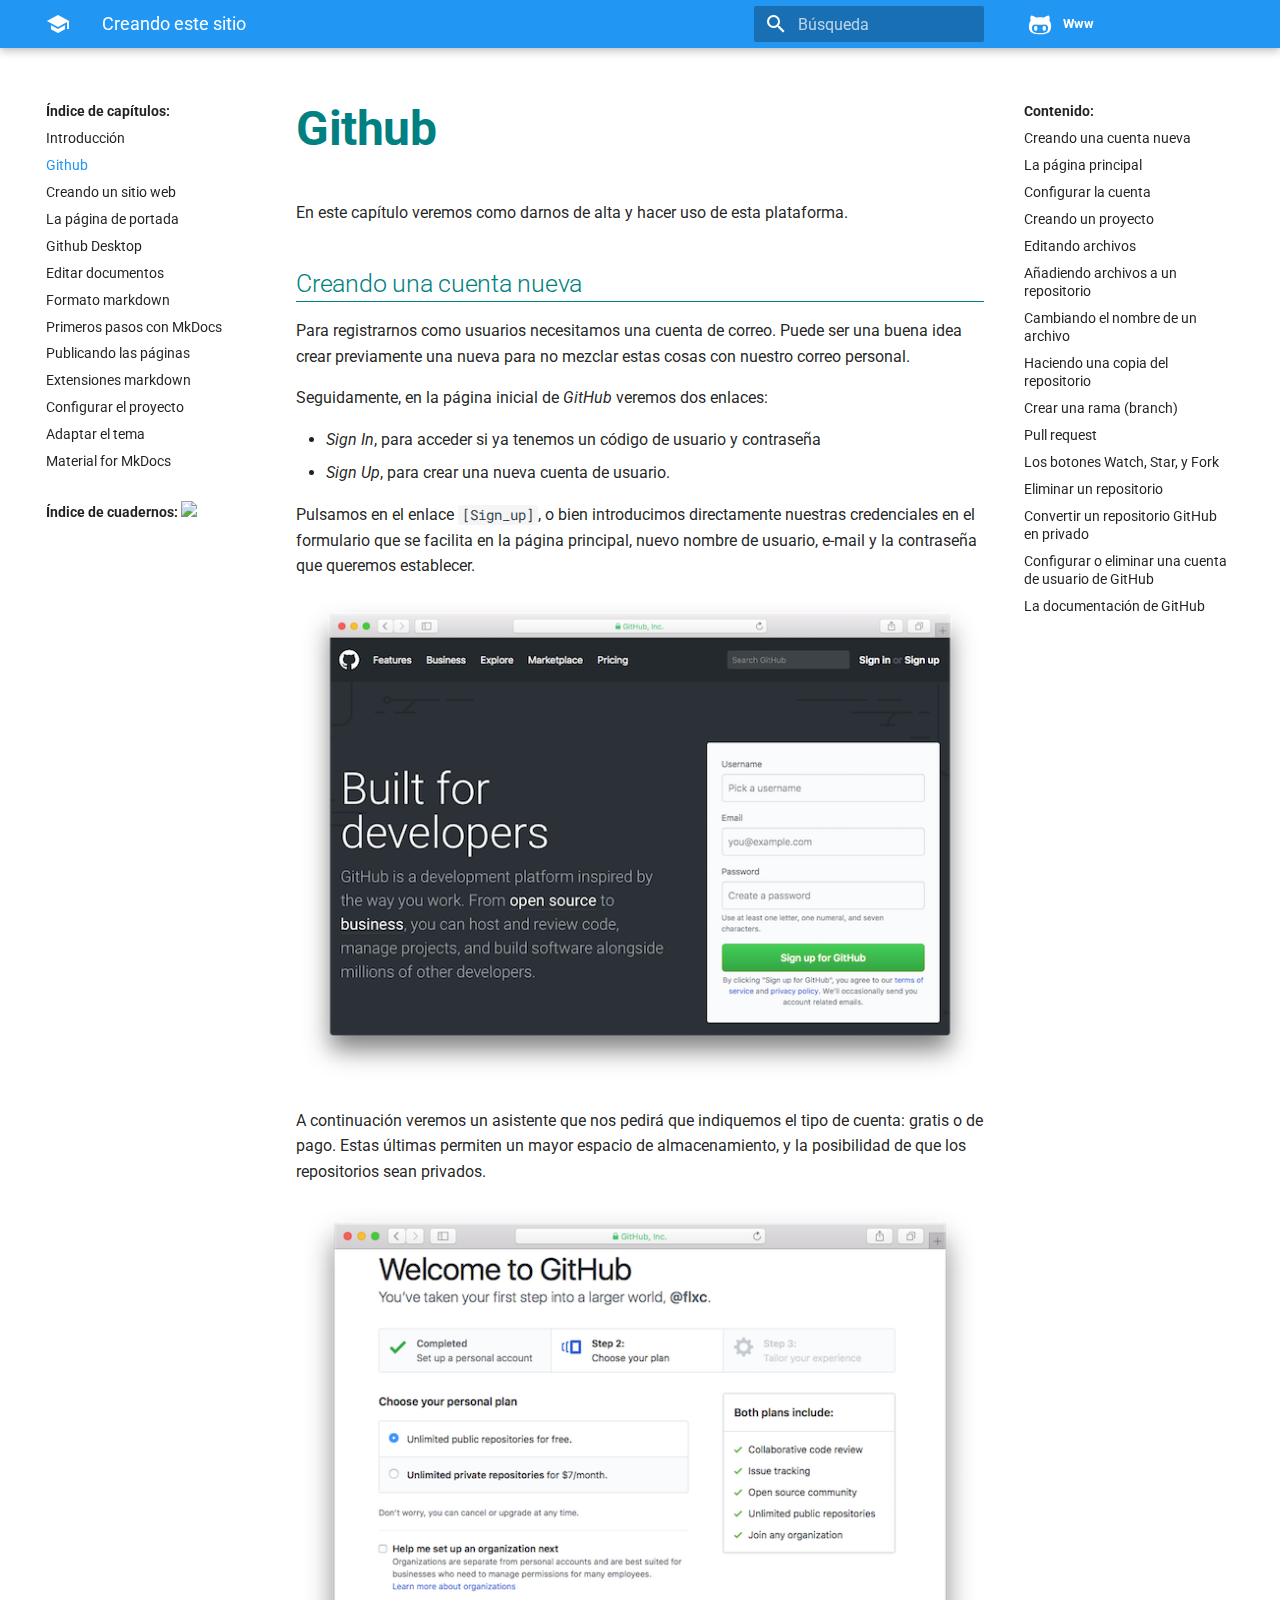
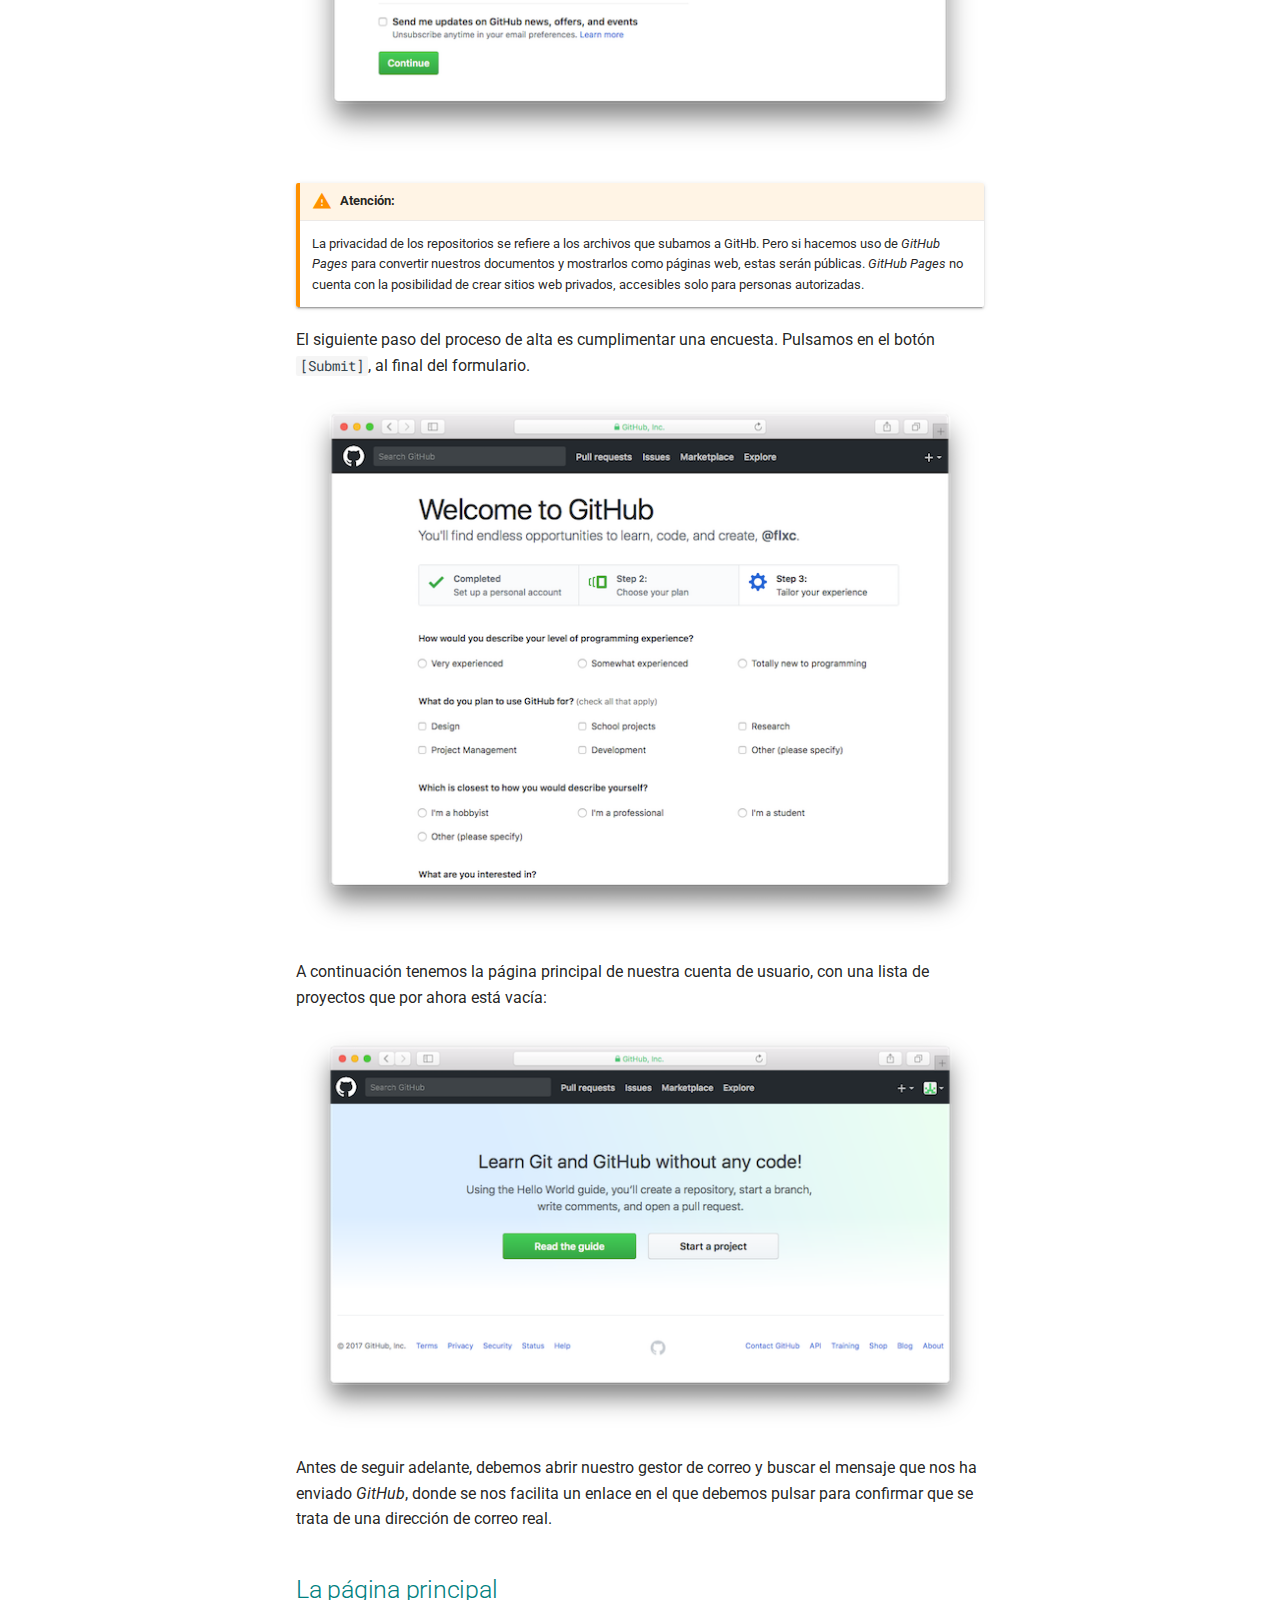
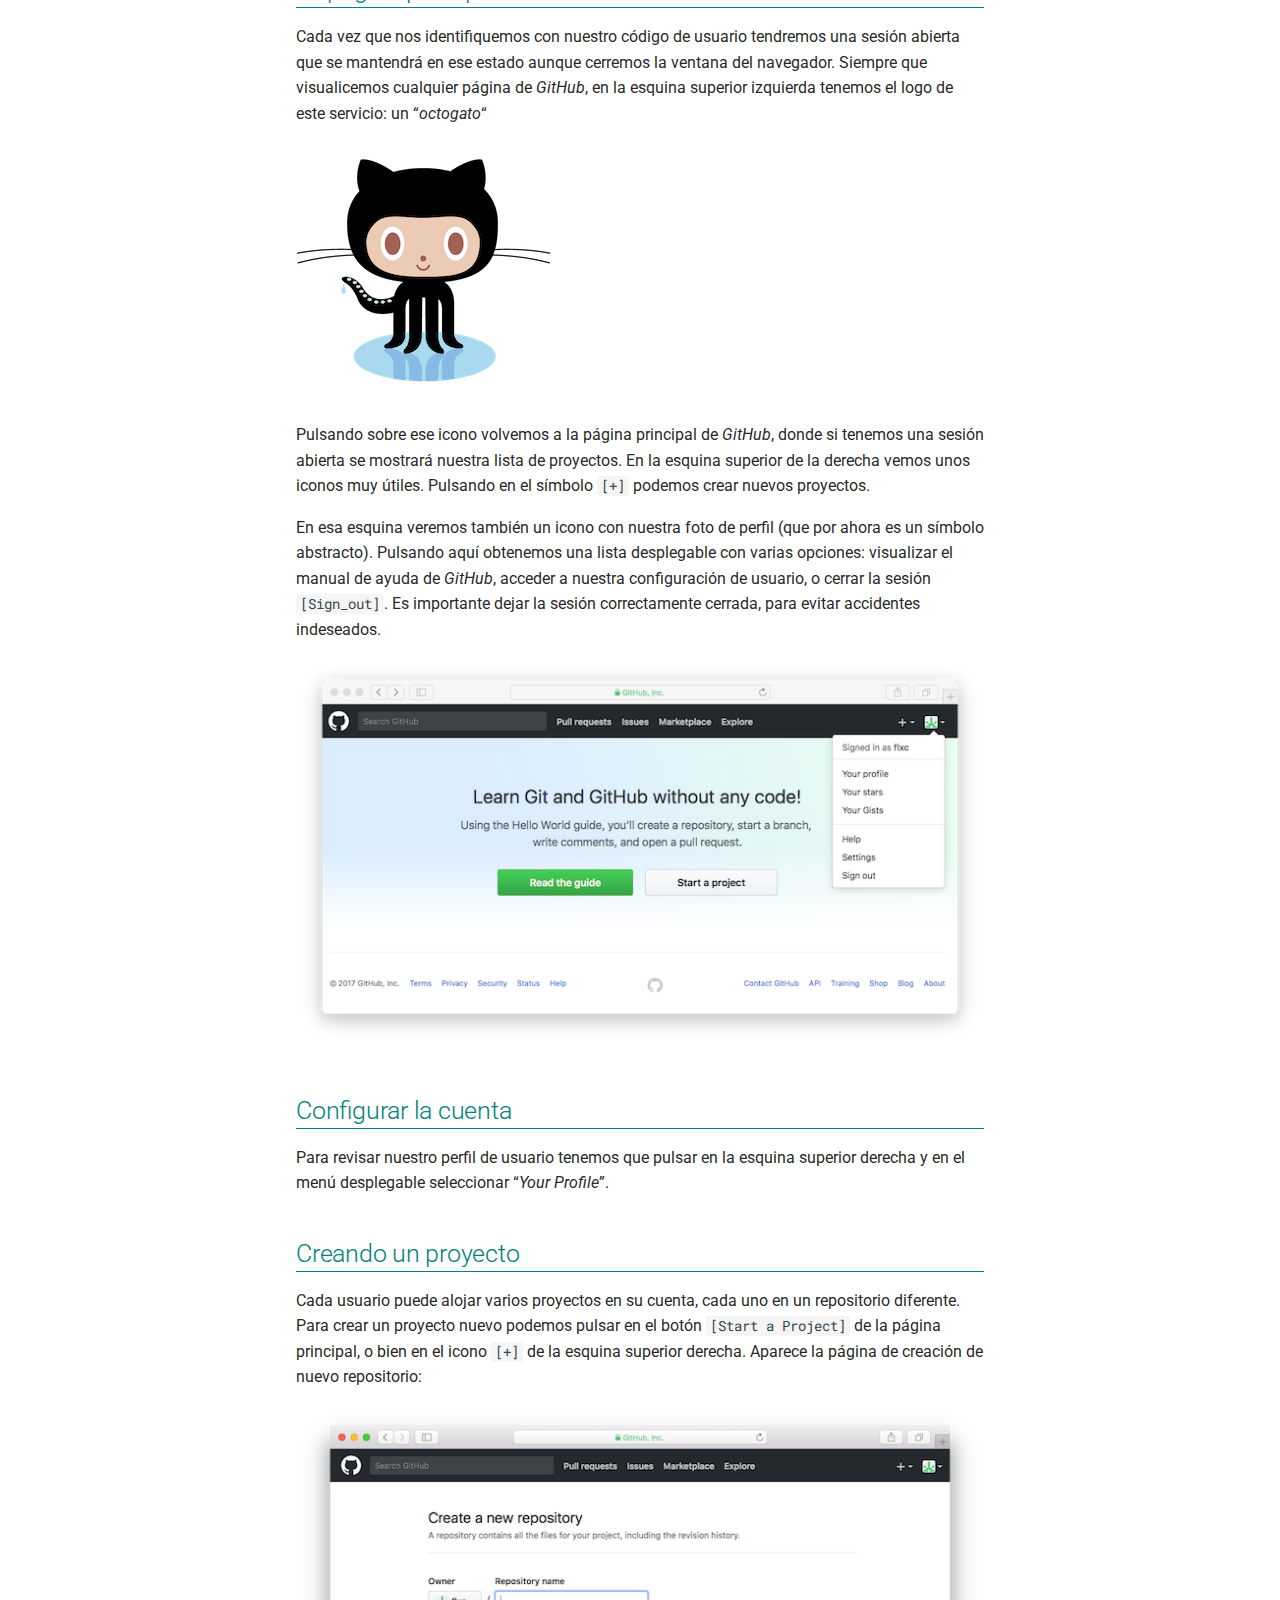
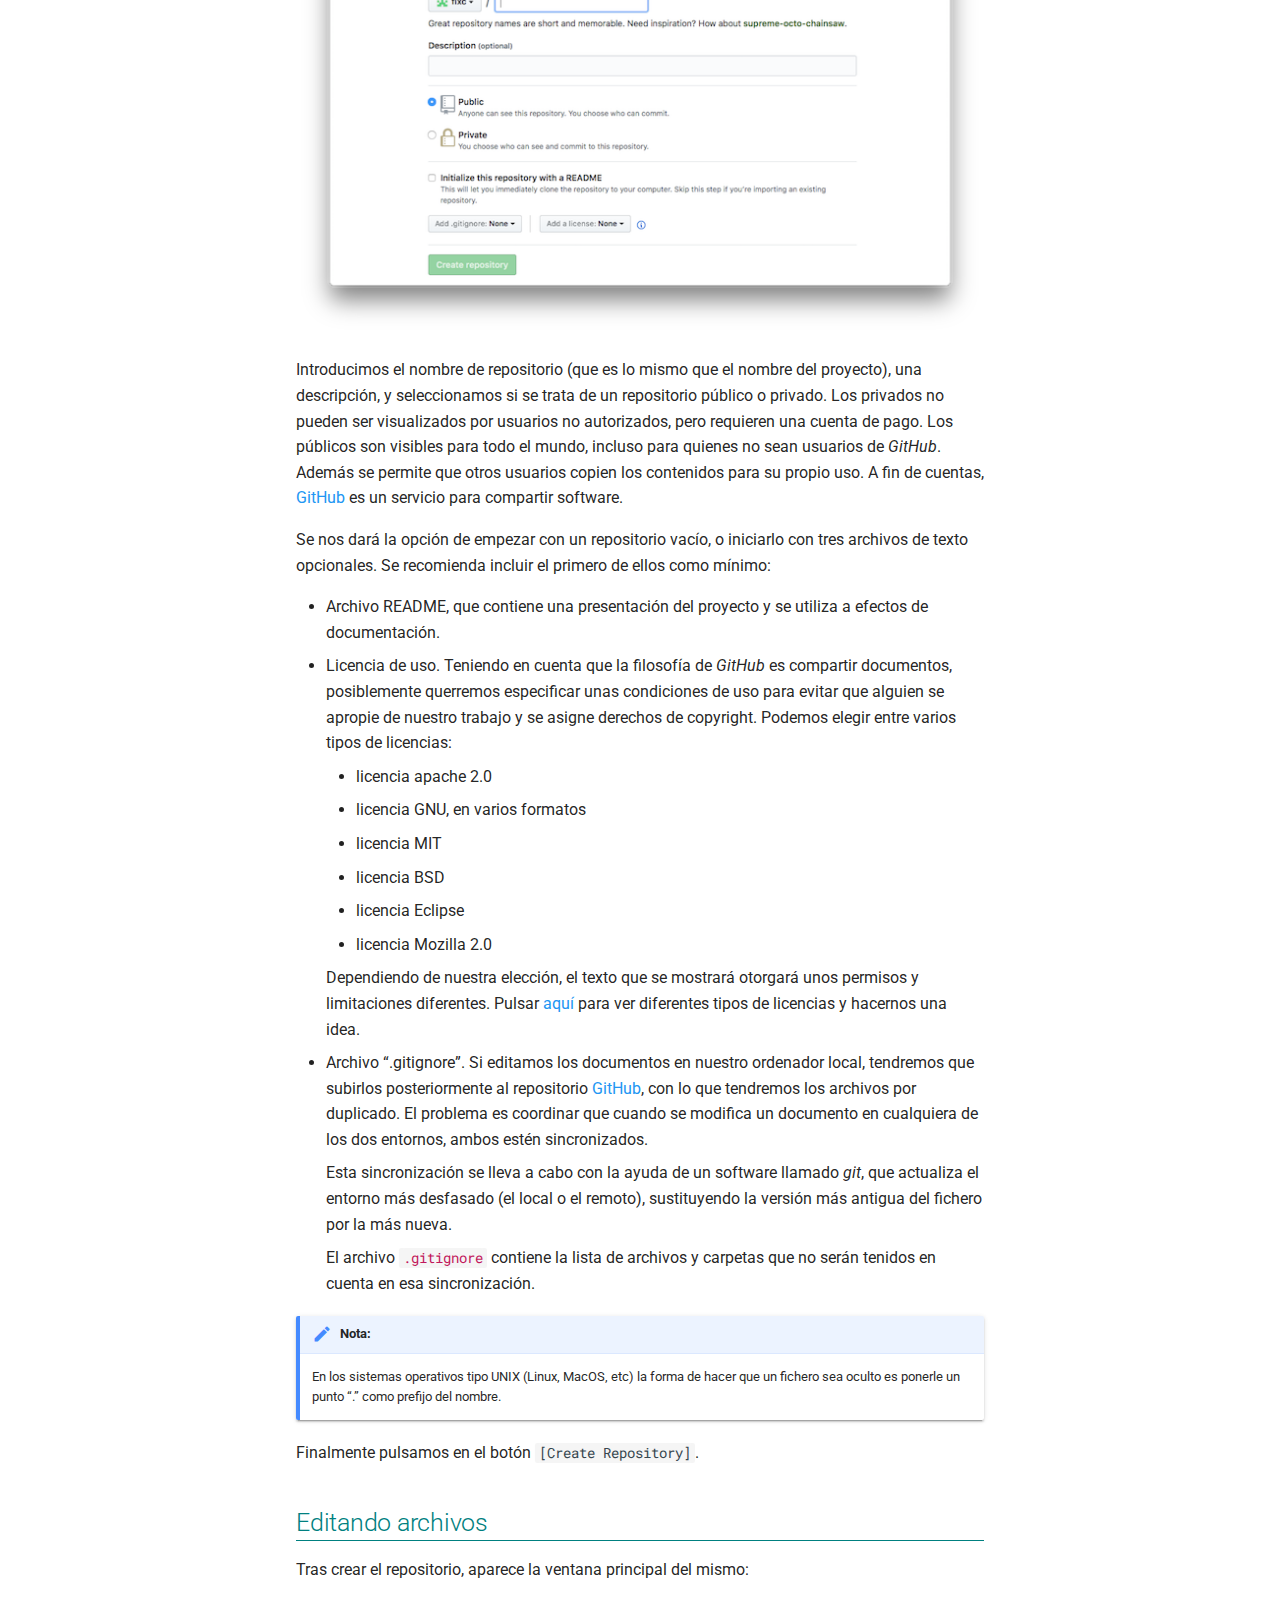
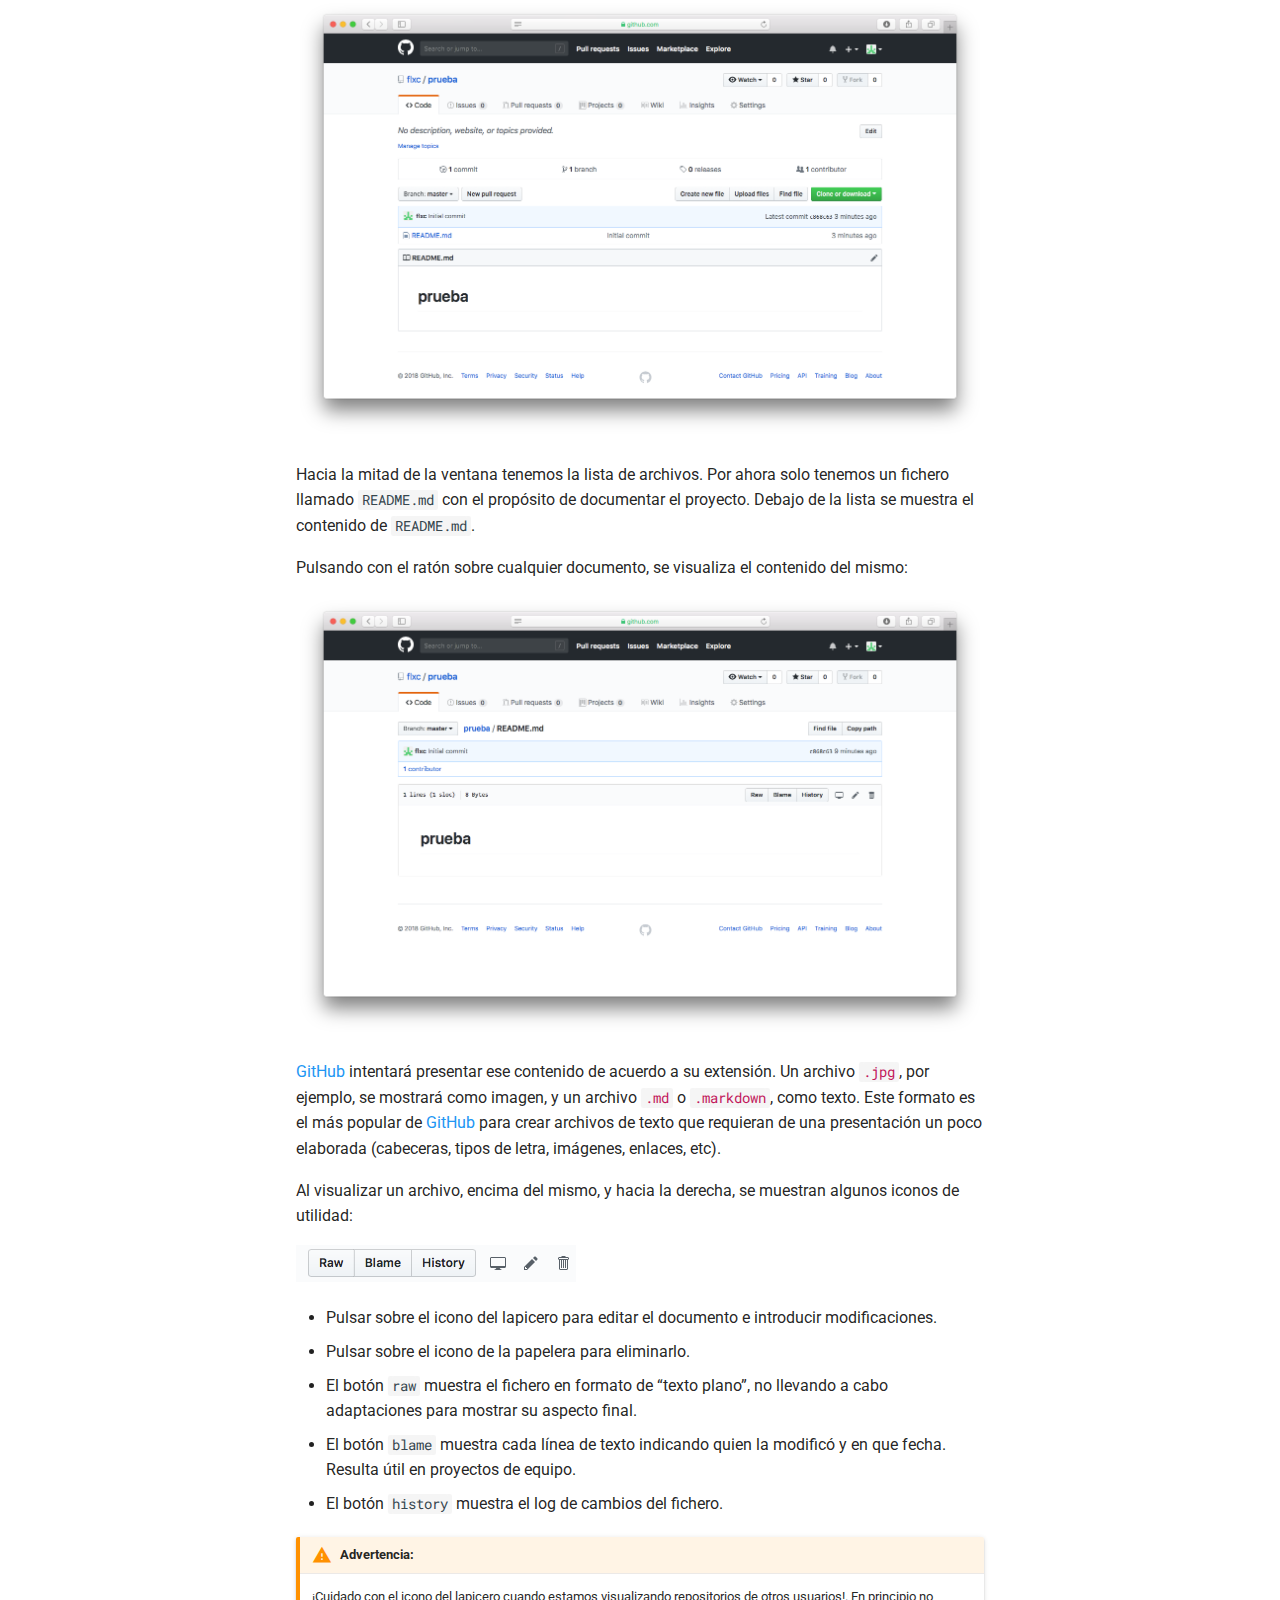
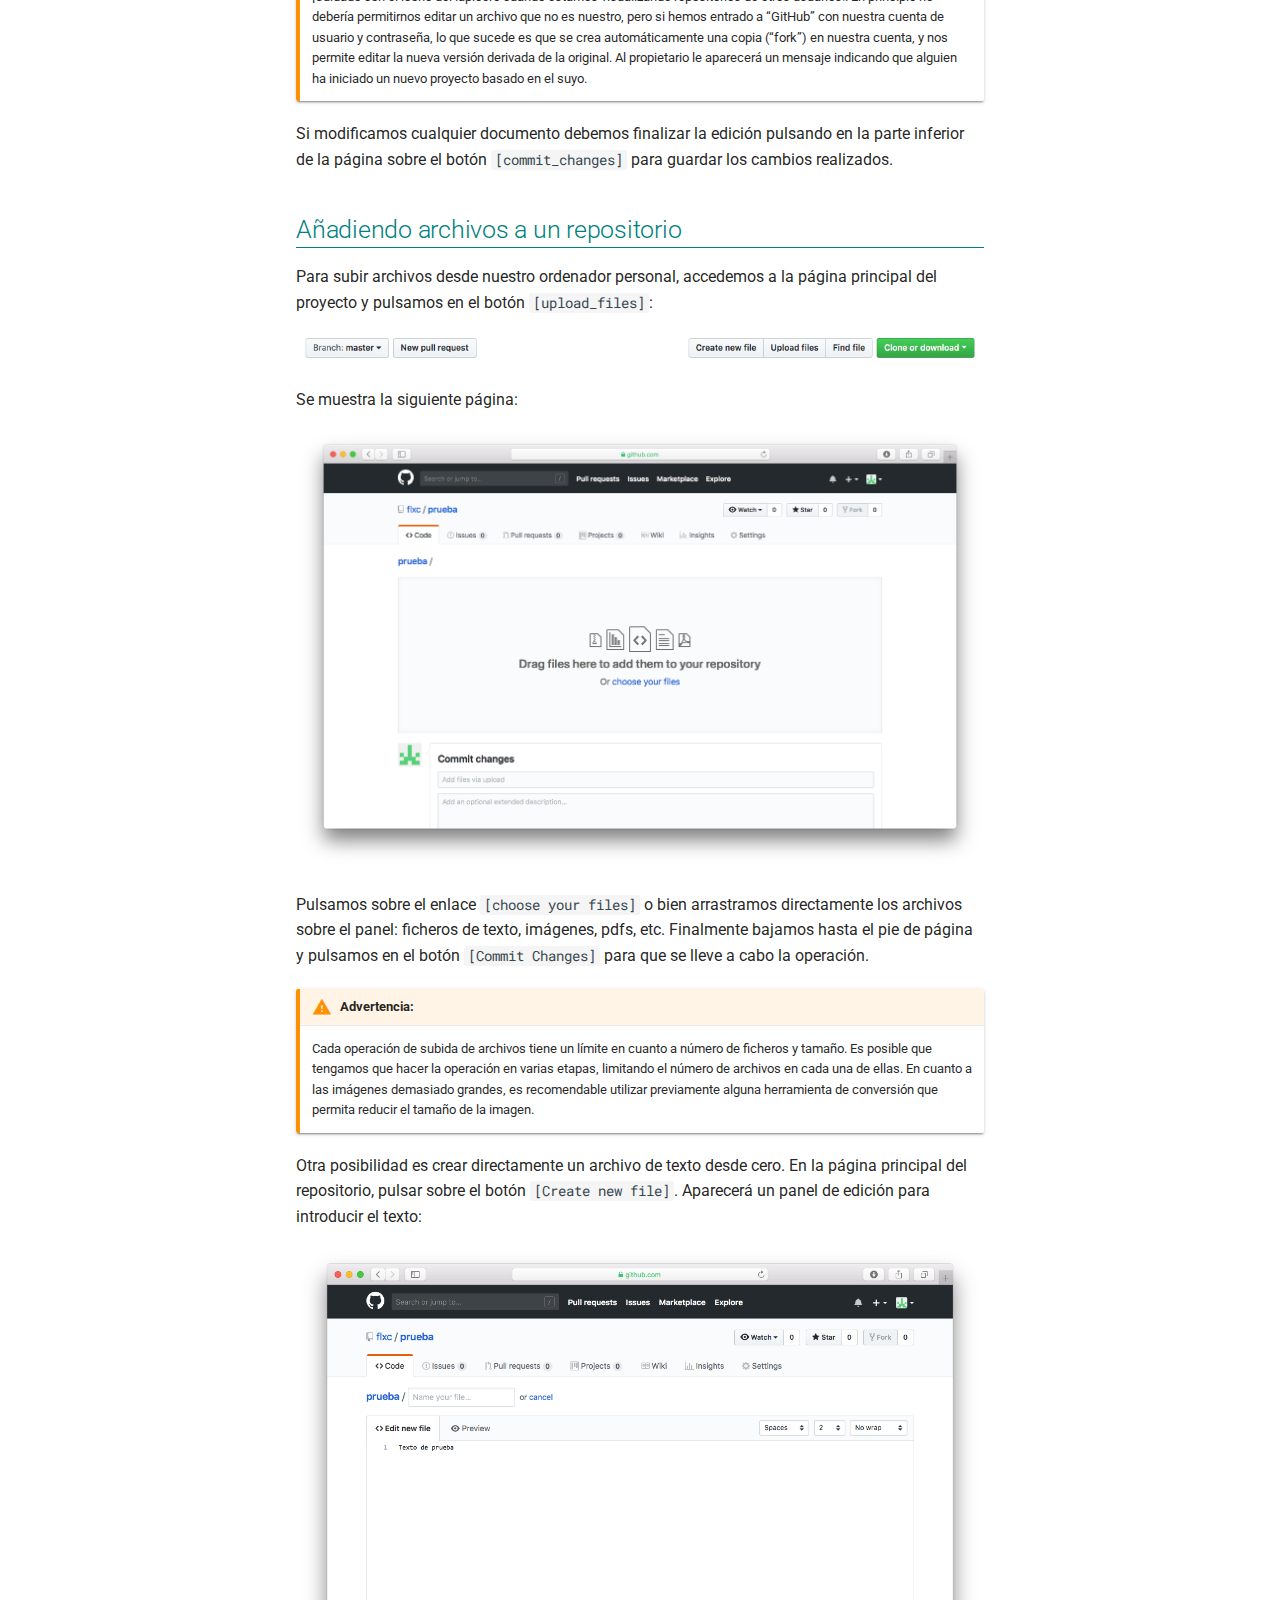
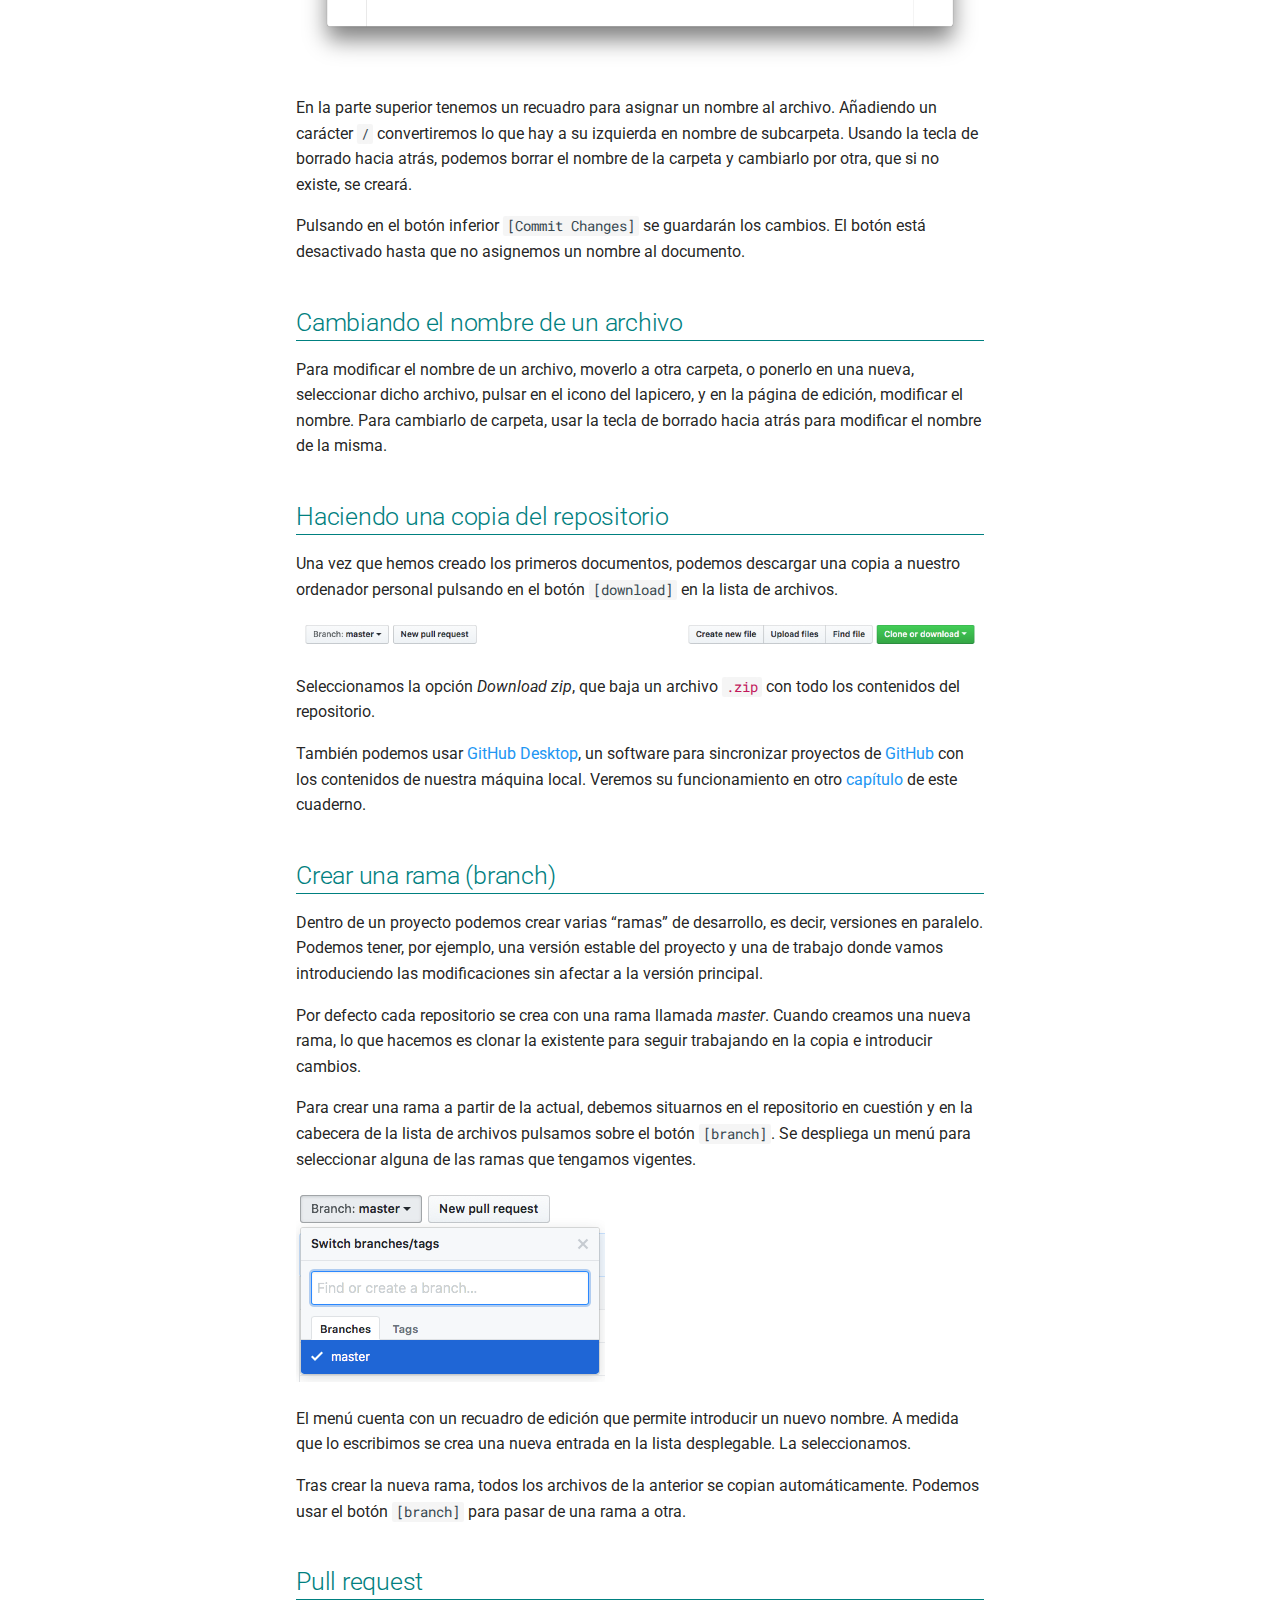
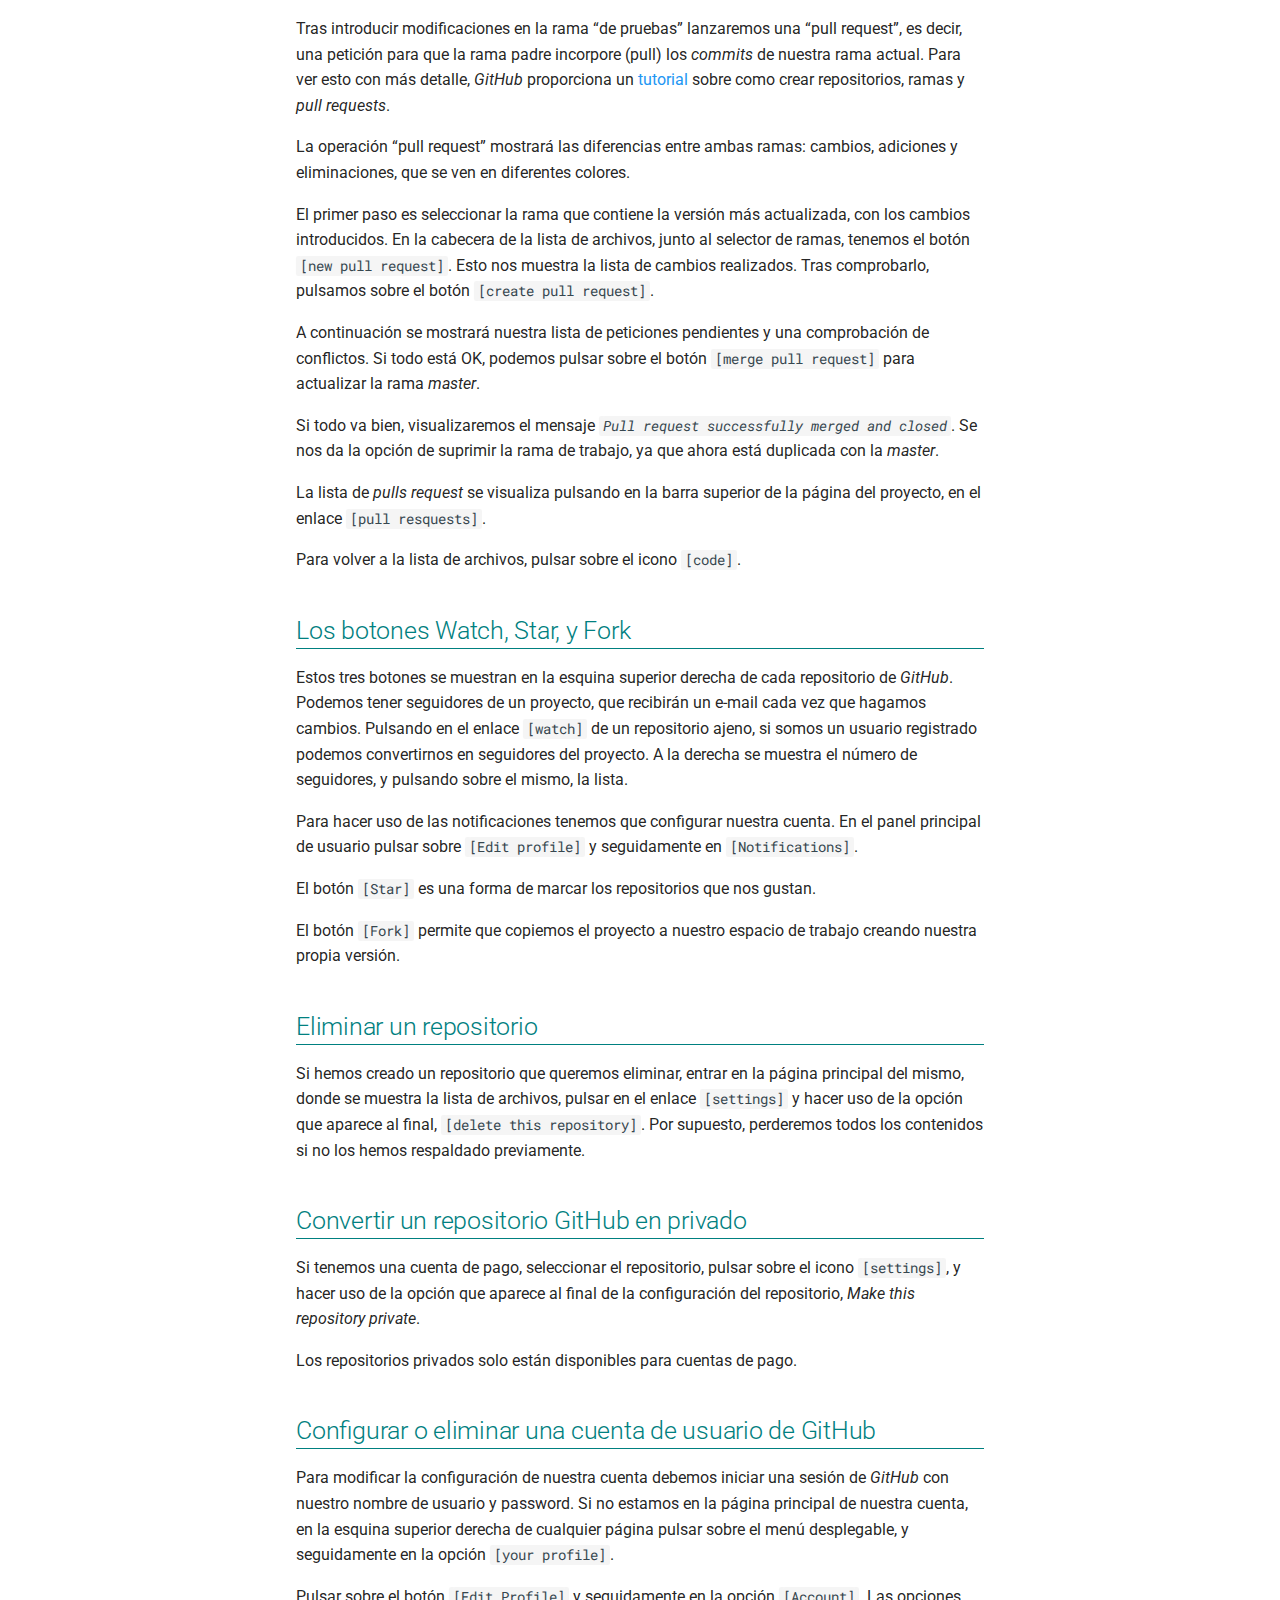
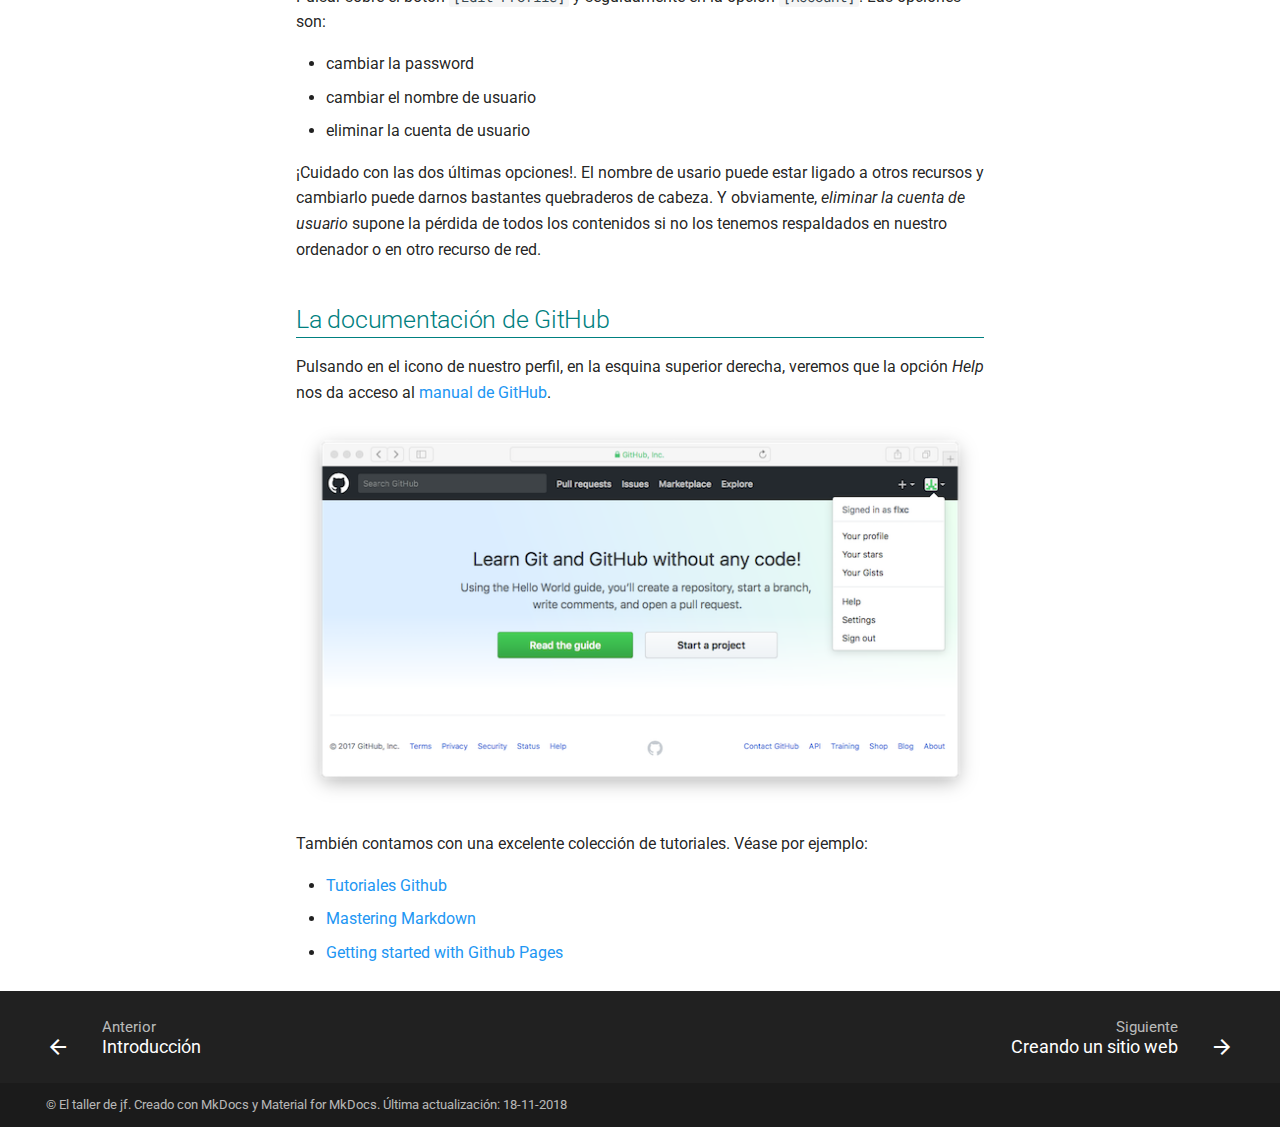
==== 001Github.html @ 05f7c54b "carga" ====
<!DOCTYPE html>
<html lang="es" class="no-js">
  <head>
    
      <meta charset="utf-8">
      <meta name="viewport" content="width=device-width,initial-scale=1">
      <meta http-equiv="x-ua-compatible" content="ie=edge">
      
        <meta name="description" content="Una descripción de todo lo necesario para crear estas páginas.">
      
      
      
      
        <meta name="lang:clipboard.copy" content="Copiar al portapapeles">
      
        <meta name="lang:clipboard.copied" content="Copiado al portapapeles">
      
        <meta name="lang:search.language" content="es">
      
        <meta name="lang:search.pipeline.stopwords" content="True">
      
        <meta name="lang:search.pipeline.trimmer" content="True">
      
        <meta name="lang:search.result.none" content="No se encontraron documentos">
      
        <meta name="lang:search.result.one" content="1 documento encontrado">
      
        <meta name="lang:search.result.other" content="# documentos encontrados">
      
        <meta name="lang:search.tokenizer" content="[\s\-]+">
      
      <link rel="shortcut icon" href="assets/images/favicon.png">
      <meta name="generator" content="mkdocs-1.0.4, mkdocs-material-3.0.4">
    
    
      
        <title>Github - Creando este sitio</title>
      
    
    
      <link rel="stylesheet" href="assets/stylesheets/application.451f80e5.css">
      
        <link rel="stylesheet" href="assets/stylesheets/application-palette.22915126.css">
      
      
        
        
        <meta name="theme-color" content="#2196f3">
      
    
    
      <script src="assets/javascripts/modernizr.1aa3b519.js"></script>
    
    
      
        <link href="https://fonts.gstatic.com" rel="preconnect" crossorigin>
        <link rel="stylesheet" href="https://fonts.googleapis.com/css?family=Roboto:300,400,400i,700|Roboto+Mono">
        <style>body,input{font-family:"Roboto","Helvetica Neue",Helvetica,Arial,sans-serif}code,kbd,pre{font-family:"Roboto Mono","Courier New",Courier,monospace}</style>
      
    
    <link rel="stylesheet" href="assets/fonts/material-icons.css">
    
      <link rel="stylesheet" href="css/estilos.css">
    
    
  </head>
  
    
    
    <body dir="ltr" data-md-color-primary="blue" data-md-color-accent="blue">
  
    <svg class="md-svg">
      <defs>
        
        
          <svg xmlns="http://www.w3.org/2000/svg" width="416" height="448"
    viewBox="0 0 416 448" id="__github">
  <path fill="currentColor" d="M160 304q0 10-3.125 20.5t-10.75 19-18.125
        8.5-18.125-8.5-10.75-19-3.125-20.5 3.125-20.5 10.75-19 18.125-8.5
        18.125 8.5 10.75 19 3.125 20.5zM320 304q0 10-3.125 20.5t-10.75
        19-18.125 8.5-18.125-8.5-10.75-19-3.125-20.5 3.125-20.5 10.75-19
        18.125-8.5 18.125 8.5 10.75 19 3.125 20.5zM360
        304q0-30-17.25-51t-46.75-21q-10.25 0-48.75 5.25-17.75 2.75-39.25
        2.75t-39.25-2.75q-38-5.25-48.75-5.25-29.5 0-46.75 21t-17.25 51q0 22 8
        38.375t20.25 25.75 30.5 15 35 7.375 37.25 1.75h42q20.5 0
        37.25-1.75t35-7.375 30.5-15 20.25-25.75 8-38.375zM416 260q0 51.75-15.25
        82.75-9.5 19.25-26.375 33.25t-35.25 21.5-42.5 11.875-42.875 5.5-41.75
        1.125q-19.5 0-35.5-0.75t-36.875-3.125-38.125-7.5-34.25-12.875-30.25-20.25-21.5-28.75q-15.5-30.75-15.5-82.75
        0-59.25 34-99-6.75-20.5-6.75-42.5 0-29 12.75-54.5 27 0 47.5 9.875t47.25
        30.875q36.75-8.75 77.25-8.75 37 0 70 8 26.25-20.5
        46.75-30.25t47.25-9.75q12.75 25.5 12.75 54.5 0 21.75-6.75 42 34 40 34
        99.5z" />
</svg>
        
      </defs>
    </svg>
    <input class="md-toggle" data-md-toggle="drawer" type="checkbox" id="__drawer" autocomplete="off">
    <input class="md-toggle" data-md-toggle="search" type="checkbox" id="__search" autocomplete="off">
    <label class="md-overlay" data-md-component="overlay" for="__drawer"></label>
    
      <a href="#github" tabindex="1" class="md-skip">
        Saltar a contenido
      </a>
    
    
      <header class="md-header" data-md-component="header">
  <nav class="md-header-nav md-grid">
    <div class="md-flex">
      <div class="md-flex__cell md-flex__cell--shrink">
        <a href="index.html" title="Creando este sitio" class="md-header-nav__button md-logo">
          
            <i class="md-icon"></i>
          
        </a>
      </div>
      <div class="md-flex__cell md-flex__cell--shrink">
        <label class="md-icon md-icon--menu md-header-nav__button" for="__drawer"></label>
      </div>
      <div class="md-flex__cell md-flex__cell--stretch">
        <div class="md-flex__ellipsis md-header-nav__title" data-md-component="title">
          
            
              <span class="md-header-nav__topic">
                Creando este sitio
              </span>
              <span class="md-header-nav__topic">
                Github
              </span>
            
          
        </div>
      </div>
      <div class="md-flex__cell md-flex__cell--shrink">
        
          
            <label class="md-icon md-icon--search md-header-nav__button" for="__search"></label>
            
<div class="md-search" data-md-component="search" role="dialog">
  <label class="md-search__overlay" for="__search"></label>
  <div class="md-search__inner" role="search">
    <form class="md-search__form" name="search">
      <input type="text" class="md-search__input" name="query" placeholder="Búsqueda" autocapitalize="off" autocorrect="off" autocomplete="off" spellcheck="false" data-md-component="query" data-md-state="active">
      <label class="md-icon md-search__icon" for="__search"></label>
      <button type="reset" class="md-icon md-search__icon" data-md-component="reset" tabindex="-1">
        &#xE5CD;
      </button>
    </form>
    <div class="md-search__output">
      <div class="md-search__scrollwrap" data-md-scrollfix>
        <div class="md-search-result" data-md-component="result">
          <div class="md-search-result__meta">
            Teclee para comenzar búsqueda
          </div>
          <ol class="md-search-result__list"></ol>
        </div>
      </div>
    </div>
  </div>
</div>
          
        
      </div>
      
        <div class="md-flex__cell md-flex__cell--shrink">
          <div class="md-header-nav__source">
            


  


  <a href="https://www.github.com/cuadernosdenotas/creandoestesitio" title="Repositorio en GitHub" class="md-source" data-md-source="github">
    
      <div class="md-source__icon">
        <svg viewBox="0 0 24 24" width="24" height="24">
          <use xlink:href="#__github" width="24" height="24"></use>
        </svg>
      </div>
    
    <div class="md-source__repository">
      Www
    </div>
  </a>

          </div>
        </div>
      
    </div>
  </nav>
</header>
    
    <div class="md-container">
      
        
      
      
      <main class="md-main">
        <div class="md-main__inner md-grid" data-md-component="container">
          
            
              <div class="md-sidebar md-sidebar--primary" data-md-component="navigation">
                <div class="md-sidebar__scrollwrap">
                  <div class="md-sidebar__inner">
                    <nav class="md-nav md-nav--primary" data-md-level="0">
  <label class="md-nav__title md-nav__title--site" for="__drawer">
    <a href="index.html" title="Creando este sitio" class="md-nav__button md-logo">
      
        <i class="md-icon"></i>
      
    </a>
    Índice de capítulos:
  </label>
  
    <div class="md-nav__source">
      


  


  <a href="https://www.github.com/cuadernosdenotas/creandoestesitio" title="Repositorio en GitHub" class="md-source" data-md-source="github">
    
      <div class="md-source__icon">
        <svg viewBox="0 0 24 24" width="24" height="24">
          <use xlink:href="#__github" width="24" height="24"></use>
        </svg>
      </div>
    
    <div class="md-source__repository">
      Www
    </div>
  </a>

    </div>
  
  <ul class="md-nav__list" data-md-scrollfix>
    
      
      
      


  <li class="md-nav__item">
    <a href="index.html" title="Introducción" class="md-nav__link">
      Introducción
    </a>
  </li>

    
      
      
      

  


  <li class="md-nav__item md-nav__item--active">
    
    <input class="md-toggle md-nav__toggle" data-md-toggle="toc" type="checkbox" id="__toc">
    
      
    
    
      <label class="md-nav__link md-nav__link--active" for="__toc">
        Github
      </label>
    
    <a href="001Github.html" title="Github" class="md-nav__link md-nav__link--active">
      Github
    </a>
    
      
<nav class="md-nav md-nav--secondary">
  
  
    
  
  
    <label class="md-nav__title" for="__toc">Contenido:</label>
    <ul class="md-nav__list" data-md-scrollfix>
      
        <li class="md-nav__item">
  <a href="#creando-una-cuenta-nueva" title="Creando una cuenta nueva" class="md-nav__link">
    Creando una cuenta nueva
  </a>
  
</li>
      
        <li class="md-nav__item">
  <a href="#la-pagina-principal" title="La página principal" class="md-nav__link">
    La página principal
  </a>
  
</li>
      
        <li class="md-nav__item">
  <a href="#configurar-la-cuenta" title="Configurar la cuenta" class="md-nav__link">
    Configurar la cuenta
  </a>
  
</li>
      
        <li class="md-nav__item">
  <a href="#creando-un-proyecto" title="Creando un proyecto" class="md-nav__link">
    Creando un proyecto
  </a>
  
</li>
      
        <li class="md-nav__item">
  <a href="#editando-archivos" title="Editando archivos" class="md-nav__link">
    Editando archivos
  </a>
  
</li>
      
        <li class="md-nav__item">
  <a href="#anadiendo-archivos-a-un-repositorio" title="Añadiendo archivos a un repositorio" class="md-nav__link">
    Añadiendo archivos a un repositorio
  </a>
  
</li>
      
        <li class="md-nav__item">
  <a href="#cambiando-el-nombre-de-un-archivo" title="Cambiando el nombre de un archivo" class="md-nav__link">
    Cambiando el nombre de un archivo
  </a>
  
</li>
      
        <li class="md-nav__item">
  <a href="#haciendo-una-copia-del-repositorio" title="Haciendo una copia del repositorio" class="md-nav__link">
    Haciendo una copia del repositorio
  </a>
  
</li>
      
        <li class="md-nav__item">
  <a href="#crear-una-rama-branch" title="Crear una rama (branch)" class="md-nav__link">
    Crear una rama (branch)
  </a>
  
</li>
      
        <li class="md-nav__item">
  <a href="#pull-request" title="Pull request" class="md-nav__link">
    Pull request
  </a>
  
</li>
      
        <li class="md-nav__item">
  <a href="#los-botones-watch-star-y-fork" title="Los botones Watch, Star, y Fork" class="md-nav__link">
    Los botones Watch, Star, y Fork
  </a>
  
</li>
      
        <li class="md-nav__item">
  <a href="#eliminar-un-repositorio" title="Eliminar un repositorio" class="md-nav__link">
    Eliminar un repositorio
  </a>
  
</li>
      
        <li class="md-nav__item">
  <a href="#convertir-un-repositorio-github-en-privado" title="Convertir un repositorio GitHub en privado" class="md-nav__link">
    Convertir un repositorio GitHub en privado
  </a>
  
</li>
      
        <li class="md-nav__item">
  <a href="#configurar-o-eliminar-una-cuenta-de-usuario-de-github" title="Configurar o eliminar una cuenta de usuario de GitHub" class="md-nav__link">
    Configurar o eliminar una cuenta de usuario de GitHub
  </a>
  
</li>
      
        <li class="md-nav__item">
  <a href="#la-documentacion-de-github" title="La documentación de GitHub" class="md-nav__link">
    La documentación de GitHub
  </a>
  
</li>
      
      
      
      
      
    </ul>
  
</nav>
    
  </li>

    
      
      
      


  <li class="md-nav__item">
    <a href="002CrearPaginaWeb.html" title="Creando un sitio web" class="md-nav__link">
      Creando un sitio web
    </a>
  </li>

    
      
      
      


  <li class="md-nav__item">
    <a href="003Portada.html" title="La página de portada" class="md-nav__link">
      La página de portada
    </a>
  </li>

    
      
      
      


  <li class="md-nav__item">
    <a href="004Desktop.html" title="Github Desktop" class="md-nav__link">
      Github Desktop
    </a>
  </li>

    
      
      
      


  <li class="md-nav__item">
    <a href="005Edicion.html" title="Editar documentos" class="md-nav__link">
      Editar documentos
    </a>
  </li>

    
      
      
      


  <li class="md-nav__item">
    <a href="006Markdown.html" title="Formato markdown" class="md-nav__link">
      Formato markdown
    </a>
  </li>

    
      
      
      


  <li class="md-nav__item">
    <a href="007MkDocs.html" title="Primeros pasos con MkDocs" class="md-nav__link">
      Primeros pasos con MkDocs
    </a>
  </li>

    
      
      
      


  <li class="md-nav__item">
    <a href="008Distribuir.html" title="Publicando las páginas" class="md-nav__link">
      Publicando las páginas
    </a>
  </li>

    
      
      
      


  <li class="md-nav__item">
    <a href="009Extensiones.html" title="Extensiones markdown" class="md-nav__link">
      Extensiones markdown
    </a>
  </li>

    
      
      
      


  <li class="md-nav__item">
    <a href="010Configuracion.html" title="Configurar el proyecto" class="md-nav__link">
      Configurar el proyecto
    </a>
  </li>

    
      
      
      


  <li class="md-nav__item">
    <a href="011Temas.html" title="Adaptar el tema" class="md-nav__link">
      Adaptar el tema
    </a>
  </li>

    
      
      
      


  <li class="md-nav__item">
    <a href="012Material.html" title="Material for MkDocs" class="md-nav__link">
      Material for MkDocs
    </a>
  </li>

    
    
  </ul>

  <label class="md-nav__title md-nav__title--site" for="__drawer">
     <br>Índice de cuadernos:
     <a href="https://cuadernosdenotas.github.io"> <img src=".img/cuadernos.png"></a>
  </label>


</nav>
                  </div>
                </div>
              </div>
            
            
              <div class="md-sidebar md-sidebar--secondary" data-md-component="toc">
                <div class="md-sidebar__scrollwrap">
                  <div class="md-sidebar__inner">
                    
<nav class="md-nav md-nav--secondary">
  
  
    
  
  
    <label class="md-nav__title" for="__toc">Contenido:</label>
    <ul class="md-nav__list" data-md-scrollfix>
      
        <li class="md-nav__item">
  <a href="#creando-una-cuenta-nueva" title="Creando una cuenta nueva" class="md-nav__link">
    Creando una cuenta nueva
  </a>
  
</li>
      
        <li class="md-nav__item">
  <a href="#la-pagina-principal" title="La página principal" class="md-nav__link">
    La página principal
  </a>
  
</li>
      
        <li class="md-nav__item">
  <a href="#configurar-la-cuenta" title="Configurar la cuenta" class="md-nav__link">
    Configurar la cuenta
  </a>
  
</li>
      
        <li class="md-nav__item">
  <a href="#creando-un-proyecto" title="Creando un proyecto" class="md-nav__link">
    Creando un proyecto
  </a>
  
</li>
      
        <li class="md-nav__item">
  <a href="#editando-archivos" title="Editando archivos" class="md-nav__link">
    Editando archivos
  </a>
  
</li>
      
        <li class="md-nav__item">
  <a href="#anadiendo-archivos-a-un-repositorio" title="Añadiendo archivos a un repositorio" class="md-nav__link">
    Añadiendo archivos a un repositorio
  </a>
  
</li>
      
        <li class="md-nav__item">
  <a href="#cambiando-el-nombre-de-un-archivo" title="Cambiando el nombre de un archivo" class="md-nav__link">
    Cambiando el nombre de un archivo
  </a>
  
</li>
      
        <li class="md-nav__item">
  <a href="#haciendo-una-copia-del-repositorio" title="Haciendo una copia del repositorio" class="md-nav__link">
    Haciendo una copia del repositorio
  </a>
  
</li>
      
        <li class="md-nav__item">
  <a href="#crear-una-rama-branch" title="Crear una rama (branch)" class="md-nav__link">
    Crear una rama (branch)
  </a>
  
</li>
      
        <li class="md-nav__item">
  <a href="#pull-request" title="Pull request" class="md-nav__link">
    Pull request
  </a>
  
</li>
      
        <li class="md-nav__item">
  <a href="#los-botones-watch-star-y-fork" title="Los botones Watch, Star, y Fork" class="md-nav__link">
    Los botones Watch, Star, y Fork
  </a>
  
</li>
      
        <li class="md-nav__item">
  <a href="#eliminar-un-repositorio" title="Eliminar un repositorio" class="md-nav__link">
    Eliminar un repositorio
  </a>
  
</li>
      
        <li class="md-nav__item">
  <a href="#convertir-un-repositorio-github-en-privado" title="Convertir un repositorio GitHub en privado" class="md-nav__link">
    Convertir un repositorio GitHub en privado
  </a>
  
</li>
      
        <li class="md-nav__item">
  <a href="#configurar-o-eliminar-una-cuenta-de-usuario-de-github" title="Configurar o eliminar una cuenta de usuario de GitHub" class="md-nav__link">
    Configurar o eliminar una cuenta de usuario de GitHub
  </a>
  
</li>
      
        <li class="md-nav__item">
  <a href="#la-documentacion-de-github" title="La documentación de GitHub" class="md-nav__link">
    La documentación de GitHub
  </a>
  
</li>
      
      
      
      
      
    </ul>
  
</nav>
                  </div>
                </div>
              </div>
            
          
          <div class="md-content">
            <article class="md-content__inner md-typeset">
              
                
                
                <h1 id="github">Github</h1>
<p>En este capítulo veremos como darnos de alta y hacer uso de esta plataforma.</p>
<h2 id="creando-una-cuenta-nueva">Creando una cuenta nueva</h2>
<p>Para registrarnos como usuarios necesitamos una cuenta de correo. Puede ser una buena idea crear previamente una nueva para no mezclar estas cosas con nuestro correo personal.</p>
<p>Seguidamente, en la página inicial de <em>GitHub</em> veremos dos enlaces:</p>
<ul>
<li><em>Sign In</em>, para acceder si ya tenemos un código de usuario y contraseña</li>
<li><em>Sign Up</em>, para crear una nueva cuenta de usuario.</li>
</ul>
<p>Pulsamos en el enlace <code class="codehilite">[Sign_up]</code>, o bien introducimos directamente nuestras credenciales en el formulario que se facilita en la página principal, nuevo nombre de usuario, e-mail y la contraseña que queremos establecer.</p>
<p><img alt="" src="img/GitHub001.png" /></p>
<p>A continuación veremos un asistente que nos pedirá que indiquemos el tipo de cuenta: gratis o de pago. Estas últimas permiten un mayor espacio de almacenamiento, y la posibilidad de que los repositorios sean privados.</p>
<p><img alt="" src="img/GitHub002.png" /></p>
<div class="admonition warning">
<p class="admonition-title">Atención:</p>
<p>La privacidad de los repositorios se refiere a los archivos que subamos a GitHb. Pero si hacemos uso de <em>GitHub Pages</em> para convertir nuestros documentos y mostrarlos como páginas web, estas serán públicas. <em>GitHub Pages</em> no cuenta con la posibilidad de crear sitios web privados, accesibles solo para personas autorizadas.</p>
</div>
<p>El siguiente paso del proceso de alta es cumplimentar una encuesta. Pulsamos en el botón <code class="codehilite">[Submit]</code>, al final del formulario.</p>
<p><img alt="" src="img/GitHub003.png" /></p>
<p>A continuación tenemos la página principal de nuestra cuenta de usuario, con una lista de proyectos que por ahora está vacía:</p>
<p><img alt="" src="img/GitHub004.png" /></p>
<p>Antes de seguir adelante, debemos abrir nuestro gestor de correo y buscar el mensaje que nos ha enviado <em>GitHub</em>, donde se nos facilita un enlace en el que debemos pulsar para confirmar que se trata de una dirección de correo real.</p>
<h2 id="la-pagina-principal">La página principal</h2>
<p>Cada vez que nos identifiquemos con nuestro código de usuario tendremos una sesión abierta que se mantendrá en ese estado aunque cerremos la ventana del navegador. Siempre que visualicemos cualquier página de <em>GitHub</em>, en la esquina superior izquierda tenemos el logo de este servicio: un &ldquo;<em>octogato</em>&ldquo;</p>
<p><img alt="" src="img/octocat.png" /></p>
<p>Pulsando sobre ese icono volvemos a la página principal de <em>GitHub</em>, donde si tenemos una sesión abierta se mostrará nuestra lista de proyectos. En la esquina superior de la derecha vemos unos iconos muy útiles. Pulsando en el símbolo <code class="codehilite">[+]</code> podemos crear nuevos proyectos.</p>
<p>En esa esquina veremos también un icono con nuestra foto de perfil (que por ahora es un símbolo abstracto). Pulsando aquí obtenemos una lista desplegable con varias opciones: visualizar el manual de ayuda de <em>GitHub</em>, acceder a nuestra configuración de usuario, o cerrar la sesión <code class="codehilite">[Sign_out]</code>. Es importante dejar la sesión correctamente cerrada, para evitar accidentes indeseados.</p>
<p><img alt="" src="img/GitHub005.png" /></p>
<h2 id="configurar-la-cuenta">Configurar la cuenta</h2>
<p>Para revisar nuestro perfil de usuario tenemos que pulsar en la esquina superior derecha y en el menú desplegable seleccionar &ldquo;<em>Your Profile</em>&rdquo;.</p>
<h2 id="creando-un-proyecto">Creando un proyecto</h2>
<p>Cada usuario puede alojar varios proyectos en su cuenta, cada uno en un repositorio diferente. Para crear un proyecto nuevo podemos pulsar en el botón <code class="codehilite">[Start a Project]</code> de la página principal, o bien en el icono <code class="codehilite">[+]</code> de la esquina superior derecha. Aparece la página de creación de nuevo repositorio:</p>
<p><img alt="" src="img/GitHub006.png" /></p>
<p>Introducimos el nombre de repositorio (que es lo mismo que el nombre del proyecto), una descripción, y seleccionamos si se trata de un repositorio público o privado. Los privados no pueden ser visualizados por usuarios no autorizados, pero requieren una cuenta de pago. Los públicos son visibles para todo el mundo, incluso para quienes no sean usuarios de <em>GitHub</em>. Además se permite que otros usuarios copien los contenidos para su propio uso. A fin de cuentas, <a href="https://github.com/">GitHub</a> es un servicio para compartir software.</p>
<p>Se nos dará la opción de empezar con un repositorio vacío, o iniciarlo con tres archivos de texto opcionales. Se recomienda incluir el primero de ellos como mínimo:</p>
<ul>
<li>
<p>Archivo README, que contiene una presentación del proyecto y se utiliza a efectos de documentación.</p>
</li>
<li>
<p>Licencia de uso. Teniendo en cuenta que la filosofía de <em>GitHub</em> es compartir documentos, posiblemente querremos especificar unas condiciones de uso para evitar que alguien se apropie de nuestro trabajo y se asigne derechos de copyright. Podemos elegir entre varios tipos de licencias:</p>
<ul>
<li>licencia apache 2.0</li>
<li>licencia GNU, en varios formatos</li>
<li>licencia MIT</li>
<li>licencia BSD</li>
<li>licencia Eclipse</li>
<li>licencia Mozilla 2.0</li>
</ul>
<p>Dependiendo de nuestra elección, el texto que se mostrará otorgará unos permisos y limitaciones diferentes. Pulsar <a href="https://choosealicense.com/licenses/">aquí</a> para ver diferentes tipos de licencias y hacernos una idea.</p>
</li>
<li>
<p>Archivo &ldquo;.gitignore&rdquo;. Si editamos los documentos en nuestro ordenador local, tendremos que subirlos posteriormente al repositorio <a href="https://github.com/">GitHub</a>, con lo que tendremos los archivos por duplicado. El problema es coordinar que cuando se modifica un documento en cualquiera de los dos entornos, ambos estén sincronizados.</p>
<p>Esta sincronización se lleva a cabo con la ayuda de un software llamado <em>git</em>, que actualiza el entorno más desfasado (el local o el remoto), sustituyendo la versión más antigua del fichero por la más nueva.</p>
<p>El archivo <code class="codehilite"><span class="na">.gitignore</span></code> contiene la lista de archivos y carpetas que no serán tenidos en cuenta en esa sincronización.</p>
</li>
</ul>
<div class="admonition note">
<p class="admonition-title">Nota:</p>
<p>En los sistemas operativos tipo UNIX (Linux, MacOS, etc) la forma de hacer que un fichero sea oculto es ponerle un punto &ldquo;.&rdquo; como prefijo del nombre.</p>
</div>
<p>Finalmente pulsamos en el botón <code class="codehilite"><span class="p">[</span><span class="n">Create</span> <span class="n">Repository</span><span class="p">]</span></code>.</p>
<h2 id="editando-archivos">Editando archivos</h2>
<p>Tras crear el repositorio, aparece la ventana principal del mismo:</p>
<p><img alt="" src="img/GitHub007.png" /></p>
<p>Hacia la mitad de la ventana tenemos la lista de archivos. Por ahora solo tenemos un fichero llamado <code class="codehilite">README.md</code> con el propósito de documentar el proyecto. Debajo de la lista se muestra el contenido de <code class="codehilite">README.md</code>.</p>
<p>Pulsando con el ratón sobre cualquier documento, se visualiza el contenido del mismo:</p>
<p><img alt="" src="img/GitHub008.png" /></p>
<p><a href="https://github.com/">GitHub</a> intentará presentar ese contenido de acuerdo a su extensión. Un archivo <code class="codehilite"><span class="na">.jpg</span></code>, por ejemplo, se mostrará como imagen, y un archivo <code class="codehilite"><span class="na">.md</span></code> o <code class="codehilite"><span class="na">.markdown</span></code>, como texto. Este formato es el más popular de <a href="https://github.com/">GitHub</a> para crear archivos de texto que requieran de una presentación un poco elaborada (cabeceras, tipos de letra, imágenes, enlaces, etc).</p>
<p>Al visualizar un archivo, encima del mismo, y hacia la derecha, se  muestran algunos iconos de utilidad:</p>
<p><img alt="" src="img/GitHub009.png" /></p>
<ul>
<li>Pulsar sobre el icono del lapicero para editar el documento e introducir modificaciones.</li>
<li>Pulsar sobre el icono de la papelera para eliminarlo.</li>
<li>El botón <code class="codehilite">raw</code> muestra el fichero en formato de &ldquo;texto plano&rdquo;, no llevando a cabo adaptaciones para mostrar su aspecto final.</li>
<li>El botón <code class="codehilite">blame</code> muestra cada línea de texto indicando quien la modificó y en que fecha. Resulta útil en proyectos de equipo.</li>
<li>El botón <code class="codehilite">history</code> muestra el log de cambios del fichero.</li>
</ul>
<div class="admonition warning">
<p class="admonition-title">Advertencia:</p>
<p>¡Cuidado con el icono del lapicero cuando estamos visualizando repositorios de otros usuarios!. En principio no debería permitirnos editar un archivo que no es nuestro, pero si hemos entrado a &ldquo;GitHub&rdquo; con nuestra cuenta de usuario y contraseña, lo que sucede es que se crea automáticamente una copia (&ldquo;fork&rdquo;) en nuestra cuenta, y nos permite editar la nueva versión derivada de la original. Al propietario le aparecerá un mensaje indicando que alguien ha iniciado un nuevo proyecto basado en el suyo.</p>
</div>
<p>Si modificamos cualquier documento debemos finalizar la edición pulsando en la parte inferior de la página sobre el botón <code class="codehilite">[commit_changes]</code> para guardar los cambios realizados.</p>
<h2 id="anadiendo-archivos-a-un-repositorio">Añadiendo archivos a un repositorio</h2>
<p>Para subir archivos desde nuestro ordenador personal, accedemos a la página principal del proyecto y pulsamos en el botón <code class="codehilite">[upload_files]</code>:</p>
<p><img alt="" src="img/GitHub010.png" /></p>
<p>Se muestra la siguiente página:</p>
<p><img alt="" src="img/GitHub011.png" /></p>
<p>Pulsamos sobre el enlace <code class="codehilite">[choose your files]</code> o bien arrastramos directamente los archivos sobre el panel: ficheros de texto, imágenes, pdfs, etc. Finalmente bajamos hasta el pie de página y pulsamos en el botón <code class="codehilite"><span class="p">[</span><span class="n">Commit</span> <span class="n">Changes</span><span class="p">]</span></code> para que se lleve a cabo la operación.</p>
<div class="admonition warning">
<p class="admonition-title">Advertencia:</p>
<p>Cada operación de subida de archivos tiene un límite en cuanto a número de ficheros y tamaño. Es posible que tengamos que hacer la operación en varias etapas, limitando el número de archivos en cada una de ellas. En cuanto a las imágenes demasiado grandes, es recomendable utilizar previamente alguna herramienta de conversión que permita reducir el tamaño de la imagen.</p>
</div>
<p>Otra posibilidad es crear directamente un archivo de texto desde cero. En la página principal del repositorio, pulsar sobre el botón <code class="codehilite">[Create new file]</code>. Aparecerá un panel de edición para introducir el texto:</p>
<p><img alt="" src="img/GitHub012.png" /></p>
<p>En la parte superior tenemos un recuadro para asignar un nombre al archivo. Añadiendo un carácter <code class="codehilite">/</code> convertiremos lo que hay a su izquierda en nombre de subcarpeta. Usando la tecla de borrado hacia atrás, podemos borrar el nombre de la carpeta y cambiarlo por otra, que si no existe, se creará.</p>
<p>Pulsando en el botón inferior <code class="codehilite"><span class="p">[</span><span class="n">Commit</span> <span class="n">Changes</span><span class="p">]</span></code> se guardarán los cambios. El botón está desactivado hasta que no asignemos un nombre al documento.</p>
<h2 id="cambiando-el-nombre-de-un-archivo">Cambiando el nombre de un archivo</h2>
<p>Para modificar el nombre de un archivo, moverlo a otra carpeta, o ponerlo en una nueva, seleccionar dicho archivo, pulsar en el icono del lapicero, y en la página de edición, modificar el nombre. Para cambiarlo de carpeta, usar la tecla de borrado hacia atrás para modificar el nombre de la misma.</p>
<h2 id="haciendo-una-copia-del-repositorio">Haciendo una copia del repositorio</h2>
<p>Una vez que hemos creado los primeros documentos, podemos descargar una copia a nuestro ordenador personal pulsando en el botón <code class="codehilite">[download]</code> en la lista de archivos.</p>
<p><img alt="" src="img/GitHub010.png" /></p>
<p>Seleccionamos la opción <em>Download zip</em>, que baja un archivo <code class="codehilite"><span class="na">.zip</span></code> con todo los contenidos del repositorio.</p>
<p>También podemos usar <a href="https://desktop.github.com/">GitHub Desktop</a>, un software para sincronizar  proyectos de <a href="https://github.com/">GitHub</a> con los contenidos de nuestra máquina local. Veremos su funcionamiento en otro <a href="004Desktop.html">capítulo</a> de este cuaderno.</p>
<h2 id="crear-una-rama-branch">Crear una rama (branch)</h2>
<p>Dentro de un proyecto podemos crear varias &ldquo;ramas&rdquo; de desarrollo, es decir, versiones en paralelo. Podemos tener, por ejemplo, una versión estable del proyecto y una de trabajo donde vamos introduciendo las modificaciones sin afectar a la versión principal.</p>
<p>Por defecto cada repositorio se crea con una rama llamada <em>master</em>. Cuando creamos una nueva rama, lo que hacemos es clonar la existente para seguir trabajando en la copia e introducir cambios.</p>
<p>Para crear una rama a partir de la actual, debemos situarnos en el repositorio en cuestión y en la cabecera de la lista de archivos  pulsamos sobre el botón <code class="codehilite">[branch]</code>. Se despliega un menú para seleccionar alguna de las ramas que tengamos vigentes. </p>
<p><img alt="" src="img/GitHub013.png" /></p>
<p>El menú cuenta con un recuadro de edición que permite introducir un nuevo nombre. A medida que lo escribimos se crea una nueva entrada en la lista desplegable. La seleccionamos.</p>
<p>Tras crear la nueva rama, todos los archivos de la anterior se copian automáticamente. Podemos usar el botón <code class="codehilite">[branch]</code> para pasar de una rama a otra.</p>
<h2 id="pull-request">Pull request</h2>
<p>Tras introducir modificaciones en la rama &ldquo;de pruebas&rdquo; lanzaremos una &ldquo;pull request&rdquo;, es decir, una petición para que la rama padre incorpore (pull) los <em>commits</em> de nuestra rama actual. Para ver esto con más detalle, <em>GitHub</em> proporciona un <a href="https://guides.github.com/activities/hello-world/">tutorial</a> sobre como crear repositorios, ramas y <em>pull requests</em>.</p>
<p>La operación &ldquo;pull request&rdquo; mostrará las diferencias entre ambas ramas: cambios, adiciones y eliminaciones, que se ven en diferentes colores.</p>
<p>El primer paso es seleccionar la rama que contiene la versión más actualizada, con los cambios introducidos. En la cabecera de la lista de archivos, junto al selector de ramas, tenemos el botón <code class="codehilite">[new pull request]</code>. Esto nos muestra la lista de cambios realizados. Tras comprobarlo, pulsamos sobre el botón <code class="codehilite">[create pull request]</code>.</p>
<p>A continuación se mostrará nuestra lista de peticiones pendientes y una comprobación de conflictos. Si todo está OK, podemos pulsar sobre el botón <code class="codehilite">[merge pull request]</code> para actualizar la rama <em>master</em>.</p>
<p>Si todo va bien, visualizaremos el mensaje <em><code class="codehilite">Pull request successfully merged and closed</code></em>. Se nos da la opción de suprimir la rama de trabajo, ya que ahora está duplicada con la <em>master</em>.</p>
<p>La lista de <em>pulls request</em> se visualiza pulsando en la barra superior de la página del proyecto, en el enlace <code class="codehilite"><span class="p">[</span><span class="n">pull</span> <span class="n">resquests</span><span class="p">]</span></code>.</p>
<p>Para volver a la lista de archivos, pulsar sobre el icono <code class="codehilite">[code]</code>.</p>
<h2 id="los-botones-watch-star-y-fork">Los botones Watch, Star, y Fork</h2>
<p>Estos tres botones se muestran en la esquina superior derecha de cada repositorio de <em>GitHub</em>. Podemos tener seguidores de un proyecto, que recibirán un e-mail cada vez que hagamos cambios. Pulsando en el enlace <code class="codehilite">[watch]</code> de un repositorio ajeno, si somos un usuario registrado podemos convertirnos en seguidores del proyecto. A la derecha se muestra el número de seguidores, y pulsando sobre el mismo, la lista.</p>
<p>Para hacer uso de las notificaciones tenemos que configurar nuestra cuenta. En el panel principal de usuario pulsar sobre <code class="codehilite"><span class="p">[</span><span class="n">Edit</span> <span class="n">profile</span><span class="p">]</span></code> y seguidamente en <code class="codehilite">[Notifications]</code>.</p>
<p>El botón <code class="codehilite">[Star]</code> es una forma de marcar los repositorios que nos gustan.</p>
<p>El botón <code class="codehilite">[Fork]</code> permite que copiemos el proyecto a nuestro espacio de trabajo creando nuestra propia versión.</p>
<h2 id="eliminar-un-repositorio">Eliminar un repositorio</h2>
<p>Si hemos creado un repositorio que queremos eliminar, entrar en la página principal del mismo, donde se muestra la lista de archivos, pulsar en el enlace <code class="codehilite">[settings]</code> y hacer uso de la opción que aparece al final, <code class="codehilite">[delete this repository]</code>. Por supuesto, perderemos todos los contenidos si no los hemos respaldado previamente.</p>
<h2 id="convertir-un-repositorio-github-en-privado">Convertir un repositorio GitHub en privado</h2>
<p>Si tenemos una cuenta de pago, seleccionar el repositorio, pulsar sobre el icono <code class="codehilite">[settings]</code>, y hacer uso de la opción que aparece al final de la configuración del repositorio, <em>Make this repository private</em>.</p>
<p>Los repositorios privados solo están disponibles para cuentas de pago.</p>
<h2 id="configurar-o-eliminar-una-cuenta-de-usuario-de-github">Configurar o eliminar una cuenta de usuario de GitHub</h2>
<p>Para modificar la configuración de nuestra cuenta debemos iniciar una sesión de <em>GitHub</em> con nuestro nombre de usuario y password. Si no estamos en la página principal de nuestra cuenta, en la esquina superior derecha de cualquier página pulsar sobre el menú desplegable, y seguidamente en la opción <code class="codehilite"><span class="p">[</span><span class="n">your</span> <span class="n">profile</span><span class="p">]</span></code>.</p>
<p>Pulsar sobre el botón <code class="codehilite"><span class="p">[</span><span class="n">Edit</span> <span class="n">Profile</span><span class="p">]</span></code> y seguidamente en la opción <code class="codehilite">[Account]</code>. Las opciones son:</p>
<ul>
<li>cambiar la password</li>
<li>cambiar el nombre de usuario</li>
<li>eliminar la cuenta de usuario</li>
</ul>
<p>¡Cuidado con las dos últimas opciones!. El nombre de usario puede estar ligado a otros recursos y cambiarlo puede darnos bastantes quebraderos de cabeza. Y obviamente, <em>eliminar la cuenta de usuario</em> supone la pérdida de todos los contenidos si no los tenemos respaldados en nuestro ordenador o en otro recurso de red.</p>
<h2 id="la-documentacion-de-github">La documentación de GitHub</h2>
<p>Pulsando en el icono de nuestro perfil, en la esquina superior derecha, veremos que la opción <em>Help</em> nos da acceso al <a href="https://help.github.com/">manual de GitHub</a>.</p>
<p><img alt="" src="img/GitHub005.png" /></p>
<p>También contamos con una excelente colección de tutoriales. Véase por ejemplo:</p>
<ul>
<li><a href="https://guides.github.com/">Tutoriales Github</a></li>
<li><a href="https://guides.github.com/features/mastering-markdown/">Mastering Markdown</a></li>
<li><a href="https://guides.github.com/features/pages/">Getting started with Github Pages</a></li>
</ul>
                
                  
                
              
              
                


              
            </article>
          </div>
        </div>
      </main>
      
        
<footer class="md-footer">
  
    <div class="md-footer-nav">
      <nav class="md-footer-nav__inner md-grid">
        
          <a href="index.html" title="Introducción" class="md-flex md-footer-nav__link md-footer-nav__link--prev" rel="prev">
            <div class="md-flex__cell md-flex__cell--shrink">
              <i class="md-icon md-icon--arrow-back md-footer-nav__button"></i>
            </div>
            <div class="md-flex__cell md-flex__cell--stretch md-footer-nav__title">
              <span class="md-flex__ellipsis">
                <span class="md-footer-nav__direction">
                  Anterior
                </span>
                Introducción
              </span>
            </div>
          </a>
        
        
          <a href="002CrearPaginaWeb.html" title="Creando un sitio web" class="md-flex md-footer-nav__link md-footer-nav__link--next" rel="next">
            <div class="md-flex__cell md-flex__cell--stretch md-footer-nav__title">
              <span class="md-flex__ellipsis">
                <span class="md-footer-nav__direction">
                  Siguiente
                </span>
                Creando un sitio web
              </span>
            </div>
            <div class="md-flex__cell md-flex__cell--shrink">
              <i class="md-icon md-icon--arrow-forward md-footer-nav__button"></i>
            </div>
          </a>
        
      </nav>
    </div>
  
  <div class="md-footer-meta md-typeset">
    <div class="md-footer-meta__inner md-grid">
      <div class="md-footer-copyright">
        
          <div class="md-footer-copyright__highlight">
            &copy; El taller de jf. Creado con
            <a href="https://www.mkdocs.org">MkDocs</a>
            y <a href="https://squidfunk.github.io/mkdocs-material/">
            Material for MkDocs</a>. Última actualización: 18-11-2018
        </div>
      </div>
      
        
      
    </div>
  </div>
</footer>
      
    </div>
    
      <script src="assets/javascripts/application.583bbe55.js"></script>
      
        
        
          
          <script src="assets/javascripts/lunr/lunr.stemmer.support.js"></script>
          
            
              
              
                <script src="assets/javascripts/lunr/lunr.es.js"></script>
              
            
          
          
        
      
      <script>app.initialize({version:"1.0.4",url:{base:"."}})</script>
      
    
    
      
    
  </body>
</html>
---- assets/stylesheets/application.451f80e5.css ----
@charset "UTF-8";
html {
  box-sizing: border-box; }

*,
*::before,
*::after {
  box-sizing: inherit; }

html {
  -webkit-text-size-adjust: none;
     -moz-text-size-adjust: none;
      -ms-text-size-adjust: none;
          text-size-adjust: none; }

body {
  margin: 0; }

hr {
  overflow: visible;
  box-sizing: content-box; }

a {
  -webkit-text-decoration-skip: objects; }

a,
button,
label,
input {
  -webkit-tap-highlight-color: transparent; }

a {
  color: inherit;
  text-decoration: none; }

small {
  font-size: 80%; }

sub,
sup {
  position: relative;
  font-size: 80%;
  line-height: 0;
  vertical-align: baseline; }

sub {
  bottom: -0.25em; }

sup {
  top: -0.5em; }

img {
  border-style: none; }

table {
  border-collapse: separate;
  border-spacing: 0; }

td,
th {
  font-weight: normal;
  vertical-align: top; }

button {
  margin: 0;
  padding: 0;
  border: 0;
  outline-style: none;
  background: transparent;
  font-size: inherit; }

input {
  border: 0;
  outline: 0; }

.md-icon, .md-clipboard::before, .md-nav__title::before, .md-nav__button, .md-nav__link::after, .md-search-result__article--document::before, .md-source-file::before, .md-typeset .admonition > .admonition-title::before, .md-typeset details > .admonition-title::before, .md-typeset .admonition > summary::before, .md-typeset details > summary::before, .md-typeset .footnote-backref, .md-typeset .critic.comment::before, .md-typeset summary::after, .md-typeset .task-list-control .task-list-indicator::before {
  font-family: "Material Icons";
  font-style: normal;
  font-variant: normal;
  font-weight: normal;
  line-height: 1;
  text-transform: none;
  white-space: nowrap;
  speak: none;
  word-wrap: normal;
  direction: ltr; }
  .md-content__icon, .md-header-nav__button, .md-footer-nav__button, .md-nav__title::before, .md-nav__button, .md-search-result__article--document::before {
    display: inline-block;
    margin: 0.4rem;
    padding: 0.8rem;
    font-size: 2.4rem;
    cursor: pointer; }

.md-icon--arrow-back::before {
  content: "\E5C4"; }

.md-icon--arrow-forward::before {
  content: "\E5C8"; }

.md-icon--menu::before {
  content: "\E5D2"; }

.md-icon--search::before {
  content: "\E8B6"; }

[dir="rtl"] .md-icon--arrow-back::before {
  content: "\E5C8"; }

[dir="rtl"] .md-icon--arrow-forward::before {
  content: "\E5C4"; }

body {
  -webkit-font-smoothing: antialiased;
  -moz-osx-font-smoothing: grayscale; }

body,
input {
  color: rgba(0, 0, 0, 0.87);
  -webkit-font-feature-settings: "kern", "liga";
          font-feature-settings: "kern", "liga";
  font-family: "Helvetica Neue", Helvetica, Arial, sans-serif; }

pre,
code,
kbd {
  color: rgba(0, 0, 0, 0.87);
  -webkit-font-feature-settings: "kern";
          font-feature-settings: "kern";
  font-family: "Courier New", Courier, monospace; }

.md-typeset {
  font-size: 1.6rem;
  line-height: 1.6;
  -webkit-print-color-adjust: exact; }
  .md-typeset p,
  .md-typeset ul,
  .md-typeset ol,
  .md-typeset blockquote {
    margin: 1em 0; }
  .md-typeset h1 {
    margin: 0 0 4rem;
    color: rgba(0, 0, 0, 0.54);
    font-size: 3.125rem;
    font-weight: 300;
    letter-spacing: -0.01em;
    line-height: 1.3; }
  .md-typeset h2 {
    margin: 4rem 0 1.6rem;
    font-size: 2.5rem;
    font-weight: 300;
    letter-spacing: -0.01em;
    line-height: 1.4; }
  .md-typeset h3 {
    margin: 3.2rem 0 1.6rem;
    font-size: 2rem;
    font-weight: 400;
    letter-spacing: -0.01em;
    line-height: 1.5; }
  .md-typeset h2 + h3 {
    margin-top: 1.6rem; }
  .md-typeset h4 {
    margin: 1.6rem 0;
    font-size: 1.6rem;
    font-weight: 700;
    letter-spacing: -0.01em; }
  .md-typeset h5,
  .md-typeset h6 {
    margin: 1.6rem 0;
    color: rgba(0, 0, 0, 0.54);
    font-size: 1.28rem;
    font-weight: 700;
    letter-spacing: -0.01em; }
  .md-typeset h5 {
    text-transform: uppercase; }
  .md-typeset hr {
    margin: 1.5em 0;
    border-bottom: 0.1rem dotted rgba(0, 0, 0, 0.26); }
  .md-typeset a {
    color: #3f51b5;
    word-break: break-word; }
    .md-typeset a, .md-typeset a::before {
      transition: color 0.125s; }
    .md-typeset a:hover, .md-typeset a:active {
      color: #536dfe; }
  .md-typeset code,
  .md-typeset pre {
    background-color: rgba(236, 236, 236, 0.5);
    color: #37474F;
    font-size: 85%;
    direction: ltr; }
  .md-typeset code {
    margin: 0 0.29412em;
    padding: 0.07353em 0;
    border-radius: 0.2rem;
    box-shadow: 0.29412em 0 0 rgba(236, 236, 236, 0.5), -0.29412em 0 0 rgba(236, 236, 236, 0.5);
    word-break: break-word;
    -webkit-box-decoration-break: clone;
            box-decoration-break: clone; }
  .md-typeset h1 code,
  .md-typeset h2 code,
  .md-typeset h3 code,
  .md-typeset h4 code,
  .md-typeset h5 code,
  .md-typeset h6 code {
    margin: 0;
    background-color: transparent;
    box-shadow: none; }
  .md-typeset a > code {
    margin: inherit;
    padding: inherit;
    border-radius: none;
    background-color: inherit;
    color: inherit;
    box-shadow: none; }
  .md-typeset pre {
    position: relative;
    margin: 1em 0;
    border-radius: 0.2rem;
    line-height: 1.4;
    -webkit-overflow-scrolling: touch; }
    .md-typeset pre > code {
      display: block;
      margin: 0;
      padding: 1.05rem 1.2rem;
      background-color: transparent;
      font-size: inherit;
      box-shadow: none;
      -webkit-box-decoration-break: none;
              box-decoration-break: none;
      overflow: auto; }
      .md-typeset pre > code::-webkit-scrollbar {
        width: 0.4rem;
        height: 0.4rem; }
      .md-typeset pre > code::-webkit-scrollbar-thumb {
        background-color: rgba(0, 0, 0, 0.26); }
        .md-typeset pre > code::-webkit-scrollbar-thumb:hover {
          background-color: #536dfe; }
  .md-typeset kbd {
    padding: 0 0.29412em;
    border: 0.1rem solid #c9c9c9;
    border-radius: 0.3rem;
    border-bottom-color: #bcbcbc;
    background-color: #FCFCFC;
    color: #555555;
    font-size: 85%;
    box-shadow: 0 0.1rem 0 #b0b0b0;
    word-break: break-word; }
  .md-typeset mark {
    margin: 0 0.25em;
    padding: 0.0625em 0;
    border-radius: 0.2rem;
    background-color: rgba(255, 235, 59, 0.5);
    box-shadow: 0.25em 0 0 rgba(255, 235, 59, 0.5), -0.25em 0 0 rgba(255, 235, 59, 0.5);
    word-break: break-word;
    -webkit-box-decoration-break: clone;
            box-decoration-break: clone; }
  .md-typeset abbr {
    border-bottom: 0.1rem dotted rgba(0, 0, 0, 0.54);
    text-decoration: none;
    cursor: help; }
  .md-typeset small {
    opacity: 0.75; }
  .md-typeset sup,
  .md-typeset sub {
    margin-left: 0.07812em; }
    [dir="rtl"] .md-typeset sup, [dir="rtl"]
    .md-typeset sub {
      margin-right: 0.07812em;
      margin-left: initial; }
  .md-typeset blockquote {
    padding-left: 1.2rem;
    border-left: 0.4rem solid rgba(0, 0, 0, 0.26);
    color: rgba(0, 0, 0, 0.54); }
    [dir="rtl"] .md-typeset blockquote {
      padding-right: 1.2rem;
      padding-left: initial;
      border-right: 0.4rem solid rgba(0, 0, 0, 0.26);
      border-left: initial; }
  .md-typeset ul {
    list-style-type: disc; }
  .md-typeset ul,
  .md-typeset ol {
    margin-left: 0.625em;
    padding: 0; }
    [dir="rtl"] .md-typeset ul, [dir="rtl"]
    .md-typeset ol {
      margin-right: 0.625em;
      margin-left: initial; }
    .md-typeset ul ol,
    .md-typeset ol ol {
      list-style-type: lower-alpha; }
      .md-typeset ul ol ol,
      .md-typeset ol ol ol {
        list-style-type: lower-roman; }
    .md-typeset ul li,
    .md-typeset ol li {
      margin-bottom: 0.5em;
      margin-left: 1.25em; }
      [dir="rtl"] .md-typeset ul li, [dir="rtl"]
      .md-typeset ol li {
        margin-right: 1.25em;
        margin-left: initial; }
      .md-typeset ul li p,
      .md-typeset ul li blockquote,
      .md-typeset ol li p,
      .md-typeset ol li blockquote {
        margin: 0.5em 0; }
      .md-typeset ul li:last-child,
      .md-typeset ol li:last-child {
        margin-bottom: 0; }
      .md-typeset ul li ul,
      .md-typeset ul li ol,
      .md-typeset ol li ul,
      .md-typeset ol li ol {
        margin: 0.5em 0 0.5em 0.625em; }
        [dir="rtl"] .md-typeset ul li ul, [dir="rtl"]
        .md-typeset ul li ol, [dir="rtl"]
        .md-typeset ol li ul, [dir="rtl"]
        .md-typeset ol li ol {
          margin-right: 0.625em;
          margin-left: initial; }
  .md-typeset dd {
    margin: 1em 0 1em 1.875em; }
    [dir="rtl"] .md-typeset dd {
      margin-right: 1.875em;
      margin-left: initial; }
  .md-typeset iframe,
  .md-typeset img,
  .md-typeset svg {
    max-width: 100%; }
  .md-typeset table:not([class]) {
    box-shadow: 0 2px 2px 0 rgba(0, 0, 0, 0.14), 0 1px 5px 0 rgba(0, 0, 0, 0.12), 0 3px 1px -2px rgba(0, 0, 0, 0.2);
    display: inline-block;
    max-width: 100%;
    border-radius: 0.2rem;
    font-size: 1.28rem;
    overflow: auto;
    -webkit-overflow-scrolling: touch; }
    .md-typeset table:not([class]) + * {
      margin-top: 1.5em; }
    .md-typeset table:not([class]) th:not([align]),
    .md-typeset table:not([class]) td:not([align]) {
      text-align: left; }
      [dir="rtl"] .md-typeset table:not([class]) th:not([align]), [dir="rtl"]
      .md-typeset table:not([class]) td:not([align]) {
        text-align: right; }
    .md-typeset table:not([class]) th {
      min-width: 10rem;
      padding: 1.2rem 1.6rem;
      background-color: rgba(0, 0, 0, 0.54);
      color: white;
      vertical-align: top; }
    .md-typeset table:not([class]) td {
      padding: 1.2rem 1.6rem;
      border-top: 0.1rem solid rgba(0, 0, 0, 0.07);
      vertical-align: top; }
    .md-typeset table:not([class]) tr:first-child td {
      border-top: 0; }
    .md-typeset table:not([class]) a {
      word-break: normal; }
  .md-typeset__scrollwrap {
    margin: 1em -1.6rem;
    overflow-x: auto;
    -webkit-overflow-scrolling: touch; }
  .md-typeset .md-typeset__table {
    display: inline-block;
    margin-bottom: 0.5em;
    padding: 0 1.6rem; }
    .md-typeset .md-typeset__table table {
      display: table;
      width: 100%;
      margin: 0;
      overflow: hidden; }

html {
  height: 100%;
  font-size: 62.5%;
  overflow-x: hidden; }

body {
  position: relative;
  height: 100%; }

hr {
  display: block;
  height: 0.1rem;
  padding: 0;
  border: 0; }

.md-svg {
  display: none; }

.md-grid {
  max-width: 122rem;
  margin-right: auto;
  margin-left: auto; }

.md-container,
.md-main {
  overflow: auto; }

.md-container {
  display: table;
  width: 100%;
  height: 100%;
  padding-top: 4.8rem;
  table-layout: fixed; }

.md-main {
  display: table-row;
  height: 100%; }
  .md-main__inner {
    height: 100%;
    padding-top: 3rem;
    padding-bottom: 0.1rem; }

.md-toggle {
  display: none; }

.md-overlay {
  position: fixed;
  top: 0;
  width: 0;
  height: 0;
  transition: width   0s 0.25s, height  0s 0.25s, opacity 0.25s;
  background-color: rgba(0, 0, 0, 0.54);
  opacity: 0;
  z-index: 3; }

.md-flex {
  display: table; }
  .md-flex__cell {
    display: table-cell;
    position: relative;
    vertical-align: top; }
    .md-flex__cell--shrink {
      width: 0%; }
    .md-flex__cell--stretch {
      display: table;
      width: 100%;
      table-layout: fixed; }
  .md-flex__ellipsis {
    display: table-cell;
    text-overflow: ellipsis;
    white-space: nowrap;
    overflow: hidden; }

.md-skip {
  position: fixed;
  width: 0.1rem;
  height: 0.1rem;
  margin: 1rem;
  padding: 0.6rem 1rem;
  clip: rect(0.1rem);
  -webkit-transform: translateY(0.8rem);
          transform: translateY(0.8rem);
  border-radius: 0.2rem;
  background-color: rgba(0, 0, 0, 0.87);
  color: white;
  font-size: 1.28rem;
  opacity: 0;
  overflow: hidden; }
  .md-skip:focus {
    width: auto;
    height: auto;
    clip: auto;
    -webkit-transform: translateX(0);
            transform: translateX(0);
    transition: opacity 0.175s 0.075s, -webkit-transform 0.25s cubic-bezier(0.4, 0, 0.2, 1);
    transition: transform 0.25s cubic-bezier(0.4, 0, 0.2, 1), opacity 0.175s 0.075s;
    transition: transform 0.25s cubic-bezier(0.4, 0, 0.2, 1), opacity 0.175s 0.075s, -webkit-transform 0.25s cubic-bezier(0.4, 0, 0.2, 1);
    opacity: 1;
    z-index: 10; }

@page {
  margin: 25mm; }

.md-clipboard {
  position: absolute;
  top: 0.6rem;
  right: 0.6rem;
  width: 2.8rem;
  height: 2.8rem;
  border-radius: 0.2rem;
  font-size: 1.6rem;
  cursor: pointer;
  z-index: 1;
  -webkit-backface-visibility: hidden;
          backface-visibility: hidden; }
  .md-clipboard::before {
    transition: color   0.25s, opacity 0.25s;
    color: rgba(0, 0, 0, 0.07);
    content: "\E14D"; }
    pre:hover .md-clipboard::before,
    .codehilite:hover .md-clipboard::before, .md-typeset .highlight:hover .md-clipboard::before {
      color: rgba(0, 0, 0, 0.54); }
  .md-clipboard:focus::before, .md-clipboard:hover::before {
    color: #536dfe; }
  .md-clipboard__message {
    display: block;
    position: absolute;
    top: 0;
    right: 3.4rem;
    padding: 0.6rem 1rem;
    -webkit-transform: translateX(0.8rem);
            transform: translateX(0.8rem);
    transition: opacity 0.175s, -webkit-transform 0.25s cubic-bezier(0.9, 0.1, 0.9, 0);
    transition: transform 0.25s cubic-bezier(0.9, 0.1, 0.9, 0), opacity 0.175s;
    transition: transform 0.25s cubic-bezier(0.9, 0.1, 0.9, 0), opacity 0.175s, -webkit-transform 0.25s cubic-bezier(0.9, 0.1, 0.9, 0);
    border-radius: 0.2rem;
    background-color: rgba(0, 0, 0, 0.54);
    color: white;
    font-size: 1.28rem;
    white-space: nowrap;
    opacity: 0;
    pointer-events: none; }
    .md-clipboard__message--active {
      -webkit-transform: translateX(0);
              transform: translateX(0);
      transition: opacity 0.175s 0.075s, -webkit-transform 0.25s cubic-bezier(0.4, 0, 0.2, 1);
      transition: transform 0.25s cubic-bezier(0.4, 0, 0.2, 1), opacity 0.175s 0.075s;
      transition: transform 0.25s cubic-bezier(0.4, 0, 0.2, 1), opacity 0.175s 0.075s, -webkit-transform 0.25s cubic-bezier(0.4, 0, 0.2, 1);
      opacity: 1;
      pointer-events: initial; }
    .md-clipboard__message::before {
      content: attr(aria-label); }
    .md-clipboard__message::after {
      display: block;
      position: absolute;
      top: 50%;
      right: -0.4rem;
      width: 0;
      margin-top: -0.4rem;
      border-width: 0.4rem 0 0.4rem 0.4rem;
      border-style: solid;
      border-color: transparent rgba(0, 0, 0, 0.54);
      content: ""; }

.md-content__inner {
  margin: 0 1.6rem 2.4rem;
  padding-top: 1.2rem; }
  .md-content__inner::before {
    display: block;
    height: 0.8rem;
    content: ""; }
  .md-content__inner > :last-child {
    margin-bottom: 0; }

.md-content__icon {
  position: relative;
  margin: 0.8rem 0;
  padding: 0;
  float: right; }
  .md-typeset .md-content__icon {
    color: rgba(0, 0, 0, 0.26); }

.md-header {
  position: fixed;
  top: 0;
  right: 0;
  left: 0;
  height: 4.8rem;
  transition: background-color 0.25s, color 0.25s;
  background-color: #3f51b5;
  color: white;
  box-shadow: none;
  z-index: 2;
  -webkit-backface-visibility: hidden;
          backface-visibility: hidden; }
  .no-js .md-header {
    transition: none;
    box-shadow: none; }
  .md-header[data-md-state="shadow"] {
    transition: background-color 0.25s, color 0.25s, box-shadow 0.25s;
    box-shadow: 0 0 0.4rem rgba(0, 0, 0, 0.1), 0 0.4rem 0.8rem rgba(0, 0, 0, 0.2); }

.md-header-nav {
  padding: 0 0.4rem; }
  .md-header-nav__button {
    position: relative;
    transition: opacity 0.25s;
    z-index: 1; }
    .md-header-nav__button:hover {
      opacity: 0.7; }
    .md-header-nav__button.md-logo * {
      display: block; }
    .no-js .md-header-nav__button.md-icon--search {
      display: none; }
  .md-header-nav__topic {
    display: block;
    position: absolute;
    transition: opacity 0.15s, -webkit-transform 0.4s cubic-bezier(0.1, 0.7, 0.1, 1);
    transition: transform 0.4s cubic-bezier(0.1, 0.7, 0.1, 1), opacity 0.15s;
    transition: transform 0.4s cubic-bezier(0.1, 0.7, 0.1, 1), opacity 0.15s, -webkit-transform 0.4s cubic-bezier(0.1, 0.7, 0.1, 1);
    text-overflow: ellipsis;
    white-space: nowrap;
    overflow: hidden; }
    .md-header-nav__topic + .md-header-nav__topic {
      -webkit-transform: translateX(2.5rem);
              transform: translateX(2.5rem);
      transition: opacity 0.15s, -webkit-transform 0.4s cubic-bezier(1, 0.7, 0.1, 0.1);
      transition: transform 0.4s cubic-bezier(1, 0.7, 0.1, 0.1), opacity 0.15s;
      transition: transform 0.4s cubic-bezier(1, 0.7, 0.1, 0.1), opacity 0.15s, -webkit-transform 0.4s cubic-bezier(1, 0.7, 0.1, 0.1);
      opacity: 0;
      z-index: -1;
      pointer-events: none; }
      [dir="rtl"] .md-header-nav__topic + .md-header-nav__topic {
        -webkit-transform: translateX(-2.5rem);
                transform: translateX(-2.5rem); }
    .no-js .md-header-nav__topic {
      position: initial; }
    .no-js .md-header-nav__topic + .md-header-nav__topic {
      display: none; }
  .md-header-nav__title {
    padding: 0 2rem;
    font-size: 1.8rem;
    line-height: 4.8rem; }
    .md-header-nav__title[data-md-state="active"] .md-header-nav__topic {
      -webkit-transform: translateX(-2.5rem);
              transform: translateX(-2.5rem);
      transition: opacity 0.15s, -webkit-transform 0.4s cubic-bezier(1, 0.7, 0.1, 0.1);
      transition: transform 0.4s cubic-bezier(1, 0.7, 0.1, 0.1), opacity 0.15s;
      transition: transform 0.4s cubic-bezier(1, 0.7, 0.1, 0.1), opacity 0.15s, -webkit-transform 0.4s cubic-bezier(1, 0.7, 0.1, 0.1);
      opacity: 0;
      z-index: -1;
      pointer-events: none; }
      [dir="rtl"] .md-header-nav__title[data-md-state="active"] .md-header-nav__topic {
        -webkit-transform: translateX(2.5rem);
                transform: translateX(2.5rem); }
      .md-header-nav__title[data-md-state="active"] .md-header-nav__topic + .md-header-nav__topic {
        -webkit-transform: translateX(0);
                transform: translateX(0);
        transition: opacity 0.15s, -webkit-transform 0.4s cubic-bezier(0.1, 0.7, 0.1, 1);
        transition: transform 0.4s cubic-bezier(0.1, 0.7, 0.1, 1), opacity 0.15s;
        transition: transform 0.4s cubic-bezier(0.1, 0.7, 0.1, 1), opacity 0.15s, -webkit-transform 0.4s cubic-bezier(0.1, 0.7, 0.1, 1);
        opacity: 1;
        z-index: 0;
        pointer-events: initial; }
  .md-header-nav__source {
    display: none; }

.md-hero {
  transition: background 0.25s;
  background-color: #3f51b5;
  color: white;
  font-size: 2rem;
  overflow: hidden; }
  .md-hero__inner {
    margin-top: 2rem;
    padding: 1.6rem 1.6rem 0.8rem;
    transition: opacity 0.25s, -webkit-transform 0.4s cubic-bezier(0.1, 0.7, 0.1, 1);
    transition: transform 0.4s cubic-bezier(0.1, 0.7, 0.1, 1), opacity 0.25s;
    transition: transform 0.4s cubic-bezier(0.1, 0.7, 0.1, 1), opacity 0.25s, -webkit-transform 0.4s cubic-bezier(0.1, 0.7, 0.1, 1);
    transition-delay: 0.1s; }
    [data-md-state="hidden"] .md-hero__inner {
      pointer-events: none;
      -webkit-transform: translateY(1.25rem);
              transform: translateY(1.25rem);
      transition: opacity   0.1s 0s, -webkit-transform 0s   0.4s;
      transition: transform 0s   0.4s, opacity   0.1s 0s;
      transition: transform 0s   0.4s, opacity   0.1s 0s, -webkit-transform 0s   0.4s;
      opacity: 0; }
    .md-hero--expand .md-hero__inner {
      margin-bottom: 2.4rem; }

.md-footer-nav {
  background-color: rgba(0, 0, 0, 0.87);
  color: white; }
  .md-footer-nav__inner {
    padding: 0.4rem;
    overflow: auto; }
  .md-footer-nav__link {
    padding-top: 2.8rem;
    padding-bottom: 0.8rem;
    transition: opacity 0.25s; }
    .md-footer-nav__link:hover {
      opacity: 0.7; }
    .md-footer-nav__link--prev {
      width: 25%;
      float: left; }
      [dir="rtl"] .md-footer-nav__link--prev {
        float: right; }
    .md-footer-nav__link--next {
      width: 75%;
      float: right;
      text-align: right; }
      [dir="rtl"] .md-footer-nav__link--next {
        float: left;
        text-align: left; }
  .md-footer-nav__button {
    transition: background 0.25s; }
  .md-footer-nav__title {
    position: relative;
    padding: 0 2rem;
    font-size: 1.8rem;
    line-height: 4.8rem; }
  .md-footer-nav__direction {
    position: absolute;
    right: 0;
    left: 0;
    margin-top: -2rem;
    padding: 0 2rem;
    color: rgba(255, 255, 255, 0.7);
    font-size: 1.5rem; }

.md-footer-meta {
  background-color: rgba(0, 0, 0, 0.895); }
  .md-footer-meta__inner {
    padding: 0.4rem;
    overflow: auto; }
  html .md-footer-meta.md-typeset a {
    color: rgba(255, 255, 255, 0.7); }
    html .md-footer-meta.md-typeset a:focus, html .md-footer-meta.md-typeset a:hover {
      color: white; }

.md-footer-copyright {
  margin: 0 1.2rem;
  padding: 0.8rem 0;
  color: rgba(255, 255, 255, 0.3);
  font-size: 1.28rem; }
  .md-footer-copyright__highlight {
    color: rgba(255, 255, 255, 0.7); }

.md-footer-social {
  margin: 0 0.8rem;
  padding: 0.4rem 0 1.2rem; }
  .md-footer-social__link {
    display: inline-block;
    width: 3.2rem;
    height: 3.2rem;
    font-size: 1.6rem;
    text-align: center; }
    .md-footer-social__link::before {
      line-height: 1.9; }

.md-nav {
  font-size: 1.4rem;
  line-height: 1.3; }
  .md-nav__title {
    display: block;
    padding: 0 1.2rem;
    font-weight: 700;
    text-overflow: ellipsis;
    overflow: hidden; }
    .md-nav__title::before {
      display: none;
      content: "\E5C4"; }
      [dir="rtl"] .md-nav__title::before {
        content: "\E5C8"; }
    .md-nav__title .md-nav__button {
      display: none; }
  .md-nav__list {
    margin: 0;
    padding: 0;
    list-style: none; }
  .md-nav__item {
    padding: 0 1.2rem; }
    .md-nav__item:last-child {
      padding-bottom: 1.2rem; }
    .md-nav__item .md-nav__item {
      padding-right: 0; }
      [dir="rtl"] .md-nav__item .md-nav__item {
        padding-right: 1.2rem;
        padding-left: 0; }
      .md-nav__item .md-nav__item:last-child {
        padding-bottom: 0; }
  .md-nav__button img {
    width: 100%;
    height: auto; }
  .md-nav__link {
    display: block;
    margin-top: 0.625em;
    transition: color 0.125s;
    text-overflow: ellipsis;
    cursor: pointer;
    overflow: hidden; }
    .md-nav__item--nested > .md-nav__link::after {
      content: "\E313"; }
    html .md-nav__link[for="__toc"] {
      display: none; }
      html .md-nav__link[for="__toc"] ~ .md-nav {
        display: none; }
      html .md-nav__link[for="__toc"] + .md-nav__link::after {
        display: none; }
    .md-nav__link[data-md-state="blur"] {
      color: rgba(0, 0, 0, 0.54); }
    .md-nav__link:active, .md-nav__link--active {
      color: #3f51b5; }
    .md-nav__item--nested > .md-nav__link {
      color: inherit; }
    .md-nav__link:focus, .md-nav__link:hover {
      color: #536dfe; }
  .md-nav__source {
    display: none; }

.no-js .md-search {
  display: none; }

.md-search__overlay {
  opacity: 0;
  z-index: 1; }

.md-search__form {
  position: relative; }

.md-search__input {
  position: relative;
  padding: 0 4.4rem 0 7.2rem;
  text-overflow: ellipsis;
  z-index: 2; }
  [dir="rtl"] .md-search__input {
    padding: 0 7.2rem 0 4.4rem; }
  .md-search__input::-webkit-input-placeholder {
    transition: color 0.25s cubic-bezier(0.1, 0.7, 0.1, 1); }
  .md-search__input:-ms-input-placeholder {
    transition: color 0.25s cubic-bezier(0.1, 0.7, 0.1, 1); }
  .md-search__input::-ms-input-placeholder {
    transition: color 0.25s cubic-bezier(0.1, 0.7, 0.1, 1); }
  .md-search__input::placeholder {
    transition: color 0.25s cubic-bezier(0.1, 0.7, 0.1, 1); }
  .md-search__input ~ .md-search__icon, .md-search__input::-webkit-input-placeholder {
    color: rgba(0, 0, 0, 0.54); }
  .md-search__input ~ .md-search__icon, .md-search__input:-ms-input-placeholder {
    color: rgba(0, 0, 0, 0.54); }
  .md-search__input ~ .md-search__icon, .md-search__input::-ms-input-placeholder {
    color: rgba(0, 0, 0, 0.54); }
  .md-search__input ~ .md-search__icon, .md-search__input::placeholder {
    color: rgba(0, 0, 0, 0.54); }
  .md-search__input::-ms-clear {
    display: none; }

.md-search__icon {
  position: absolute;
  transition: color 0.25s cubic-bezier(0.1, 0.7, 0.1, 1), opacity 0.25s;
  font-size: 2.4rem;
  cursor: pointer;
  z-index: 2; }
  .md-search__icon:hover {
    opacity: 0.7; }
  .md-search__icon[for="__search"] {
    top: 0.6rem;
    left: 1rem; }
    [dir="rtl"] .md-search__icon[for="__search"] {
      right: 1rem;
      left: initial; }
    .md-search__icon[for="__search"]::before {
      content: "\E8B6"; }
  .md-search__icon[type="reset"] {
    top: 0.6rem;
    right: 1rem;
    -webkit-transform: scale(0.125);
            transform: scale(0.125);
    transition: opacity 0.15s, -webkit-transform 0.15s cubic-bezier(0.1, 0.7, 0.1, 1);
    transition: transform 0.15s cubic-bezier(0.1, 0.7, 0.1, 1), opacity 0.15s;
    transition: transform 0.15s cubic-bezier(0.1, 0.7, 0.1, 1), opacity 0.15s, -webkit-transform 0.15s cubic-bezier(0.1, 0.7, 0.1, 1);
    opacity: 0; }
    [dir="rtl"] .md-search__icon[type="reset"] {
      right: initial;
      left: 1rem; }
    [data-md-toggle="search"]:checked ~ .md-header .md-search__input:valid ~ .md-search__icon[type="reset"] {
      -webkit-transform: scale(1);
              transform: scale(1);
      opacity: 1; }
      [data-md-toggle="search"]:checked ~ .md-header .md-search__input:valid ~ .md-search__icon[type="reset"]:hover {
        opacity: 0.7; }

.md-search__output {
  position: absolute;
  width: 100%;
  border-radius: 0 0 0.2rem 0.2rem;
  overflow: hidden;
  z-index: 1; }

.md-search__scrollwrap {
  height: 100%;
  background-color: white;
  box-shadow: 0 0.1rem 0 rgba(0, 0, 0, 0.07) inset;
  overflow-y: auto;
  -webkit-overflow-scrolling: touch; }

.md-search-result {
  color: rgba(0, 0, 0, 0.87);
  word-break: break-word; }
  .md-search-result__meta {
    padding: 0 1.6rem;
    background-color: rgba(0, 0, 0, 0.07);
    color: rgba(0, 0, 0, 0.54);
    font-size: 1.28rem;
    line-height: 3.6rem; }
  .md-search-result__list {
    margin: 0;
    padding: 0;
    border-top: 0.1rem solid rgba(0, 0, 0, 0.07);
    list-style: none; }
  .md-search-result__item {
    box-shadow: 0 -0.1rem 0 rgba(0, 0, 0, 0.07); }
  .md-search-result__link {
    display: block;
    transition: background 0.25s;
    outline: 0;
    overflow: hidden; }
    .md-search-result__link[data-md-state="active"], .md-search-result__link:hover {
      background-color: rgba(83, 109, 254, 0.1); }
      .md-search-result__link[data-md-state="active"] .md-search-result__article::before, .md-search-result__link:hover .md-search-result__article::before {
        opacity: 0.7; }
    .md-search-result__link:last-child .md-search-result__teaser {
      margin-bottom: 1.2rem; }
  .md-search-result__article {
    position: relative;
    padding: 0 1.6rem;
    overflow: auto; }
    .md-search-result__article--document::before {
      position: absolute;
      left: 0;
      margin: 0.2rem;
      transition: opacity 0.25s;
      color: rgba(0, 0, 0, 0.54);
      content: "\E880"; }
      [dir="rtl"] .md-search-result__article--document::before {
        right: 0;
        left: initial; }
    .md-search-result__article--document .md-search-result__title {
      margin: 1.1rem 0;
      font-size: 1.6rem;
      font-weight: 400;
      line-height: 1.4; }
  .md-search-result__title {
    margin: 0.5em 0;
    font-size: 1.28rem;
    font-weight: 700;
    line-height: 1.4; }
  .md-search-result__teaser {
    display: -webkit-box;
    max-height: 3.3rem;
    margin: 0.5em 0;
    color: rgba(0, 0, 0, 0.54);
    font-size: 1.28rem;
    line-height: 1.4;
    text-overflow: ellipsis;
    overflow: hidden;
    -webkit-line-clamp: 2; }
  .md-search-result em {
    font-style: normal;
    font-weight: 700;
    text-decoration: underline; }

.md-sidebar {
  position: absolute;
  width: 24.2rem;
  padding: 2.4rem 0;
  overflow: hidden; }
  .md-sidebar[data-md-state="lock"] {
    position: fixed;
    top: 4.8rem; }
  .md-sidebar--secondary {
    display: none; }
  .md-sidebar__scrollwrap {
    max-height: 100%;
    margin: 0 0.4rem;
    overflow-y: auto;
    -webkit-backface-visibility: hidden;
            backface-visibility: hidden; }
    .md-sidebar__scrollwrap::-webkit-scrollbar {
      width: 0.4rem;
      height: 0.4rem; }
    .md-sidebar__scrollwrap::-webkit-scrollbar-thumb {
      background-color: rgba(0, 0, 0, 0.26); }
      .md-sidebar__scrollwrap::-webkit-scrollbar-thumb:hover {
        background-color: #536dfe; }

@-webkit-keyframes md-source__facts--done {
  0% {
    height: 0; }
  100% {
    height: 1.3rem; } }

@keyframes md-source__facts--done {
  0% {
    height: 0; }
  100% {
    height: 1.3rem; } }

@-webkit-keyframes md-source__fact--done {
  0% {
    -webkit-transform: translateY(100%);
            transform: translateY(100%);
    opacity: 0; }
  50% {
    opacity: 0; }
  100% {
    -webkit-transform: translateY(0%);
            transform: translateY(0%);
    opacity: 1; } }

@keyframes md-source__fact--done {
  0% {
    -webkit-transform: translateY(100%);
            transform: translateY(100%);
    opacity: 0; }
  50% {
    opacity: 0; }
  100% {
    -webkit-transform: translateY(0%);
            transform: translateY(0%);
    opacity: 1; } }

.md-source {
  display: block;
  padding-right: 1.2rem;
  transition: opacity 0.25s;
  font-size: 1.3rem;
  line-height: 1.2;
  white-space: nowrap; }
  [dir="rtl"] .md-source {
    padding-right: initial;
    padding-left: 1.2rem; }
  .md-source:hover {
    opacity: 0.7; }
  .md-source::after {
    display: inline-block;
    height: 4.8rem;
    content: "";
    vertical-align: middle; }
  .md-source__icon {
    display: inline-block;
    width: 4.8rem;
    height: 4.8rem;
    content: "";
    vertical-align: middle; }
    .md-source__icon svg {
      width: 2.4rem;
      height: 2.4rem;
      margin-top: 1.2rem;
      margin-left: 1.2rem; }
      [dir="rtl"] .md-source__icon svg {
        margin-right: 1.2rem;
        margin-left: initial; }
    .md-source__icon + .md-source__repository {
      margin-left: -4.4rem;
      padding-left: 4rem; }
      [dir="rtl"] .md-source__icon + .md-source__repository {
        margin-right: -4.4rem;
        margin-left: initial;
        padding-right: 4rem;
        padding-left: initial; }
  .md-source__repository {
    display: inline-block;
    max-width: 100%;
    margin-left: 1.2rem;
    font-weight: 700;
    text-overflow: ellipsis;
    overflow: hidden;
    vertical-align: middle; }
  .md-source__facts {
    margin: 0;
    padding: 0;
    font-size: 1.1rem;
    font-weight: 700;
    list-style-type: none;
    opacity: 0.75;
    overflow: hidden; }
    [data-md-state="done"] .md-source__facts {
      -webkit-animation: md-source__facts--done 0.25s ease-in;
              animation: md-source__facts--done 0.25s ease-in; }
  .md-source__fact {
    float: left; }
    [dir="rtl"] .md-source__fact {
      float: right; }
    [data-md-state="done"] .md-source__fact {
      -webkit-animation: md-source__fact--done 0.4s ease-out;
              animation: md-source__fact--done 0.4s ease-out; }
    .md-source__fact::before {
      margin: 0 0.2rem;
      content: "\B7"; }
    .md-source__fact:first-child::before {
      display: none; }

.md-source-file {
  display: inline-block;
  margin: 1em 0.5em 1em 0;
  padding-right: 0.5rem;
  border-radius: 0.2rem;
  background-color: rgba(0, 0, 0, 0.07);
  font-size: 1.28rem;
  list-style-type: none;
  cursor: pointer;
  overflow: hidden; }
  .md-source-file::before {
    display: inline-block;
    margin-right: 0.5rem;
    padding: 0.5rem;
    background-color: rgba(0, 0, 0, 0.26);
    color: white;
    font-size: 1.6rem;
    content: "\E86F";
    vertical-align: middle; }
  html .md-source-file {
    transition: background 0.4s, color 0.4s, box-shadow 0.4s cubic-bezier(0.4, 0, 0.2, 1); }
    html .md-source-file::before {
      transition: inherit; }
  html body .md-typeset .md-source-file {
    color: rgba(0, 0, 0, 0.54); }
  .md-source-file:hover {
    box-shadow: 0 0 8px rgba(0, 0, 0, 0.18), 0 8px 16px rgba(0, 0, 0, 0.36); }
    .md-source-file:hover::before {
      background-color: #536dfe; }

.md-tabs {
  width: 100%;
  transition: background 0.25s;
  background-color: #3f51b5;
  color: white;
  overflow: auto; }
  .md-tabs__list {
    margin: 0;
    margin-left: 0.4rem;
    padding: 0;
    list-style: none;
    white-space: nowrap; }
  .md-tabs__item {
    display: inline-block;
    height: 4.8rem;
    padding-right: 1.2rem;
    padding-left: 1.2rem; }
  .md-tabs__link {
    display: block;
    margin-top: 1.6rem;
    transition: opacity 0.25s, -webkit-transform 0.4s cubic-bezier(0.1, 0.7, 0.1, 1);
    transition: transform 0.4s cubic-bezier(0.1, 0.7, 0.1, 1), opacity 0.25s;
    transition: transform 0.4s cubic-bezier(0.1, 0.7, 0.1, 1), opacity 0.25s, -webkit-transform 0.4s cubic-bezier(0.1, 0.7, 0.1, 1);
    font-size: 1.4rem;
    opacity: 0.7; }
    .md-tabs__link--active, .md-tabs__link:hover {
      color: inherit;
      opacity: 1; }
    .md-tabs__item:nth-child(2) .md-tabs__link {
      transition-delay: 0.02s; }
    .md-tabs__item:nth-child(3) .md-tabs__link {
      transition-delay: 0.04s; }
    .md-tabs__item:nth-child(4) .md-tabs__link {
      transition-delay: 0.06s; }
    .md-tabs__item:nth-child(5) .md-tabs__link {
      transition-delay: 0.08s; }
    .md-tabs__item:nth-child(6) .md-tabs__link {
      transition-delay: 0.1s; }
    .md-tabs__item:nth-child(7) .md-tabs__link {
      transition-delay: 0.12s; }
    .md-tabs__item:nth-child(8) .md-tabs__link {
      transition-delay: 0.14s; }
    .md-tabs__item:nth-child(9) .md-tabs__link {
      transition-delay: 0.16s; }
    .md-tabs__item:nth-child(10) .md-tabs__link {
      transition-delay: 0.18s; }
    .md-tabs__item:nth-child(11) .md-tabs__link {
      transition-delay: 0.2s; }
    .md-tabs__item:nth-child(12) .md-tabs__link {
      transition-delay: 0.22s; }
    .md-tabs__item:nth-child(13) .md-tabs__link {
      transition-delay: 0.24s; }
    .md-tabs__item:nth-child(14) .md-tabs__link {
      transition-delay: 0.26s; }
    .md-tabs__item:nth-child(15) .md-tabs__link {
      transition-delay: 0.28s; }
    .md-tabs__item:nth-child(16) .md-tabs__link {
      transition-delay: 0.3s; }
  .md-tabs[data-md-state="hidden"] {
    pointer-events: none; }
    .md-tabs[data-md-state="hidden"] .md-tabs__link {
      -webkit-transform: translateY(50%);
              transform: translateY(50%);
      transition: color     0.25s, opacity   0.1s, -webkit-transform 0s 0.4s;
      transition: color     0.25s, transform 0s 0.4s, opacity   0.1s;
      transition: color     0.25s, transform 0s 0.4s, opacity   0.1s, -webkit-transform 0s 0.4s;
      opacity: 0; }

.md-typeset .admonition, .md-typeset details {
  box-shadow: 0 2px 2px 0 rgba(0, 0, 0, 0.14), 0 1px 5px 0 rgba(0, 0, 0, 0.12), 0 3px 1px -2px rgba(0, 0, 0, 0.2);
  position: relative;
  margin: 1.5625em 0;
  padding: 0 1.2rem;
  border-left: 0.4rem solid #448aff;
  border-radius: 0.2rem;
  font-size: 1.28rem;
  overflow: auto; }
  [dir="rtl"] .md-typeset .admonition, [dir="rtl"] .md-typeset details {
    border-right: 0.4rem solid #448aff;
    border-left: none; }
  html .md-typeset .admonition > :last-child, html .md-typeset details > :last-child {
    margin-bottom: 1.2rem; }
  .md-typeset .admonition .admonition, .md-typeset details .admonition, .md-typeset .admonition details, .md-typeset details details {
    margin: 1em 0; }
  .md-typeset .admonition > .admonition-title, .md-typeset details > .admonition-title, .md-typeset .admonition > summary, .md-typeset details > summary {
    margin: 0 -1.2rem;
    padding: 0.8rem 1.2rem 0.8rem 4rem;
    border-bottom: 0.1rem solid rgba(68, 138, 255, 0.1);
    background-color: rgba(68, 138, 255, 0.1);
    font-weight: 700; }
    [dir="rtl"] .md-typeset .admonition > .admonition-title, [dir="rtl"] .md-typeset details > .admonition-title, [dir="rtl"] .md-typeset .admonition > summary, [dir="rtl"] .md-typeset details > summary {
      padding: 0.8rem 4rem 0.8rem 1.2rem; }
    .md-typeset .admonition > .admonition-title:last-child, .md-typeset details > .admonition-title:last-child, .md-typeset .admonition > summary:last-child, .md-typeset details > summary:last-child {
      margin-bottom: 0; }
    .md-typeset .admonition > .admonition-title::before, .md-typeset details > .admonition-title::before, .md-typeset .admonition > summary::before, .md-typeset details > summary::before {
      position: absolute;
      left: 1.2rem;
      color: #448aff;
      font-size: 2rem;
      content: "\E3C9"; }
      [dir="rtl"] .md-typeset .admonition > .admonition-title::before, [dir="rtl"] .md-typeset details > .admonition-title::before, [dir="rtl"] .md-typeset .admonition > summary::before, [dir="rtl"] .md-typeset details > summary::before {
        right: 1.2rem;
        left: initial; }
  .md-typeset .admonition.summary, .md-typeset details.summary, .md-typeset .admonition.tldr, .md-typeset details.tldr, .md-typeset .admonition.abstract, .md-typeset details.abstract {
    border-left-color: #00b0ff; }
    [dir="rtl"] .md-typeset .admonition.summary, [dir="rtl"] .md-typeset details.summary, [dir="rtl"] .md-typeset .admonition.tldr, [dir="rtl"] .md-typeset details.tldr, [dir="rtl"] .md-typeset .admonition.abstract, [dir="rtl"] .md-typeset details.abstract {
      border-right-color: #00b0ff; }
    .md-typeset .admonition.summary > .admonition-title, .md-typeset details.summary > .admonition-title, .md-typeset .admonition.tldr > .admonition-title, .md-typeset details.tldr > .admonition-title, .md-typeset .admonition.summary > summary, .md-typeset details.summary > summary, .md-typeset .admonition.tldr > summary, .md-typeset details.tldr > summary, .md-typeset .admonition.abstract > .admonition-title, .md-typeset details.abstract > .admonition-title, .md-typeset .admonition.abstract > summary, .md-typeset details.abstract > summary {
      border-bottom-color: 0.1rem solid rgba(0, 176, 255, 0.1);
      background-color: rgba(0, 176, 255, 0.1); }
      .md-typeset .admonition.summary > .admonition-title::before, .md-typeset details.summary > .admonition-title::before, .md-typeset .admonition.tldr > .admonition-title::before, .md-typeset details.tldr > .admonition-title::before, .md-typeset .admonition.summary > summary::before, .md-typeset details.summary > summary::before, .md-typeset .admonition.tldr > summary::before, .md-typeset details.tldr > summary::before, .md-typeset .admonition.abstract > .admonition-title::before, .md-typeset details.abstract > .admonition-title::before, .md-typeset .admonition.abstract > summary::before, .md-typeset details.abstract > summary::before {
        color: #00b0ff;
        content: "\E8D2"; }
  .md-typeset .admonition.todo, .md-typeset details.todo, .md-typeset .admonition.info, .md-typeset details.info {
    border-left-color: #00b8d4; }
    [dir="rtl"] .md-typeset .admonition.todo, [dir="rtl"] .md-typeset details.todo, [dir="rtl"] .md-typeset .admonition.info, [dir="rtl"] .md-typeset details.info {
      border-right-color: #00b8d4; }
    .md-typeset .admonition.todo > .admonition-title, .md-typeset details.todo > .admonition-title, .md-typeset .admonition.todo > summary, .md-typeset details.todo > summary, .md-typeset .admonition.info > .admonition-title, .md-typeset details.info > .admonition-title, .md-typeset .admonition.info > summary, .md-typeset details.info > summary {
      border-bottom-color: 0.1rem solid rgba(0, 184, 212, 0.1);
      background-color: rgba(0, 184, 212, 0.1); }
      .md-typeset .admonition.todo > .admonition-title::before, .md-typeset details.todo > .admonition-title::before, .md-typeset .admonition.todo > summary::before, .md-typeset details.todo > summary::before, .md-typeset .admonition.info > .admonition-title::before, .md-typeset details.info > .admonition-title::before, .md-typeset .admonition.info > summary::before, .md-typeset details.info > summary::before {
        color: #00b8d4;
        content: "\E88E"; }
  .md-typeset .admonition.hint, .md-typeset details.hint, .md-typeset .admonition.important, .md-typeset details.important, .md-typeset .admonition.tip, .md-typeset details.tip {
    border-left-color: #00bfa5; }
    [dir="rtl"] .md-typeset .admonition.hint, [dir="rtl"] .md-typeset details.hint, [dir="rtl"] .md-typeset .admonition.important, [dir="rtl"] .md-typeset details.important, [dir="rtl"] .md-typeset .admonition.tip, [dir="rtl"] .md-typeset details.tip {
      border-right-color: #00bfa5; }
    .md-typeset .admonition.hint > .admonition-title, .md-typeset details.hint > .admonition-title, .md-typeset .admonition.important > .admonition-title, .md-typeset details.important > .admonition-title, .md-typeset .admonition.hint > summary, .md-typeset details.hint > summary, .md-typeset .admonition.important > summary, .md-typeset details.important > summary, .md-typeset .admonition.tip > .admonition-title, .md-typeset details.tip > .admonition-title, .md-typeset .admonition.tip > summary, .md-typeset details.tip > summary {
      border-bottom-color: 0.1rem solid rgba(0, 191, 165, 0.1);
      background-color: rgba(0, 191, 165, 0.1); }
      .md-typeset .admonition.hint > .admonition-title::before, .md-typeset details.hint > .admonition-title::before, .md-typeset .admonition.important > .admonition-title::before, .md-typeset details.important > .admonition-title::before, .md-typeset .admonition.hint > summary::before, .md-typeset details.hint > summary::before, .md-typeset .admonition.important > summary::before, .md-typeset details.important > summary::before, .md-typeset .admonition.tip > .admonition-title::before, .md-typeset details.tip > .admonition-title::before, .md-typeset .admonition.tip > summary::before, .md-typeset details.tip > summary::before {
        color: #00bfa5;
        content: "\E80E"; }
  .md-typeset .admonition.check, .md-typeset details.check, .md-typeset .admonition.done, .md-typeset details.done, .md-typeset .admonition.success, .md-typeset details.success {
    border-left-color: #00c853; }
    [dir="rtl"] .md-typeset .admonition.check, [dir="rtl"] .md-typeset details.check, [dir="rtl"] .md-typeset .admonition.done, [dir="rtl"] .md-typeset details.done, [dir="rtl"] .md-typeset .admonition.success, [dir="rtl"] .md-typeset details.success {
      border-right-color: #00c853; }
    .md-typeset .admonition.check > .admonition-title, .md-typeset details.check > .admonition-title, .md-typeset .admonition.done > .admonition-title, .md-typeset details.done > .admonition-title, .md-typeset .admonition.check > summary, .md-typeset details.check > summary, .md-typeset .admonition.done > summary, .md-typeset details.done > summary, .md-typeset .admonition.success > .admonition-title, .md-typeset details.success > .admonition-title, .md-typeset .admonition.success > summary, .md-typeset details.success > summary {
      border-bottom-color: 0.1rem solid rgba(0, 200, 83, 0.1);
      background-color: rgba(0, 200, 83, 0.1); }
      .md-typeset .admonition.check > .admonition-title::before, .md-typeset details.check > .admonition-title::before, .md-typeset .admonition.done > .admonition-title::before, .md-typeset details.done > .admonition-title::before, .md-typeset .admonition.check > summary::before, .md-typeset details.check > summary::before, .md-typeset .admonition.done > summary::before, .md-typeset details.done > summary::before, .md-typeset .admonition.success > .admonition-title::before, .md-typeset details.success > .admonition-title::before, .md-typeset .admonition.success > summary::before, .md-typeset details.success > summary::before {
        color: #00c853;
        content: "\E876"; }
  .md-typeset .admonition.help, .md-typeset details.help, .md-typeset .admonition.faq, .md-typeset details.faq, .md-typeset .admonition.question, .md-typeset details.question {
    border-left-color: #64dd17; }
    [dir="rtl"] .md-typeset .admonition.help, [dir="rtl"] .md-typeset details.help, [dir="rtl"] .md-typeset .admonition.faq, [dir="rtl"] .md-typeset details.faq, [dir="rtl"] .md-typeset .admonition.question, [dir="rtl"] .md-typeset details.question {
      border-right-color: #64dd17; }
    .md-typeset .admonition.help > .admonition-title, .md-typeset details.help > .admonition-title, .md-typeset .admonition.faq > .admonition-title, .md-typeset details.faq > .admonition-title, .md-typeset .admonition.help > summary, .md-typeset details.help > summary, .md-typeset .admonition.faq > summary, .md-typeset details.faq > summary, .md-typeset .admonition.question > .admonition-title, .md-typeset details.question > .admonition-title, .md-typeset .admonition.question > summary, .md-typeset details.question > summary {
      border-bottom-color: 0.1rem solid rgba(100, 221, 23, 0.1);
      background-color: rgba(100, 221, 23, 0.1); }
      .md-typeset .admonition.help > .admonition-title::before, .md-typeset details.help > .admonition-title::before, .md-typeset .admonition.faq > .admonition-title::before, .md-typeset details.faq > .admonition-title::before, .md-typeset .admonition.help > summary::before, .md-typeset details.help > summary::before, .md-typeset .admonition.faq > summary::before, .md-typeset details.faq > summary::before, .md-typeset .admonition.question > .admonition-title::before, .md-typeset details.question > .admonition-title::before, .md-typeset .admonition.question > summary::before, .md-typeset details.question > summary::before {
        color: #64dd17;
        content: "\E887"; }
  .md-typeset .admonition.caution, .md-typeset details.caution, .md-typeset .admonition.attention, .md-typeset details.attention, .md-typeset .admonition.warning, .md-typeset details.warning {
    border-left-color: #ff9100; }
    [dir="rtl"] .md-typeset .admonition.caution, [dir="rtl"] .md-typeset details.caution, [dir="rtl"] .md-typeset .admonition.attention, [dir="rtl"] .md-typeset details.attention, [dir="rtl"] .md-typeset .admonition.warning, [dir="rtl"] .md-typeset details.warning {
      border-right-color: #ff9100; }
    .md-typeset .admonition.caution > .admonition-title, .md-typeset details.caution > .admonition-title, .md-typeset .admonition.attention > .admonition-title, .md-typeset details.attention > .admonition-title, .md-typeset .admonition.caution > summary, .md-typeset details.caution > summary, .md-typeset .admonition.attention > summary, .md-typeset details.attention > summary, .md-typeset .admonition.warning > .admonition-title, .md-typeset details.warning > .admonition-title, .md-typeset .admonition.warning > summary, .md-typeset details.warning > summary {
      border-bottom-color: 0.1rem solid rgba(255, 145, 0, 0.1);
      background-color: rgba(255, 145, 0, 0.1); }
      .md-typeset .admonition.caution > .admonition-title::before, .md-typeset details.caution > .admonition-title::before, .md-typeset .admonition.attention > .admonition-title::before, .md-typeset details.attention > .admonition-title::before, .md-typeset .admonition.caution > summary::before, .md-typeset details.caution > summary::before, .md-typeset .admonition.attention > summary::before, .md-typeset details.attention > summary::before, .md-typeset .admonition.warning > .admonition-title::before, .md-typeset details.warning > .admonition-title::before, .md-typeset .admonition.warning > summary::before, .md-typeset details.warning > summary::before {
        color: #ff9100;
        content: "\E002"; }
  .md-typeset .admonition.fail, .md-typeset details.fail, .md-typeset .admonition.missing, .md-typeset details.missing, .md-typeset .admonition.failure, .md-typeset details.failure {
    border-left-color: #ff5252; }
    [dir="rtl"] .md-typeset .admonition.fail, [dir="rtl"] .md-typeset details.fail, [dir="rtl"] .md-typeset .admonition.missing, [dir="rtl"] .md-typeset details.missing, [dir="rtl"] .md-typeset .admonition.failure, [dir="rtl"] .md-typeset details.failure {
      border-right-color: #ff5252; }
    .md-typeset .admonition.fail > .admonition-title, .md-typeset details.fail > .admonition-title, .md-typeset .admonition.missing > .admonition-title, .md-typeset details.missing > .admonition-title, .md-typeset .admonition.fail > summary, .md-typeset details.fail > summary, .md-typeset .admonition.missing > summary, .md-typeset details.missing > summary, .md-typeset .admonition.failure > .admonition-title, .md-typeset details.failure > .admonition-title, .md-typeset .admonition.failure > summary, .md-typeset details.failure > summary {
      border-bottom-color: 0.1rem solid rgba(255, 82, 82, 0.1);
      background-color: rgba(255, 82, 82, 0.1); }
      .md-typeset .admonition.fail > .admonition-title::before, .md-typeset details.fail > .admonition-title::before, .md-typeset .admonition.missing > .admonition-title::before, .md-typeset details.missing > .admonition-title::before, .md-typeset .admonition.fail > summary::before, .md-typeset details.fail > summary::before, .md-typeset .admonition.missing > summary::before, .md-typeset details.missing > summary::before, .md-typeset .admonition.failure > .admonition-title::before, .md-typeset details.failure > .admonition-title::before, .md-typeset .admonition.failure > summary::before, .md-typeset details.failure > summary::before {
        color: #ff5252;
        content: "\E14C"; }
  .md-typeset .admonition.error, .md-typeset details.error, .md-typeset .admonition.danger, .md-typeset details.danger {
    border-left-color: #ff1744; }
    [dir="rtl"] .md-typeset .admonition.error, [dir="rtl"] .md-typeset details.error, [dir="rtl"] .md-typeset .admonition.danger, [dir="rtl"] .md-typeset details.danger {
      border-right-color: #ff1744; }
    .md-typeset .admonition.error > .admonition-title, .md-typeset details.error > .admonition-title, .md-typeset .admonition.error > summary, .md-typeset details.error > summary, .md-typeset .admonition.danger > .admonition-title, .md-typeset details.danger > .admonition-title, .md-typeset .admonition.danger > summary, .md-typeset details.danger > summary {
      border-bottom-color: 0.1rem solid rgba(255, 23, 68, 0.1);
      background-color: rgba(255, 23, 68, 0.1); }
      .md-typeset .admonition.error > .admonition-title::before, .md-typeset details.error > .admonition-title::before, .md-typeset .admonition.error > summary::before, .md-typeset details.error > summary::before, .md-typeset .admonition.danger > .admonition-title::before, .md-typeset details.danger > .admonition-title::before, .md-typeset .admonition.danger > summary::before, .md-typeset details.danger > summary::before {
        color: #ff1744;
        content: "\E3E7"; }
  .md-typeset .admonition.bug, .md-typeset details.bug {
    border-left-color: #f50057; }
    [dir="rtl"] .md-typeset .admonition.bug, [dir="rtl"] .md-typeset details.bug {
      border-right-color: #f50057; }
    .md-typeset .admonition.bug > .admonition-title, .md-typeset details.bug > .admonition-title, .md-typeset .admonition.bug > summary, .md-typeset details.bug > summary {
      border-bottom-color: 0.1rem solid rgba(245, 0, 87, 0.1);
      background-color: rgba(245, 0, 87, 0.1); }
      .md-typeset .admonition.bug > .admonition-title::before, .md-typeset details.bug > .admonition-title::before, .md-typeset .admonition.bug > summary::before, .md-typeset details.bug > summary::before {
        color: #f50057;
        content: "\E868"; }
  .md-typeset .admonition.example, .md-typeset details.example {
    border-left-color: #651fff; }
    [dir="rtl"] .md-typeset .admonition.example, [dir="rtl"] .md-typeset details.example {
      border-right-color: #651fff; }
    .md-typeset .admonition.example > .admonition-title, .md-typeset details.example > .admonition-title, .md-typeset .admonition.example > summary, .md-typeset details.example > summary {
      border-bottom-color: 0.1rem solid rgba(101, 31, 255, 0.1);
      background-color: rgba(101, 31, 255, 0.1); }
      .md-typeset .admonition.example > .admonition-title::before, .md-typeset details.example > .admonition-title::before, .md-typeset .admonition.example > summary::before, .md-typeset details.example > summary::before {
        color: #651fff;
        content: "\E242"; }
  .md-typeset .admonition.cite, .md-typeset details.cite, .md-typeset .admonition.quote, .md-typeset details.quote {
    border-left-color: #9e9e9e; }
    [dir="rtl"] .md-typeset .admonition.cite, [dir="rtl"] .md-typeset details.cite, [dir="rtl"] .md-typeset .admonition.quote, [dir="rtl"] .md-typeset details.quote {
      border-right-color: #9e9e9e; }
    .md-typeset .admonition.cite > .admonition-title, .md-typeset details.cite > .admonition-title, .md-typeset .admonition.cite > summary, .md-typeset details.cite > summary, .md-typeset .admonition.quote > .admonition-title, .md-typeset details.quote > .admonition-title, .md-typeset .admonition.quote > summary, .md-typeset details.quote > summary {
      border-bottom-color: 0.1rem solid rgba(158, 158, 158, 0.1);
      background-color: rgba(158, 158, 158, 0.1); }
      .md-typeset .admonition.cite > .admonition-title::before, .md-typeset details.cite > .admonition-title::before, .md-typeset .admonition.cite > summary::before, .md-typeset details.cite > summary::before, .md-typeset .admonition.quote > .admonition-title::before, .md-typeset details.quote > .admonition-title::before, .md-typeset .admonition.quote > summary::before, .md-typeset details.quote > summary::before {
        color: #9e9e9e;
        content: "\E244"; }

.codehilite .o, .md-typeset .highlight .o {
  color: inherit; }

.codehilite .ow, .md-typeset .highlight .ow {
  color: inherit; }

.codehilite .ge, .md-typeset .highlight .ge {
  color: #000000; }

.codehilite .gr, .md-typeset .highlight .gr {
  color: #AA0000; }

.codehilite .gh, .md-typeset .highlight .gh {
  color: #999999; }

.codehilite .go, .md-typeset .highlight .go {
  color: #888888; }

.codehilite .gp, .md-typeset .highlight .gp {
  color: #555555; }

.codehilite .gs, .md-typeset .highlight .gs {
  color: inherit; }

.codehilite .gu, .md-typeset .highlight .gu {
  color: #AAAAAA; }

.codehilite .gt, .md-typeset .highlight .gt {
  color: #AA0000; }

.codehilite .gd, .md-typeset .highlight .gd {
  background-color: #FFDDDD; }

.codehilite .gi, .md-typeset .highlight .gi {
  background-color: #DDFFDD; }

.codehilite .k, .md-typeset .highlight .k {
  color: #3B78E7; }

.codehilite .kc, .md-typeset .highlight .kc {
  color: #A71D5D; }

.codehilite .kd, .md-typeset .highlight .kd {
  color: #3B78E7; }

.codehilite .kn, .md-typeset .highlight .kn {
  color: #3B78E7; }

.codehilite .kp, .md-typeset .highlight .kp {
  color: #A71D5D; }

.codehilite .kr, .md-typeset .highlight .kr {
  color: #3E61A2; }

.codehilite .kt, .md-typeset .highlight .kt {
  color: #3E61A2; }

.codehilite .c, .md-typeset .highlight .c {
  color: #999999; }

.codehilite .cm, .md-typeset .highlight .cm {
  color: #999999; }

.codehilite .cp, .md-typeset .highlight .cp {
  color: #666666; }

.codehilite .c1, .md-typeset .highlight .c1 {
  color: #999999; }

.codehilite .ch, .md-typeset .highlight .ch {
  color: #999999; }

.codehilite .cs, .md-typeset .highlight .cs {
  color: #999999; }

.codehilite .na, .md-typeset .highlight .na {
  color: #C2185B; }

.codehilite .nb, .md-typeset .highlight .nb {
  color: #C2185B; }

.codehilite .bp, .md-typeset .highlight .bp {
  color: #3E61A2; }

.codehilite .nc, .md-typeset .highlight .nc {
  color: #C2185B; }

.codehilite .no, .md-typeset .highlight .no {
  color: #3E61A2; }

.codehilite .nd, .md-typeset .highlight .nd {
  color: #666666; }

.codehilite .ni, .md-typeset .highlight .ni {
  color: #666666; }

.codehilite .ne, .md-typeset .highlight .ne {
  color: #C2185B; }

.codehilite .nf, .md-typeset .highlight .nf {
  color: #C2185B; }

.codehilite .nl, .md-typeset .highlight .nl {
  color: #3B5179; }

.codehilite .nn, .md-typeset .highlight .nn {
  color: #EC407A; }

.codehilite .nt, .md-typeset .highlight .nt {
  color: #3B78E7; }

.codehilite .nv, .md-typeset .highlight .nv {
  color: #3E61A2; }

.codehilite .vc, .md-typeset .highlight .vc {
  color: #3E61A2; }

.codehilite .vg, .md-typeset .highlight .vg {
  color: #3E61A2; }

.codehilite .vi, .md-typeset .highlight .vi {
  color: #3E61A2; }

.codehilite .nx, .md-typeset .highlight .nx {
  color: #EC407A; }

.codehilite .m, .md-typeset .highlight .m {
  color: #E74C3C; }

.codehilite .mf, .md-typeset .highlight .mf {
  color: #E74C3C; }

.codehilite .mh, .md-typeset .highlight .mh {
  color: #E74C3C; }

.codehilite .mi, .md-typeset .highlight .mi {
  color: #E74C3C; }

.codehilite .il, .md-typeset .highlight .il {
  color: #E74C3C; }

.codehilite .mo, .md-typeset .highlight .mo {
  color: #E74C3C; }

.codehilite .s, .md-typeset .highlight .s {
  color: #0D904F; }

.codehilite .sb, .md-typeset .highlight .sb {
  color: #0D904F; }

.codehilite .sc, .md-typeset .highlight .sc {
  color: #0D904F; }

.codehilite .sd, .md-typeset .highlight .sd {
  color: #999999; }

.codehilite .s2, .md-typeset .highlight .s2 {
  color: #0D904F; }

.codehilite .se, .md-typeset .highlight .se {
  color: #183691; }

.codehilite .sh, .md-typeset .highlight .sh {
  color: #183691; }

.codehilite .si, .md-typeset .highlight .si {
  color: #183691; }

.codehilite .sx, .md-typeset .highlight .sx {
  color: #183691; }

.codehilite .sr, .md-typeset .highlight .sr {
  color: #009926; }

.codehilite .s1, .md-typeset .highlight .s1 {
  color: #0D904F; }

.codehilite .ss, .md-typeset .highlight .ss {
  color: #0D904F; }

.codehilite .err, .md-typeset .highlight .err {
  color: #A61717; }

.codehilite .w, .md-typeset .highlight .w {
  color: transparent; }

.codehilite .hll, .md-typeset .highlight .hll {
  display: block;
  margin: 0 -1.2rem;
  padding: 0 1.2rem;
  background-color: rgba(255, 235, 59, 0.5); }

.md-typeset .codehilite, .md-typeset .highlight {
  position: relative;
  margin: 1em 0;
  padding: 0;
  border-radius: 0.2rem;
  background-color: rgba(236, 236, 236, 0.5);
  color: #37474F;
  line-height: 1.4;
  -webkit-overflow-scrolling: touch; }
  .md-typeset .codehilite pre, .md-typeset .highlight pre,
  .md-typeset .codehilite code, .md-typeset .highlight code {
    display: block;
    margin: 0;
    padding: 1.05rem 1.2rem;
    background-color: transparent;
    overflow: auto;
    vertical-align: top; }
    .md-typeset .codehilite pre::-webkit-scrollbar, .md-typeset .highlight pre::-webkit-scrollbar,
    .md-typeset .codehilite code::-webkit-scrollbar, .md-typeset .highlight code::-webkit-scrollbar {
      width: 0.4rem;
      height: 0.4rem; }
    .md-typeset .codehilite pre::-webkit-scrollbar-thumb, .md-typeset .highlight pre::-webkit-scrollbar-thumb,
    .md-typeset .codehilite code::-webkit-scrollbar-thumb, .md-typeset .highlight code::-webkit-scrollbar-thumb {
      background-color: rgba(0, 0, 0, 0.26); }
      .md-typeset .codehilite pre::-webkit-scrollbar-thumb:hover, .md-typeset .highlight pre::-webkit-scrollbar-thumb:hover,
      .md-typeset .codehilite code::-webkit-scrollbar-thumb:hover, .md-typeset .highlight code::-webkit-scrollbar-thumb:hover {
        background-color: #536dfe; }

.md-typeset pre.codehilite, .md-typeset pre.highlight {
  overflow: visible; }
  .md-typeset pre.codehilite code, .md-typeset pre.highlight code {
    display: block;
    padding: 1.05rem 1.2rem;
    overflow: auto; }

.md-typeset .codehilitetable, .md-typeset .highlighttable {
  display: block;
  margin: 1em 0;
  border-radius: 0.2em;
  font-size: 1.6rem;
  overflow: hidden; }
  .md-typeset .codehilitetable tbody, .md-typeset .highlighttable tbody,
  .md-typeset .codehilitetable td, .md-typeset .highlighttable td {
    display: block;
    padding: 0; }
  .md-typeset .codehilitetable tr, .md-typeset .highlighttable tr {
    display: flex; }
  .md-typeset .codehilitetable .codehilite, .md-typeset .highlighttable .codehilite, .md-typeset .codehilitetable .highlight, .md-typeset .highlighttable .highlight,
  .md-typeset .codehilitetable .linenodiv, .md-typeset .highlighttable .linenodiv {
    margin: 0;
    border-radius: 0; }
  .md-typeset .codehilitetable .linenodiv, .md-typeset .highlighttable .linenodiv {
    padding: 1.05rem 1.2rem; }
  .md-typeset .codehilitetable .linenos, .md-typeset .highlighttable .linenos {
    background-color: rgba(0, 0, 0, 0.07);
    color: rgba(0, 0, 0, 0.26);
    -webkit-user-select: none;
       -moz-user-select: none;
        -ms-user-select: none;
            user-select: none; }
    .md-typeset .codehilitetable .linenos pre, .md-typeset .highlighttable .linenos pre {
      margin: 0;
      padding: 0;
      background-color: transparent;
      color: inherit;
      text-align: right; }
  .md-typeset .codehilitetable .code, .md-typeset .highlighttable .code {
    flex: 1;
    overflow: hidden; }

.md-typeset > .codehilitetable, .md-typeset > .highlighttable {
  box-shadow: none; }

.md-typeset [id^="fnref:"] {
  display: inline-block; }
  .md-typeset [id^="fnref:"]:target {
    margin-top: -7.6rem;
    padding-top: 7.6rem;
    pointer-events: none; }

.md-typeset [id^="fn:"]::before {
  display: none;
  height: 0;
  content: ""; }

.md-typeset [id^="fn:"]:target::before {
  display: block;
  margin-top: -7rem;
  padding-top: 7rem;
  pointer-events: none; }

.md-typeset .footnote {
  color: rgba(0, 0, 0, 0.54);
  font-size: 1.28rem; }
  .md-typeset .footnote ol {
    margin-left: 0; }
  .md-typeset .footnote li {
    transition: color 0.25s; }
    .md-typeset .footnote li:target {
      color: rgba(0, 0, 0, 0.87); }
    .md-typeset .footnote li :first-child {
      margin-top: 0; }
    .md-typeset .footnote li:hover .footnote-backref,
    .md-typeset .footnote li:target .footnote-backref {
      -webkit-transform: translateX(0);
              transform: translateX(0);
      opacity: 1; }
    .md-typeset .footnote li:hover .footnote-backref:hover,
    .md-typeset .footnote li:target .footnote-backref {
      color: #536dfe; }

.md-typeset .footnote-ref {
  display: inline-block;
  pointer-events: initial; }
  .md-typeset .footnote-ref::before {
    display: inline;
    margin: 0 0.2em;
    border-left: 0.1rem solid rgba(0, 0, 0, 0.26);
    font-size: 1.25em;
    content: "";
    vertical-align: -0.5rem; }

.md-typeset .footnote-backref {
  display: inline-block;
  -webkit-transform: translateX(0.5rem);
          transform: translateX(0.5rem);
  transition: color     0.25s, opacity   0.125s 0.125s, -webkit-transform 0.25s  0.125s;
  transition: transform 0.25s  0.125s, color     0.25s, opacity   0.125s 0.125s;
  transition: transform 0.25s  0.125s, color     0.25s, opacity   0.125s 0.125s, -webkit-transform 0.25s  0.125s;
  color: rgba(0, 0, 0, 0.26);
  font-size: 0;
  opacity: 0;
  vertical-align: text-bottom; }
  [dir="rtl"] .md-typeset .footnote-backref {
    -webkit-transform: translateX(-0.5rem);
            transform: translateX(-0.5rem); }
  .md-typeset .footnote-backref::before {
    display: inline-block;
    font-size: 1.6rem;
    content: "\E31B"; }
    [dir="rtl"] .md-typeset .footnote-backref::before {
      -webkit-transform: scaleX(-1);
              transform: scaleX(-1); }

.md-typeset .headerlink {
  display: inline-block;
  margin-left: 1rem;
  -webkit-transform: translate(0, 0.5rem);
          transform: translate(0, 0.5rem);
  transition: color     0.25s, opacity   0.125s 0.25s, -webkit-transform 0.25s  0.25s;
  transition: transform 0.25s  0.25s, color     0.25s, opacity   0.125s 0.25s;
  transition: transform 0.25s  0.25s, color     0.25s, opacity   0.125s 0.25s, -webkit-transform 0.25s  0.25s;
  opacity: 0; }
  [dir="rtl"] .md-typeset .headerlink {
    margin-right: 1rem;
    margin-left: initial; }
  html body .md-typeset .headerlink {
    color: rgba(0, 0, 0, 0.26); }

.md-typeset h1[id]::before {
  display: block;
  margin-top: -0.9rem;
  padding-top: 0.9rem;
  content: ""; }

.md-typeset h1[id]:target::before {
  margin-top: -6.9rem;
  padding-top: 6.9rem; }

.md-typeset h1[id]:hover .headerlink,
.md-typeset h1[id]:target .headerlink,
.md-typeset h1[id] .headerlink:focus {
  -webkit-transform: translate(0, 0);
          transform: translate(0, 0);
  opacity: 1; }

.md-typeset h1[id]:hover .headerlink:hover,
.md-typeset h1[id]:target .headerlink,
.md-typeset h1[id] .headerlink:focus {
  color: #536dfe; }

.md-typeset h2[id]::before {
  display: block;
  margin-top: -0.8rem;
  padding-top: 0.8rem;
  content: ""; }

.md-typeset h2[id]:target::before {
  margin-top: -6.8rem;
  padding-top: 6.8rem; }

.md-typeset h2[id]:hover .headerlink,
.md-typeset h2[id]:target .headerlink,
.md-typeset h2[id] .headerlink:focus {
  -webkit-transform: translate(0, 0);
          transform: translate(0, 0);
  opacity: 1; }

.md-typeset h2[id]:hover .headerlink:hover,
.md-typeset h2[id]:target .headerlink,
.md-typeset h2[id] .headerlink:focus {
  color: #536dfe; }

.md-typeset h3[id]::before {
  display: block;
  margin-top: -0.9rem;
  padding-top: 0.9rem;
  content: ""; }

.md-typeset h3[id]:target::before {
  margin-top: -6.9rem;
  padding-top: 6.9rem; }

.md-typeset h3[id]:hover .headerlink,
.md-typeset h3[id]:target .headerlink,
.md-typeset h3[id] .headerlink:focus {
  -webkit-transform: translate(0, 0);
          transform: translate(0, 0);
  opacity: 1; }

.md-typeset h3[id]:hover .headerlink:hover,
.md-typeset h3[id]:target .headerlink,
.md-typeset h3[id] .headerlink:focus {
  color: #536dfe; }

.md-typeset h4[id]::before {
  display: block;
  margin-top: -0.9rem;
  padding-top: 0.9rem;
  content: ""; }

.md-typeset h4[id]:target::before {
  margin-top: -6.9rem;
  padding-top: 6.9rem; }

.md-typeset h4[id]:hover .headerlink,
.md-typeset h4[id]:target .headerlink,
.md-typeset h4[id] .headerlink:focus {
  -webkit-transform: translate(0, 0);
          transform: translate(0, 0);
  opacity: 1; }

.md-typeset h4[id]:hover .headerlink:hover,
.md-typeset h4[id]:target .headerlink,
.md-typeset h4[id] .headerlink:focus {
  color: #536dfe; }

.md-typeset h5[id]::before {
  display: block;
  margin-top: -1.1rem;
  padding-top: 1.1rem;
  content: ""; }

.md-typeset h5[id]:target::before {
  margin-top: -7.1rem;
  padding-top: 7.1rem; }

.md-typeset h5[id]:hover .headerlink,
.md-typeset h5[id]:target .headerlink,
.md-typeset h5[id] .headerlink:focus {
  -webkit-transform: translate(0, 0);
          transform: translate(0, 0);
  opacity: 1; }

.md-typeset h5[id]:hover .headerlink:hover,
.md-typeset h5[id]:target .headerlink,
.md-typeset h5[id] .headerlink:focus {
  color: #536dfe; }

.md-typeset h6[id]::before {
  display: block;
  margin-top: -1.1rem;
  padding-top: 1.1rem;
  content: ""; }

.md-typeset h6[id]:target::before {
  margin-top: -7.1rem;
  padding-top: 7.1rem; }

.md-typeset h6[id]:hover .headerlink,
.md-typeset h6[id]:target .headerlink,
.md-typeset h6[id] .headerlink:focus {
  -webkit-transform: translate(0, 0);
          transform: translate(0, 0);
  opacity: 1; }

.md-typeset h6[id]:hover .headerlink:hover,
.md-typeset h6[id]:target .headerlink,
.md-typeset h6[id] .headerlink:focus {
  color: #536dfe; }

.md-typeset .MJXc-display {
  margin: 0.75em 0;
  padding: 0.75em 0;
  overflow: auto;
  -webkit-overflow-scrolling: touch; }

.md-typeset .MathJax_CHTML {
  outline: 0; }

.md-typeset del.critic,
.md-typeset ins.critic,
.md-typeset .critic.comment {
  margin: 0 0.25em;
  padding: 0.0625em 0;
  border-radius: 0.2rem;
  -webkit-box-decoration-break: clone;
          box-decoration-break: clone; }

.md-typeset del.critic {
  background-color: #FFDDDD;
  box-shadow: 0.25em 0 0 #FFDDDD, -0.25em 0 0 #FFDDDD; }

.md-typeset ins.critic {
  background-color: #DDFFDD;
  box-shadow: 0.25em 0 0 #DDFFDD, -0.25em 0 0 #DDFFDD; }

.md-typeset .critic.comment {
  background-color: rgba(236, 236, 236, 0.5);
  color: #37474F;
  box-shadow: 0.25em 0 0 rgba(236, 236, 236, 0.5), -0.25em 0 0 rgba(236, 236, 236, 0.5); }
  .md-typeset .critic.comment::before {
    padding-right: 0.125em;
    color: rgba(0, 0, 0, 0.26);
    content: "\E0B7";
    vertical-align: -0.125em; }

.md-typeset .critic.block {
  display: block;
  margin: 1em 0;
  padding-right: 1.6rem;
  padding-left: 1.6rem;
  box-shadow: none; }
  .md-typeset .critic.block :first-child {
    margin-top: 0.5em; }
  .md-typeset .critic.block :last-child {
    margin-bottom: 0.5em; }

.md-typeset details {
  display: block;
  padding-top: 0; }
  .md-typeset details[open] > summary::after {
    -webkit-transform: rotate(180deg);
            transform: rotate(180deg); }
  .md-typeset details:not([open]) {
    padding-bottom: 0; }
    .md-typeset details:not([open]) > summary {
      border-bottom: none; }
  .md-typeset details summary {
    padding-right: 4rem; }
    [dir="rtl"] .md-typeset details summary {
      padding-left: 4rem; }
  .no-details .md-typeset details:not([open]) > * {
    display: none; }
  .no-details .md-typeset details:not([open]) summary {
    display: block; }

.md-typeset summary {
  display: block;
  outline: none;
  cursor: pointer; }
  .md-typeset summary::-webkit-details-marker {
    display: none; }
  .md-typeset summary::after {
    position: absolute;
    top: 0.8rem;
    right: 1.2rem;
    color: rgba(0, 0, 0, 0.26);
    font-size: 2rem;
    content: "\E313"; }
    [dir="rtl"] .md-typeset summary::after {
      right: initial;
      left: 1.2rem; }

.md-typeset .emojione {
  width: 2rem;
  vertical-align: text-top; }

.md-typeset code.codehilite, .md-typeset code.highlight {
  margin: 0 0.29412em;
  padding: 0.07353em 0; }

.md-typeset .superfences-content {
  display: none;
  order: 99;
  width: 100%;
  background-color: white; }
  .md-typeset .superfences-content > * {
    margin: 0;
    border-radius: 0; }

.md-typeset .superfences-tabs {
  display: flex;
  position: relative;
  flex-wrap: wrap;
  margin: 1em 0;
  border: 0.1rem solid rgba(0, 0, 0, 0.07);
  border-radius: 0.2em; }
  .md-typeset .superfences-tabs > input {
    display: none; }
    .md-typeset .superfences-tabs > input:checked + label {
      font-weight: 700; }
      .md-typeset .superfences-tabs > input:checked + label + .superfences-content {
        display: block; }
  .md-typeset .superfences-tabs > label {
    width: auto;
    padding: 1.2rem 1.2rem;
    transition: color 0.125s;
    font-size: 1.28rem;
    cursor: pointer; }
    html .md-typeset .superfences-tabs > label:hover {
      color: #536dfe; }

.md-typeset .task-list-item {
  position: relative;
  list-style-type: none; }
  .md-typeset .task-list-item [type="checkbox"] {
    position: absolute;
    top: 0.45em;
    left: -2em; }
    [dir="rtl"] .md-typeset .task-list-item [type="checkbox"] {
      right: -2em;
      left: initial; }

.md-typeset .task-list-control .task-list-indicator::before {
  position: absolute;
  top: 0.15em;
  left: -1.25em;
  color: rgba(0, 0, 0, 0.26);
  font-size: 1.25em;
  content: "\E835";
  vertical-align: -0.25em; }
  [dir="rtl"] .md-typeset .task-list-control .task-list-indicator::before {
    right: -1.25em;
    left: initial; }

.md-typeset .task-list-control [type="checkbox"]:checked + .task-list-indicator::before {
  content: "\E834"; }

.md-typeset .task-list-control [type="checkbox"] {
  opacity: 0;
  z-index: -1; }

@media print {
      .md-typeset a::after {
        color: rgba(0, 0, 0, 0.54);
        content: " [" attr(href) "]"; }
      .md-typeset code,
      .md-typeset pre {
        white-space: pre-wrap; }
      .md-typeset code {
        box-shadow: none;
        -webkit-box-decoration-break: initial;
                box-decoration-break: initial; }
    .md-clipboard {
      display: none; }
    .md-content__icon {
      display: none; }
    .md-header {
      display: none; }
  .md-footer {
    display: none; }
    .md-sidebar {
      display: none; }
    .md-tabs {
      display: none; }
    .md-typeset .headerlink {
      display: none; } }

@media only screen and (max-width: 44.9375em) {
      .md-typeset pre {
        margin: 1em -1.6rem;
        border-radius: 0; }
        .md-typeset pre > code {
          padding: 1.05rem 1.6rem; }
        .md-footer-nav__link--prev .md-footer-nav__title {
          display: none; }
      .md-search-result__teaser {
        max-height: 5rem;
        -webkit-line-clamp: 3; }
    .codehilite .hll, .md-typeset .highlight .hll {
      margin: 0 -1.6rem;
      padding: 0 1.6rem; }
  .md-typeset > .codehilite, .md-typeset > .highlight {
    margin: 1em -1.6rem;
    border-radius: 0; }
    .md-typeset > .codehilite pre, .md-typeset > .highlight pre,
    .md-typeset > .codehilite code,
    .md-typeset > .highlight code {
      padding: 1.05rem 1.6rem; }
    .md-typeset > .codehilitetable, .md-typeset > .highlighttable {
      margin: 1em -1.6rem;
      border-radius: 0; }
      .md-typeset > .codehilitetable .codehilite > pre, .md-typeset > .highlighttable .codehilite > pre, .md-typeset > .codehilitetable .highlight > pre, .md-typeset > .highlighttable .highlight > pre,
      .md-typeset > .codehilitetable .codehilite > code,
      .md-typeset > .highlighttable .codehilite > code, .md-typeset > .codehilitetable .highlight > code, .md-typeset > .highlighttable .highlight > code,
      .md-typeset > .codehilitetable .linenodiv,
      .md-typeset > .highlighttable .linenodiv {
        padding: 1rem 1.6rem; }
  .md-typeset > p > .MJXc-display {
    margin: 0.75em -1.6rem;
    padding: 0.25em 1.6rem; }
  .md-typeset > .superfences-tabs {
    margin: 1em -1.6rem;
    border: 0;
    border-top: 0.1rem solid rgba(0, 0, 0, 0.07);
    border-radius: 0; }
    .md-typeset > .superfences-tabs pre,
    .md-typeset > .superfences-tabs code {
      padding: 1.05rem 1.6rem; } }

@media only screen and (min-width: 100em) {
    html {
      font-size: 68.75%; } }

@media only screen and (min-width: 125em) {
    html {
      font-size: 75%; } }

@media only screen and (max-width: 59.9375em) {
    body[data-md-state="lock"] {
      overflow: hidden; }
      .ios body[data-md-state="lock"] .md-container {
        display: none; }
    html .md-nav__link[for="__toc"] {
      display: block;
      padding-right: 4.8rem; }
      html .md-nav__link[for="__toc"]::after {
        color: inherit;
        content: "\E8DE"; }
      html .md-nav__link[for="__toc"] + .md-nav__link {
        display: none; }
      html .md-nav__link[for="__toc"] ~ .md-nav {
        display: flex; }
    html [dir="rtl"] .md-nav__link {
      padding-right: 1.6rem;
      padding-left: 4.8rem; }
    .md-nav__source {
      display: block;
      padding: 0 0.4rem;
      background-color: rgba(50, 64, 144, 0.9675);
      color: white; }
    .md-search__overlay {
      position: absolute;
      top: 0.4rem;
      left: 0.4rem;
      width: 3.6rem;
      height: 3.6rem;
      -webkit-transform-origin: center;
              transform-origin: center;
      transition: opacity   0.2s 0.2s, -webkit-transform 0.3s 0.1s;
      transition: transform 0.3s 0.1s, opacity   0.2s 0.2s;
      transition: transform 0.3s 0.1s, opacity   0.2s 0.2s, -webkit-transform 0.3s 0.1s;
      border-radius: 2rem;
      background-color: white;
      overflow: hidden;
      pointer-events: none; }
      [dir="rtl"] .md-search__overlay {
        right: 0.4rem;
        left: initial; }
      [data-md-toggle="search"]:checked ~ .md-header .md-search__overlay {
        transition: opacity   0.1s, -webkit-transform 0.4s;
        transition: transform 0.4s, opacity   0.1s;
        transition: transform 0.4s, opacity   0.1s, -webkit-transform 0.4s;
        opacity: 1; }
  .md-search__inner {
    position: fixed;
    top: 0;
    left: 100%;
    width: 100%;
    height: 100%;
    -webkit-transform: translateX(5%);
            transform: translateX(5%);
    transition: right 0s 0.3s, left 0s 0.3s, opacity 0.15s 0.15s, -webkit-transform 0.15s 0.15s cubic-bezier(0.4, 0, 0.2, 1);
    transition: right 0s 0.3s, left 0s 0.3s, transform 0.15s 0.15s cubic-bezier(0.4, 0, 0.2, 1), opacity 0.15s 0.15s;
    transition: right 0s 0.3s, left 0s 0.3s, transform 0.15s 0.15s cubic-bezier(0.4, 0, 0.2, 1), opacity 0.15s 0.15s, -webkit-transform 0.15s 0.15s cubic-bezier(0.4, 0, 0.2, 1);
    opacity: 0;
    z-index: 2; }
    [data-md-toggle="search"]:checked ~ .md-header .md-search__inner {
      left: 0;
      -webkit-transform: translateX(0);
              transform: translateX(0);
      transition: right 0s 0s, left 0s 0s, opacity 0.15s 0.15s, -webkit-transform 0.15s 0.15s cubic-bezier(0.1, 0.7, 0.1, 1);
      transition: right 0s 0s, left 0s 0s, transform 0.15s 0.15s cubic-bezier(0.1, 0.7, 0.1, 1), opacity 0.15s 0.15s;
      transition: right 0s 0s, left 0s 0s, transform 0.15s 0.15s cubic-bezier(0.1, 0.7, 0.1, 1), opacity 0.15s 0.15s, -webkit-transform 0.15s 0.15s cubic-bezier(0.1, 0.7, 0.1, 1);
      opacity: 1; }
      [dir="rtl"] [data-md-toggle="search"]:checked ~ .md-header .md-search__inner {
        right: 0;
        left: initial; }
    html [dir="rtl"] .md-search__inner {
      right: 100%;
      left: initial;
      -webkit-transform: translateX(-5%);
              transform: translateX(-5%); }
    .md-search__input {
      width: 100%;
      height: 4.8rem;
      font-size: 1.8rem; }
      .md-search__icon[for="__search"] {
        top: 1.2rem;
        left: 1.6rem; }
        .md-search__icon[for="__search"][for="__search"]::before {
          content: "\E5C4"; }
          [dir="rtl"] .md-search__icon[for="__search"][for="__search"]::before {
            content: "\E5C8"; }
      .md-search__icon[type="reset"] {
        top: 1.2rem;
        right: 1.6rem; }
    .md-search__output {
      top: 4.8rem;
      bottom: 0; }
        .md-search-result__article--document::before {
          display: none; } }

@media only screen and (max-width: 76.1875em) {
    [data-md-toggle="drawer"]:checked ~ .md-overlay {
      width: 100%;
      height: 100%;
      transition: width   0s, height  0s, opacity 0.25s;
      opacity: 1; }
      .md-header-nav__button.md-icon--home, .md-header-nav__button.md-logo {
        display: none; }
      .md-hero__inner {
        margin-top: 4.8rem;
        margin-bottom: 2.4rem; }
    .md-nav {
      background-color: white; }
      .md-nav--primary,
      .md-nav--primary .md-nav {
        display: flex;
        position: absolute;
        top: 0;
        right: 0;
        left: 0;
        flex-direction: column;
        height: 100%;
        z-index: 1; }
      .md-nav--primary .md-nav__title,
      .md-nav--primary .md-nav__item {
        font-size: 1.6rem;
        line-height: 1.5; }
      html .md-nav--primary .md-nav__title {
        position: relative;
        height: 11.2rem;
        padding: 6rem 1.6rem 0.4rem;
        background-color: rgba(0, 0, 0, 0.07);
        color: rgba(0, 0, 0, 0.54);
        font-weight: 400;
        line-height: 4.8rem;
        white-space: nowrap;
        cursor: pointer; }
        html .md-nav--primary .md-nav__title::before {
          display: block;
          position: absolute;
          top: 0.4rem;
          left: 0.4rem;
          width: 4rem;
          height: 4rem;
          color: rgba(0, 0, 0, 0.54); }
        html .md-nav--primary .md-nav__title ~ .md-nav__list {
          background-color: white;
          box-shadow: 0 0.1rem 0 rgba(0, 0, 0, 0.07) inset; }
          html .md-nav--primary .md-nav__title ~ .md-nav__list > .md-nav__item:first-child {
            border-top: 0; }
        html .md-nav--primary .md-nav__title--site {
          position: relative;
          background-color: #3f51b5;
          color: white; }
          html .md-nav--primary .md-nav__title--site .md-nav__button {
            display: block;
            position: absolute;
            top: 0.4rem;
            left: 0.4rem;
            width: 6.4rem;
            height: 6.4rem;
            font-size: 4.8rem; }
          html .md-nav--primary .md-nav__title--site::before {
            display: none; }
      html [dir="rtl"] .md-nav--primary .md-nav__title::before {
        right: 0.4rem;
        left: initial; }
      html [dir="rtl"] .md-nav--primary .md-nav__title--site .md-nav__button {
        right: 0.4rem;
        left: initial; }
      .md-nav--primary .md-nav__list {
        flex: 1;
        overflow-y: auto; }
      .md-nav--primary .md-nav__item {
        padding: 0;
        border-top: 0.1rem solid rgba(0, 0, 0, 0.07); }
        [dir="rtl"] .md-nav--primary .md-nav__item {
          padding: 0; }
        .md-nav--primary .md-nav__item--nested > .md-nav__link {
          padding-right: 4.8rem; }
          [dir="rtl"] .md-nav--primary .md-nav__item--nested > .md-nav__link {
            padding-right: 1.6rem;
            padding-left: 4.8rem; }
          .md-nav--primary .md-nav__item--nested > .md-nav__link::after {
            content: "\E315"; }
            [dir="rtl"] .md-nav--primary .md-nav__item--nested > .md-nav__link::after {
              content: "\E314"; }
      .md-nav--primary .md-nav__link {
        position: relative;
        margin-top: 0;
        padding: 1.2rem 1.6rem; }
        .md-nav--primary .md-nav__link::after {
          position: absolute;
          top: 50%;
          right: 1.2rem;
          margin-top: -1.2rem;
          color: inherit;
          font-size: 2.4rem; }
          [dir="rtl"] .md-nav--primary .md-nav__link::after {
            right: initial;
            left: 1.2rem; }
      .md-nav--primary .md-nav--secondary .md-nav__link {
        position: static; }
      .md-nav--primary .md-nav--secondary .md-nav {
        position: static;
        background-color: transparent; }
        .md-nav--primary .md-nav--secondary .md-nav .md-nav__link {
          padding-left: 2.8rem; }
          [dir="rtl"] .md-nav--primary .md-nav--secondary .md-nav .md-nav__link {
            padding-right: 2.8rem;
            padding-left: initial; }
        .md-nav--primary .md-nav--secondary .md-nav .md-nav .md-nav__link {
          padding-left: 4rem; }
          [dir="rtl"] .md-nav--primary .md-nav--secondary .md-nav .md-nav .md-nav__link {
            padding-right: 4rem;
            padding-left: initial; }
        .md-nav--primary .md-nav--secondary .md-nav .md-nav .md-nav .md-nav__link {
          padding-left: 5.2rem; }
          [dir="rtl"] .md-nav--primary .md-nav--secondary .md-nav .md-nav .md-nav .md-nav__link {
            padding-right: 5.2rem;
            padding-left: initial; }
        .md-nav--primary .md-nav--secondary .md-nav .md-nav .md-nav .md-nav .md-nav__link {
          padding-left: 6.4rem; }
          [dir="rtl"] .md-nav--primary .md-nav--secondary .md-nav .md-nav .md-nav .md-nav .md-nav__link {
            padding-right: 6.4rem;
            padding-left: initial; }
      .md-nav__toggle ~ .md-nav {
        display: flex;
        -webkit-transform: translateX(100%);
                transform: translateX(100%);
        transition: opacity 0.125s 0.05s, -webkit-transform 0.25s cubic-bezier(0.8, 0, 0.6, 1);
        transition: transform 0.25s cubic-bezier(0.8, 0, 0.6, 1), opacity 0.125s 0.05s;
        transition: transform 0.25s cubic-bezier(0.8, 0, 0.6, 1), opacity 0.125s 0.05s, -webkit-transform 0.25s cubic-bezier(0.8, 0, 0.6, 1);
        opacity: 0; }
        [dir="rtl"] .md-nav__toggle ~ .md-nav {
          -webkit-transform: translateX(-100%);
                  transform: translateX(-100%); }
        .no-csstransforms3d .md-nav__toggle ~ .md-nav {
          display: none; }
      .md-nav__toggle:checked ~ .md-nav {
        -webkit-transform: translateX(0);
                transform: translateX(0);
        transition: opacity 0.125s 0.125s, -webkit-transform 0.25s cubic-bezier(0.4, 0, 0.2, 1);
        transition: transform 0.25s cubic-bezier(0.4, 0, 0.2, 1), opacity 0.125s 0.125s;
        transition: transform 0.25s cubic-bezier(0.4, 0, 0.2, 1), opacity 0.125s 0.125s, -webkit-transform 0.25s cubic-bezier(0.4, 0, 0.2, 1);
        opacity: 1; }
        .no-csstransforms3d .md-nav__toggle:checked ~ .md-nav {
          display: flex; }
    .md-sidebar--primary {
      position: fixed;
      top: 0;
      left: -24.2rem;
      width: 24.2rem;
      height: 100%;
      -webkit-transform: translateX(0);
              transform: translateX(0);
      transition: box-shadow 0.25s, -webkit-transform 0.25s cubic-bezier(0.4, 0, 0.2, 1);
      transition: transform 0.25s cubic-bezier(0.4, 0, 0.2, 1), box-shadow 0.25s;
      transition: transform 0.25s cubic-bezier(0.4, 0, 0.2, 1), box-shadow 0.25s, -webkit-transform 0.25s cubic-bezier(0.4, 0, 0.2, 1);
      background-color: white;
      z-index: 3; }
      [dir="rtl"] .md-sidebar--primary {
        right: -24.2rem;
        left: initial; }
      .no-csstransforms3d .md-sidebar--primary {
        display: none; }
      [data-md-toggle="drawer"]:checked ~ .md-container .md-sidebar--primary {
        box-shadow: 0 8px 10px 1px rgba(0, 0, 0, 0.14), 0 3px 14px 2px rgba(0, 0, 0, 0.12), 0 5px 5px -3px rgba(0, 0, 0, 0.4);
        -webkit-transform: translateX(24.2rem);
                transform: translateX(24.2rem); }
        [dir="rtl"] [data-md-toggle="drawer"]:checked ~ .md-container .md-sidebar--primary {
          -webkit-transform: translateX(-24.2rem);
                  transform: translateX(-24.2rem); }
        .no-csstransforms3d [data-md-toggle="drawer"]:checked ~ .md-container .md-sidebar--primary {
          display: block; }
      .md-sidebar--primary .md-sidebar__scrollwrap {
        overflow: hidden; }
      .md-sidebar--primary .md-sidebar__scrollwrap {
        position: absolute;
        top: 0;
        right: 0;
        bottom: 0;
        left: 0;
        margin: 0; }
    .md-tabs {
      display: none; } }

@media only screen and (min-width: 60em) {
  .md-content {
    margin-right: 24.2rem; }
    [dir="rtl"] .md-content {
      margin-right: initial;
      margin-left: 24.2rem; }
      .md-header-nav__button.md-icon--search {
        display: none; }
      .md-header-nav__source {
        display: block;
        width: 23rem;
        max-width: 23rem;
        margin-left: 2.8rem;
        padding-right: 1.2rem; }
        [dir="rtl"] .md-header-nav__source {
          margin-right: 2.8rem;
          margin-left: initial;
          padding-right: initial;
          padding-left: 1.2rem; }
  .md-search {
    padding: 0.4rem; }
    .md-search__overlay {
      position: fixed;
      top: 0;
      left: 0;
      width: 0;
      height: 0;
      transition: width   0s 0.25s, height  0s 0.25s, opacity 0.25s;
      background-color: rgba(0, 0, 0, 0.54);
      cursor: pointer; }
      [dir="rtl"] .md-search__overlay {
        right: 0;
        left: initial; }
      [data-md-toggle="search"]:checked ~ .md-header .md-search__overlay {
        width: 100%;
        height: 100%;
        transition: width   0s, height  0s, opacity 0.25s;
        opacity: 1; }
  .md-search__inner {
    position: relative;
    width: 23rem;
    padding: 0.2rem 0;
    float: right;
    transition: width 0.25s cubic-bezier(0.1, 0.7, 0.1, 1); }
    [dir="rtl"] .md-search__inner {
      float: left; }
    .md-search__form {
      border-radius: 0.2rem; }
    .md-search__input {
      width: 100%;
      height: 3.6rem;
      padding-left: 4.4rem;
      transition: background-color 0.25s cubic-bezier(0.1, 0.7, 0.1, 1), color 0.25s cubic-bezier(0.1, 0.7, 0.1, 1);
      border-radius: 0.2rem;
      background-color: rgba(0, 0, 0, 0.26);
      color: inherit;
      font-size: 1.6rem; }
      [dir="rtl"] .md-search__input {
        padding-right: 4.4rem; }
      .md-search__input + .md-search__icon {
        color: inherit; }
      .md-search__input::-webkit-input-placeholder {
        color: rgba(255, 255, 255, 0.7); }
      .md-search__input:-ms-input-placeholder {
        color: rgba(255, 255, 255, 0.7); }
      .md-search__input::-ms-input-placeholder {
        color: rgba(255, 255, 255, 0.7); }
      .md-search__input::placeholder {
        color: rgba(255, 255, 255, 0.7); }
      .md-search__input:hover {
        background-color: rgba(255, 255, 255, 0.12); }
      [data-md-toggle="search"]:checked ~ .md-header .md-search__input {
        border-radius: 0.2rem 0.2rem 0 0;
        background-color: white;
        color: rgba(0, 0, 0, 0.87);
        text-overflow: none; }
        [data-md-toggle="search"]:checked ~ .md-header .md-search__input + .md-search__icon, [data-md-toggle="search"]:checked ~ .md-header .md-search__input::-webkit-input-placeholder {
          color: rgba(0, 0, 0, 0.54); }
        [data-md-toggle="search"]:checked ~ .md-header .md-search__input + .md-search__icon, [data-md-toggle="search"]:checked ~ .md-header .md-search__input:-ms-input-placeholder {
          color: rgba(0, 0, 0, 0.54); }
        [data-md-toggle="search"]:checked ~ .md-header .md-search__input + .md-search__icon, [data-md-toggle="search"]:checked ~ .md-header .md-search__input::-ms-input-placeholder {
          color: rgba(0, 0, 0, 0.54); }
        [data-md-toggle="search"]:checked ~ .md-header .md-search__input + .md-search__icon, [data-md-toggle="search"]:checked ~ .md-header .md-search__input::placeholder {
          color: rgba(0, 0, 0, 0.54); }
    .md-search__output {
      top: 3.8rem;
      transition: opacity 0.4s;
      opacity: 0; }
      [data-md-toggle="search"]:checked ~ .md-header .md-search__output {
        box-shadow: 0 6px 10px 0 rgba(0, 0, 0, 0.14), 0 1px 18px 0 rgba(0, 0, 0, 0.12), 0 3px 5px -1px rgba(0, 0, 0, 0.4);
        opacity: 1; }
    .md-search__scrollwrap {
      max-height: 0; }
      [data-md-toggle="search"]:checked ~ .md-header .md-search__scrollwrap {
        max-height: 75vh; }
      .md-search__scrollwrap::-webkit-scrollbar {
        width: 0.4rem;
        height: 0.4rem; }
      .md-search__scrollwrap::-webkit-scrollbar-thumb {
        background-color: rgba(0, 0, 0, 0.26); }
        .md-search__scrollwrap::-webkit-scrollbar-thumb:hover {
          background-color: #536dfe; }
      .md-search-result__meta {
        padding-left: 4.4rem; }
        [dir="rtl"] .md-search-result__meta {
          padding-right: 4.4rem;
          padding-left: initial; }
      .md-search-result__article {
        padding-left: 4.4rem; }
        [dir="rtl"] .md-search-result__article {
          padding-right: 4.4rem;
          padding-left: 1.6rem; }
      .md-sidebar--secondary {
        display: block;
        margin-left: 100%;
        -webkit-transform: translate(-100%, 0);
                transform: translate(-100%, 0); }
        [dir="rtl"] .md-sidebar--secondary {
          margin-right: 100%;
          margin-left: initial;
          -webkit-transform: translate(100%, 0);
                  transform: translate(100%, 0); } }

@media only screen and (min-width: 76.25em) {
  .md-content {
    margin-left: 24.2rem; }
    [dir="rtl"] .md-content {
      margin-right: 24.2rem; }
    .md-content__inner {
      margin-right: 2.4rem;
      margin-left: 2.4rem; }
      .md-header-nav__button.md-icon--menu {
        display: none; }
    .md-nav[data-md-state="animate"] {
      transition: max-height 0.25s cubic-bezier(0.86, 0, 0.07, 1); }
    .md-nav__toggle ~ .md-nav {
      max-height: 0;
      overflow: hidden; }
      .no-js .md-nav__toggle ~ .md-nav {
        display: none; }
    .md-nav__toggle:checked ~ .md-nav, .md-nav[data-md-state="expand"] {
      max-height: 100%; }
      .no-js .md-nav__toggle:checked ~ .md-nav, .no-js .md-nav[data-md-state="expand"] {
        display: block; }
    .md-nav__item--nested > .md-nav > .md-nav__title {
      display: none; }
    .md-nav__item--nested > .md-nav__link::after {
      display: inline-block;
      -webkit-transform-origin: 0.45em 0.45em;
              transform-origin: 0.45em 0.45em;
      -webkit-transform-style: preserve-3d;
              transform-style: preserve-3d;
      vertical-align: -0.125em; }
      .js .md-nav__item--nested > .md-nav__link::after {
        transition: -webkit-transform 0.4s;
        transition: transform 0.4s;
        transition: transform 0.4s, -webkit-transform 0.4s; }
    .md-nav__item--nested .md-nav__toggle:checked ~ .md-nav__link::after {
      -webkit-transform: rotateX(180deg);
              transform: rotateX(180deg); }
  [data-md-toggle="search"]:checked ~ .md-header .md-search__inner {
    width: 68.8rem; }
    .md-search__scrollwrap {
      width: 68.8rem; }
      .md-sidebar--secondary {
        margin-left: 122rem; }
        [dir="rtl"] .md-sidebar--secondary {
          margin-right: 122rem;
          margin-left: initial; }
    .md-tabs ~ .md-main .md-nav--primary > .md-nav__list > .md-nav__item--nested {
      font-size: 0;
      visibility: hidden; }
    .md-tabs--active ~ .md-main .md-nav--primary .md-nav__title {
      display: block;
      padding: 0; }
    .md-tabs--active ~ .md-main .md-nav--primary .md-nav__title--site {
      display: none; }
    .no-js .md-tabs--active ~ .md-main .md-nav--primary .md-nav {
      display: block; }
    .md-tabs--active ~ .md-main .md-nav--primary > .md-nav__list > .md-nav__item {
      font-size: 0;
      visibility: hidden; }
      .md-tabs--active ~ .md-main .md-nav--primary > .md-nav__list > .md-nav__item--nested {
        display: none;
        font-size: 1.4rem;
        overflow: auto;
        visibility: visible; }
        .md-tabs--active ~ .md-main .md-nav--primary > .md-nav__list > .md-nav__item--nested > .md-nav__link {
          display: none; }
      .md-tabs--active ~ .md-main .md-nav--primary > .md-nav__list > .md-nav__item--active {
        display: block; }
    .md-tabs--active ~ .md-main .md-nav[data-md-level="1"] {
      max-height: initial;
      overflow: visible; }
      .md-tabs--active ~ .md-main .md-nav[data-md-level="1"] > .md-nav__list > .md-nav__item {
        padding-left: 0; }
      .md-tabs--active ~ .md-main .md-nav[data-md-level="1"] .md-nav .md-nav__title {
        display: none; } }

@media only screen and (min-width: 45em) {
      .md-footer-nav__link {
        width: 50%; }
    .md-footer-copyright {
      max-width: 75%;
      float: left; }
      [dir="rtl"] .md-footer-copyright {
        float: right; }
    .md-footer-social {
      padding: 1.2rem 0;
      float: right; }
      [dir="rtl"] .md-footer-social {
        float: left; } }

@media only screen and (max-width: 29.9375em) {
    [data-md-toggle="search"]:checked ~ .md-header .md-search__overlay {
      -webkit-transform: scale(45);
              transform: scale(45); } }

@media only screen and (min-width: 30em) and (max-width: 44.9375em) {
    [data-md-toggle="search"]:checked ~ .md-header .md-search__overlay {
      -webkit-transform: scale(60);
              transform: scale(60); } }

@media only screen and (min-width: 45em) and (max-width: 59.9375em) {
    [data-md-toggle="search"]:checked ~ .md-header .md-search__overlay {
      -webkit-transform: scale(75);
              transform: scale(75); } }

@media only screen and (min-width: 60em) and (max-width: 76.1875em) {
  [data-md-toggle="search"]:checked ~ .md-header .md-search__inner {
    width: 46.8rem; }
    .md-search__scrollwrap {
      width: 46.8rem; }
      .md-search-result__teaser {
        max-height: 5rem;
        -webkit-line-clamp: 3; } }

/*# sourceMappingURL=[data-uri]*/
---- assets/stylesheets/application-palette.22915126.css ----
button[data-md-color-primary],
button[data-md-color-accent] {
  width: 13rem;
  margin-bottom: 0.4rem;
  padding: 2.4rem 0.8rem 0.4rem;
  transition: background-color 0.25s, opacity          0.25s;
  border-radius: 0.2rem;
  color: white;
  font-size: 1.28rem;
  text-align: left;
  cursor: pointer; }
  button[data-md-color-primary]:hover,
  button[data-md-color-accent]:hover {
    opacity: 0.75; }

button[data-md-color-primary="red"] {
  background-color: #ef5350; }

[data-md-color-primary="red"] .md-typeset a {
  color: #ef5350; }

[data-md-color-primary="red"] .md-header {
  background-color: #ef5350; }

[data-md-color-primary="red"] .md-hero {
  background-color: #ef5350; }

[data-md-color-primary="red"] .md-nav__link:active,
[data-md-color-primary="red"] .md-nav__link--active {
  color: #ef5350; }

[data-md-color-primary="red"] .md-nav__item--nested > .md-nav__link {
  color: inherit; }

button[data-md-color-primary="pink"] {
  background-color: #e91e63; }

[data-md-color-primary="pink"] .md-typeset a {
  color: #e91e63; }

[data-md-color-primary="pink"] .md-header {
  background-color: #e91e63; }

[data-md-color-primary="pink"] .md-hero {
  background-color: #e91e63; }

[data-md-color-primary="pink"] .md-nav__link:active,
[data-md-color-primary="pink"] .md-nav__link--active {
  color: #e91e63; }

[data-md-color-primary="pink"] .md-nav__item--nested > .md-nav__link {
  color: inherit; }

button[data-md-color-primary="purple"] {
  background-color: #ab47bc; }

[data-md-color-primary="purple"] .md-typeset a {
  color: #ab47bc; }

[data-md-color-primary="purple"] .md-header {
  background-color: #ab47bc; }

[data-md-color-primary="purple"] .md-hero {
  background-color: #ab47bc; }

[data-md-color-primary="purple"] .md-nav__link:active,
[data-md-color-primary="purple"] .md-nav__link--active {
  color: #ab47bc; }

[data-md-color-primary="purple"] .md-nav__item--nested > .md-nav__link {
  color: inherit; }

button[data-md-color-primary="deep-purple"] {
  background-color: #7e57c2; }

[data-md-color-primary="deep-purple"] .md-typeset a {
  color: #7e57c2; }

[data-md-color-primary="deep-purple"] .md-header {
  background-color: #7e57c2; }

[data-md-color-primary="deep-purple"] .md-hero {
  background-color: #7e57c2; }

[data-md-color-primary="deep-purple"] .md-nav__link:active,
[data-md-color-primary="deep-purple"] .md-nav__link--active {
  color: #7e57c2; }

[data-md-color-primary="deep-purple"] .md-nav__item--nested > .md-nav__link {
  color: inherit; }

button[data-md-color-primary="indigo"] {
  background-color: #3f51b5; }

[data-md-color-primary="indigo"] .md-typeset a {
  color: #3f51b5; }

[data-md-color-primary="indigo"] .md-header {
  background-color: #3f51b5; }

[data-md-color-primary="indigo"] .md-hero {
  background-color: #3f51b5; }

[data-md-color-primary="indigo"] .md-nav__link:active,
[data-md-color-primary="indigo"] .md-nav__link--active {
  color: #3f51b5; }

[data-md-color-primary="indigo"] .md-nav__item--nested > .md-nav__link {
  color: inherit; }

button[data-md-color-primary="blue"] {
  background-color: #2196f3; }

[data-md-color-primary="blue"] .md-typeset a {
  color: #2196f3; }

[data-md-color-primary="blue"] .md-header {
  background-color: #2196f3; }

[data-md-color-primary="blue"] .md-hero {
  background-color: #2196f3; }

[data-md-color-primary="blue"] .md-nav__link:active,
[data-md-color-primary="blue"] .md-nav__link--active {
  color: #2196f3; }

[data-md-color-primary="blue"] .md-nav__item--nested > .md-nav__link {
  color: inherit; }

button[data-md-color-primary="light-blue"] {
  background-color: #03a9f4; }

[data-md-color-primary="light-blue"] .md-typeset a {
  color: #03a9f4; }

[data-md-color-primary="light-blue"] .md-header {
  background-color: #03a9f4; }

[data-md-color-primary="light-blue"] .md-hero {
  background-color: #03a9f4; }

[data-md-color-primary="light-blue"] .md-nav__link:active,
[data-md-color-primary="light-blue"] .md-nav__link--active {
  color: #03a9f4; }

[data-md-color-primary="light-blue"] .md-nav__item--nested > .md-nav__link {
  color: inherit; }

button[data-md-color-primary="cyan"] {
  background-color: #00bcd4; }

[data-md-color-primary="cyan"] .md-typeset a {
  color: #00bcd4; }

[data-md-color-primary="cyan"] .md-header {
  background-color: #00bcd4; }

[data-md-color-primary="cyan"] .md-hero {
  background-color: #00bcd4; }

[data-md-color-primary="cyan"] .md-nav__link:active,
[data-md-color-primary="cyan"] .md-nav__link--active {
  color: #00bcd4; }

[data-md-color-primary="cyan"] .md-nav__item--nested > .md-nav__link {
  color: inherit; }

button[data-md-color-primary="teal"] {
  background-color: #009688; }

[data-md-color-primary="teal"] .md-typeset a {
  color: #009688; }

[data-md-color-primary="teal"] .md-header {
  background-color: #009688; }

[data-md-color-primary="teal"] .md-hero {
  background-color: #009688; }

[data-md-color-primary="teal"] .md-nav__link:active,
[data-md-color-primary="teal"] .md-nav__link--active {
  color: #009688; }

[data-md-color-primary="teal"] .md-nav__item--nested > .md-nav__link {
  color: inherit; }

button[data-md-color-primary="green"] {
  background-color: #4caf50; }

[data-md-color-primary="green"] .md-typeset a {
  color: #4caf50; }

[data-md-color-primary="green"] .md-header {
  background-color: #4caf50; }

[data-md-color-primary="green"] .md-hero {
  background-color: #4caf50; }

[data-md-color-primary="green"] .md-nav__link:active,
[data-md-color-primary="green"] .md-nav__link--active {
  color: #4caf50; }

[data-md-color-primary="green"] .md-nav__item--nested > .md-nav__link {
  color: inherit; }

button[data-md-color-primary="light-green"] {
  background-color: #7cb342; }

[data-md-color-primary="light-green"] .md-typeset a {
  color: #7cb342; }

[data-md-color-primary="light-green"] .md-header {
  background-color: #7cb342; }

[data-md-color-primary="light-green"] .md-hero {
  background-color: #7cb342; }

[data-md-color-primary="light-green"] .md-nav__link:active,
[data-md-color-primary="light-green"] .md-nav__link--active {
  color: #7cb342; }

[data-md-color-primary="light-green"] .md-nav__item--nested > .md-nav__link {
  color: inherit; }

button[data-md-color-primary="lime"] {
  background-color: #c0ca33; }

[data-md-color-primary="lime"] .md-typeset a {
  color: #c0ca33; }

[data-md-color-primary="lime"] .md-header {
  background-color: #c0ca33; }

[data-md-color-primary="lime"] .md-hero {
  background-color: #c0ca33; }

[data-md-color-primary="lime"] .md-nav__link:active,
[data-md-color-primary="lime"] .md-nav__link--active {
  color: #c0ca33; }

[data-md-color-primary="lime"] .md-nav__item--nested > .md-nav__link {
  color: inherit; }

button[data-md-color-primary="yellow"] {
  background-color: #f9a825; }

[data-md-color-primary="yellow"] .md-typeset a {
  color: #f9a825; }

[data-md-color-primary="yellow"] .md-header {
  background-color: #f9a825; }

[data-md-color-primary="yellow"] .md-hero {
  background-color: #f9a825; }

[data-md-color-primary="yellow"] .md-nav__link:active,
[data-md-color-primary="yellow"] .md-nav__link--active {
  color: #f9a825; }

[data-md-color-primary="yellow"] .md-nav__item--nested > .md-nav__link {
  color: inherit; }

button[data-md-color-primary="amber"] {
  background-color: #ffa000; }

[data-md-color-primary="amber"] .md-typeset a {
  color: #ffa000; }

[data-md-color-primary="amber"] .md-header {
  background-color: #ffa000; }

[data-md-color-primary="amber"] .md-hero {
  background-color: #ffa000; }

[data-md-color-primary="amber"] .md-nav__link:active,
[data-md-color-primary="amber"] .md-nav__link--active {
  color: #ffa000; }

[data-md-color-primary="amber"] .md-nav__item--nested > .md-nav__link {
  color: inherit; }

button[data-md-color-primary="orange"] {
  background-color: #fb8c00; }

[data-md-color-primary="orange"] .md-typeset a {
  color: #fb8c00; }

[data-md-color-primary="orange"] .md-header {
  background-color: #fb8c00; }

[data-md-color-primary="orange"] .md-hero {
  background-color: #fb8c00; }

[data-md-color-primary="orange"] .md-nav__link:active,
[data-md-color-primary="orange"] .md-nav__link--active {
  color: #fb8c00; }

[data-md-color-primary="orange"] .md-nav__item--nested > .md-nav__link {
  color: inherit; }

button[data-md-color-primary="deep-orange"] {
  background-color: #ff7043; }

[data-md-color-primary="deep-orange"] .md-typeset a {
  color: #ff7043; }

[data-md-color-primary="deep-orange"] .md-header {
  background-color: #ff7043; }

[data-md-color-primary="deep-orange"] .md-hero {
  background-color: #ff7043; }

[data-md-color-primary="deep-orange"] .md-nav__link:active,
[data-md-color-primary="deep-orange"] .md-nav__link--active {
  color: #ff7043; }

[data-md-color-primary="deep-orange"] .md-nav__item--nested > .md-nav__link {
  color: inherit; }

button[data-md-color-primary="brown"] {
  background-color: #795548; }

[data-md-color-primary="brown"] .md-typeset a {
  color: #795548; }

[data-md-color-primary="brown"] .md-header {
  background-color: #795548; }

[data-md-color-primary="brown"] .md-hero {
  background-color: #795548; }

[data-md-color-primary="brown"] .md-nav__link:active,
[data-md-color-primary="brown"] .md-nav__link--active {
  color: #795548; }

[data-md-color-primary="brown"] .md-nav__item--nested > .md-nav__link {
  color: inherit; }

button[data-md-color-primary="grey"] {
  background-color: #757575; }

[data-md-color-primary="grey"] .md-typeset a {
  color: #757575; }

[data-md-color-primary="grey"] .md-header {
  background-color: #757575; }

[data-md-color-primary="grey"] .md-hero {
  background-color: #757575; }

[data-md-color-primary="grey"] .md-nav__link:active,
[data-md-color-primary="grey"] .md-nav__link--active {
  color: #757575; }

[data-md-color-primary="grey"] .md-nav__item--nested > .md-nav__link {
  color: inherit; }

button[data-md-color-primary="blue-grey"] {
  background-color: #546e7a; }

[data-md-color-primary="blue-grey"] .md-typeset a {
  color: #546e7a; }

[data-md-color-primary="blue-grey"] .md-header {
  background-color: #546e7a; }

[data-md-color-primary="blue-grey"] .md-hero {
  background-color: #546e7a; }

[data-md-color-primary="blue-grey"] .md-nav__link:active,
[data-md-color-primary="blue-grey"] .md-nav__link--active {
  color: #546e7a; }

[data-md-color-primary="blue-grey"] .md-nav__item--nested > .md-nav__link {
  color: inherit; }

button[data-md-color-primary="white"] {
  background-color: white;
  color: rgba(0, 0, 0, 0.87);
  box-shadow: 0 0 0.1rem rgba(0, 0, 0, 0.54) inset; }

[data-md-color-primary="white"] .md-header {
  background-color: white;
  color: rgba(0, 0, 0, 0.87); }

[data-md-color-primary="white"] .md-hero {
  background-color: white;
  color: rgba(0, 0, 0, 0.87); }
  [data-md-color-primary="white"] .md-hero--expand {
    border-bottom: 0.1rem solid rgba(0, 0, 0, 0.07); }

button[data-md-color-accent="red"] {
  background-color: #ff1744; }

[data-md-color-accent="red"] .md-typeset a:hover,
[data-md-color-accent="red"] .md-typeset a:active {
  color: #ff1744; }

[data-md-color-accent="red"] .md-typeset pre code::-webkit-scrollbar-thumb:hover,
[data-md-color-accent="red"] .md-typeset .codehilite pre::-webkit-scrollbar-thumb:hover {
  background-color: #ff1744; }

[data-md-color-accent="red"] .md-typeset .md-clipboard:hover::before,
[data-md-color-accent="red"] .md-typeset .md-clipboard:active::before {
  color: #ff1744; }

[data-md-color-accent="red"] .md-typeset .footnote li:hover .footnote-backref:hover,
[data-md-color-accent="red"] .md-typeset .footnote li:target .footnote-backref {
  color: #ff1744; }

[data-md-color-accent="red"] .md-typeset [id]:hover .headerlink:hover,
[data-md-color-accent="red"] .md-typeset [id]:target .headerlink,
[data-md-color-accent="red"] .md-typeset [id] .headerlink:focus {
  color: #ff1744; }

[data-md-color-accent="red"] .md-nav__link:focus,
[data-md-color-accent="red"] .md-nav__link:hover {
  color: #ff1744; }

[data-md-color-accent="red"] .md-search__scrollwrap::-webkit-scrollbar-thumb:hover {
  background-color: #ff1744; }

[data-md-color-accent="red"] .md-search-result__link[data-md-state="active"], [data-md-color-accent="red"] .md-search-result__link:hover {
  background-color: rgba(255, 23, 68, 0.1); }

[data-md-color-accent="red"] .md-sidebar__scrollwrap::-webkit-scrollbar-thumb:hover {
  background-color: #ff1744; }

[data-md-color-accent="red"] .md-source-file:hover::before {
  background-color: #ff1744; }

button[data-md-color-accent="pink"] {
  background-color: #f50057; }

[data-md-color-accent="pink"] .md-typeset a:hover,
[data-md-color-accent="pink"] .md-typeset a:active {
  color: #f50057; }

[data-md-color-accent="pink"] .md-typeset pre code::-webkit-scrollbar-thumb:hover,
[data-md-color-accent="pink"] .md-typeset .codehilite pre::-webkit-scrollbar-thumb:hover {
  background-color: #f50057; }

[data-md-color-accent="pink"] .md-typeset .md-clipboard:hover::before,
[data-md-color-accent="pink"] .md-typeset .md-clipboard:active::before {
  color: #f50057; }

[data-md-color-accent="pink"] .md-typeset .footnote li:hover .footnote-backref:hover,
[data-md-color-accent="pink"] .md-typeset .footnote li:target .footnote-backref {
  color: #f50057; }

[data-md-color-accent="pink"] .md-typeset [id]:hover .headerlink:hover,
[data-md-color-accent="pink"] .md-typeset [id]:target .headerlink,
[data-md-color-accent="pink"] .md-typeset [id] .headerlink:focus {
  color: #f50057; }

[data-md-color-accent="pink"] .md-nav__link:focus,
[data-md-color-accent="pink"] .md-nav__link:hover {
  color: #f50057; }

[data-md-color-accent="pink"] .md-search__scrollwrap::-webkit-scrollbar-thumb:hover {
  background-color: #f50057; }

[data-md-color-accent="pink"] .md-search-result__link[data-md-state="active"], [data-md-color-accent="pink"] .md-search-result__link:hover {
  background-color: rgba(245, 0, 87, 0.1); }

[data-md-color-accent="pink"] .md-sidebar__scrollwrap::-webkit-scrollbar-thumb:hover {
  background-color: #f50057; }

[data-md-color-accent="pink"] .md-source-file:hover::before {
  background-color: #f50057; }

button[data-md-color-accent="purple"] {
  background-color: #e040fb; }

[data-md-color-accent="purple"] .md-typeset a:hover,
[data-md-color-accent="purple"] .md-typeset a:active {
  color: #e040fb; }

[data-md-color-accent="purple"] .md-typeset pre code::-webkit-scrollbar-thumb:hover,
[data-md-color-accent="purple"] .md-typeset .codehilite pre::-webkit-scrollbar-thumb:hover {
  background-color: #e040fb; }

[data-md-color-accent="purple"] .md-typeset .md-clipboard:hover::before,
[data-md-color-accent="purple"] .md-typeset .md-clipboard:active::before {
  color: #e040fb; }

[data-md-color-accent="purple"] .md-typeset .footnote li:hover .footnote-backref:hover,
[data-md-color-accent="purple"] .md-typeset .footnote li:target .footnote-backref {
  color: #e040fb; }

[data-md-color-accent="purple"] .md-typeset [id]:hover .headerlink:hover,
[data-md-color-accent="purple"] .md-typeset [id]:target .headerlink,
[data-md-color-accent="purple"] .md-typeset [id] .headerlink:focus {
  color: #e040fb; }

[data-md-color-accent="purple"] .md-nav__link:focus,
[data-md-color-accent="purple"] .md-nav__link:hover {
  color: #e040fb; }

[data-md-color-accent="purple"] .md-search__scrollwrap::-webkit-scrollbar-thumb:hover {
  background-color: #e040fb; }

[data-md-color-accent="purple"] .md-search-result__link[data-md-state="active"], [data-md-color-accent="purple"] .md-search-result__link:hover {
  background-color: rgba(224, 64, 251, 0.1); }

[data-md-color-accent="purple"] .md-sidebar__scrollwrap::-webkit-scrollbar-thumb:hover {
  background-color: #e040fb; }

[data-md-color-accent="purple"] .md-source-file:hover::before {
  background-color: #e040fb; }

button[data-md-color-accent="deep-purple"] {
  background-color: #7c4dff; }

[data-md-color-accent="deep-purple"] .md-typeset a:hover,
[data-md-color-accent="deep-purple"] .md-typeset a:active {
  color: #7c4dff; }

[data-md-color-accent="deep-purple"] .md-typeset pre code::-webkit-scrollbar-thumb:hover,
[data-md-color-accent="deep-purple"] .md-typeset .codehilite pre::-webkit-scrollbar-thumb:hover {
  background-color: #7c4dff; }

[data-md-color-accent="deep-purple"] .md-typeset .md-clipboard:hover::before,
[data-md-color-accent="deep-purple"] .md-typeset .md-clipboard:active::before {
  color: #7c4dff; }

[data-md-color-accent="deep-purple"] .md-typeset .footnote li:hover .footnote-backref:hover,
[data-md-color-accent="deep-purple"] .md-typeset .footnote li:target .footnote-backref {
  color: #7c4dff; }

[data-md-color-accent="deep-purple"] .md-typeset [id]:hover .headerlink:hover,
[data-md-color-accent="deep-purple"] .md-typeset [id]:target .headerlink,
[data-md-color-accent="deep-purple"] .md-typeset [id] .headerlink:focus {
  color: #7c4dff; }

[data-md-color-accent="deep-purple"] .md-nav__link:focus,
[data-md-color-accent="deep-purple"] .md-nav__link:hover {
  color: #7c4dff; }

[data-md-color-accent="deep-purple"] .md-search__scrollwrap::-webkit-scrollbar-thumb:hover {
  background-color: #7c4dff; }

[data-md-color-accent="deep-purple"] .md-search-result__link[data-md-state="active"], [data-md-color-accent="deep-purple"] .md-search-result__link:hover {
  background-color: rgba(124, 77, 255, 0.1); }

[data-md-color-accent="deep-purple"] .md-sidebar__scrollwrap::-webkit-scrollbar-thumb:hover {
  background-color: #7c4dff; }

[data-md-color-accent="deep-purple"] .md-source-file:hover::before {
  background-color: #7c4dff; }

button[data-md-color-accent="indigo"] {
  background-color: #536dfe; }

[data-md-color-accent="indigo"] .md-typeset a:hover,
[data-md-color-accent="indigo"] .md-typeset a:active {
  color: #536dfe; }

[data-md-color-accent="indigo"] .md-typeset pre code::-webkit-scrollbar-thumb:hover,
[data-md-color-accent="indigo"] .md-typeset .codehilite pre::-webkit-scrollbar-thumb:hover {
  background-color: #536dfe; }

[data-md-color-accent="indigo"] .md-typeset .md-clipboard:hover::before,
[data-md-color-accent="indigo"] .md-typeset .md-clipboard:active::before {
  color: #536dfe; }

[data-md-color-accent="indigo"] .md-typeset .footnote li:hover .footnote-backref:hover,
[data-md-color-accent="indigo"] .md-typeset .footnote li:target .footnote-backref {
  color: #536dfe; }

[data-md-color-accent="indigo"] .md-typeset [id]:hover .headerlink:hover,
[data-md-color-accent="indigo"] .md-typeset [id]:target .headerlink,
[data-md-color-accent="indigo"] .md-typeset [id] .headerlink:focus {
  color: #536dfe; }

[data-md-color-accent="indigo"] .md-nav__link:focus,
[data-md-color-accent="indigo"] .md-nav__link:hover {
  color: #536dfe; }

[data-md-color-accent="indigo"] .md-search__scrollwrap::-webkit-scrollbar-thumb:hover {
  background-color: #536dfe; }

[data-md-color-accent="indigo"] .md-search-result__link[data-md-state="active"], [data-md-color-accent="indigo"] .md-search-result__link:hover {
  background-color: rgba(83, 109, 254, 0.1); }

[data-md-color-accent="indigo"] .md-sidebar__scrollwrap::-webkit-scrollbar-thumb:hover {
  background-color: #536dfe; }

[data-md-color-accent="indigo"] .md-source-file:hover::before {
  background-color: #536dfe; }

button[data-md-color-accent="blue"] {
  background-color: #448aff; }

[data-md-color-accent="blue"] .md-typeset a:hover,
[data-md-color-accent="blue"] .md-typeset a:active {
  color: #448aff; }

[data-md-color-accent="blue"] .md-typeset pre code::-webkit-scrollbar-thumb:hover,
[data-md-color-accent="blue"] .md-typeset .codehilite pre::-webkit-scrollbar-thumb:hover {
  background-color: #448aff; }

[data-md-color-accent="blue"] .md-typeset .md-clipboard:hover::before,
[data-md-color-accent="blue"] .md-typeset .md-clipboard:active::before {
  color: #448aff; }

[data-md-color-accent="blue"] .md-typeset .footnote li:hover .footnote-backref:hover,
[data-md-color-accent="blue"] .md-typeset .footnote li:target .footnote-backref {
  color: #448aff; }

[data-md-color-accent="blue"] .md-typeset [id]:hover .headerlink:hover,
[data-md-color-accent="blue"] .md-typeset [id]:target .headerlink,
[data-md-color-accent="blue"] .md-typeset [id] .headerlink:focus {
  color: #448aff; }

[data-md-color-accent="blue"] .md-nav__link:focus,
[data-md-color-accent="blue"] .md-nav__link:hover {
  color: #448aff; }

[data-md-color-accent="blue"] .md-search__scrollwrap::-webkit-scrollbar-thumb:hover {
  background-color: #448aff; }

[data-md-color-accent="blue"] .md-search-result__link[data-md-state="active"], [data-md-color-accent="blue"] .md-search-result__link:hover {
  background-color: rgba(68, 138, 255, 0.1); }

[data-md-color-accent="blue"] .md-sidebar__scrollwrap::-webkit-scrollbar-thumb:hover {
  background-color: #448aff; }

[data-md-color-accent="blue"] .md-source-file:hover::before {
  background-color: #448aff; }

button[data-md-color-accent="light-blue"] {
  background-color: #0091ea; }

[data-md-color-accent="light-blue"] .md-typeset a:hover,
[data-md-color-accent="light-blue"] .md-typeset a:active {
  color: #0091ea; }

[data-md-color-accent="light-blue"] .md-typeset pre code::-webkit-scrollbar-thumb:hover,
[data-md-color-accent="light-blue"] .md-typeset .codehilite pre::-webkit-scrollbar-thumb:hover {
  background-color: #0091ea; }

[data-md-color-accent="light-blue"] .md-typeset .md-clipboard:hover::before,
[data-md-color-accent="light-blue"] .md-typeset .md-clipboard:active::before {
  color: #0091ea; }

[data-md-color-accent="light-blue"] .md-typeset .footnote li:hover .footnote-backref:hover,
[data-md-color-accent="light-blue"] .md-typeset .footnote li:target .footnote-backref {
  color: #0091ea; }

[data-md-color-accent="light-blue"] .md-typeset [id]:hover .headerlink:hover,
[data-md-color-accent="light-blue"] .md-typeset [id]:target .headerlink,
[data-md-color-accent="light-blue"] .md-typeset [id] .headerlink:focus {
  color: #0091ea; }

[data-md-color-accent="light-blue"] .md-nav__link:focus,
[data-md-color-accent="light-blue"] .md-nav__link:hover {
  color: #0091ea; }

[data-md-color-accent="light-blue"] .md-search__scrollwrap::-webkit-scrollbar-thumb:hover {
  background-color: #0091ea; }

[data-md-color-accent="light-blue"] .md-search-result__link[data-md-state="active"], [data-md-color-accent="light-blue"] .md-search-result__link:hover {
  background-color: rgba(0, 145, 234, 0.1); }

[data-md-color-accent="light-blue"] .md-sidebar__scrollwrap::-webkit-scrollbar-thumb:hover {
  background-color: #0091ea; }

[data-md-color-accent="light-blue"] .md-source-file:hover::before {
  background-color: #0091ea; }

button[data-md-color-accent="cyan"] {
  background-color: #00b8d4; }

[data-md-color-accent="cyan"] .md-typeset a:hover,
[data-md-color-accent="cyan"] .md-typeset a:active {
  color: #00b8d4; }

[data-md-color-accent="cyan"] .md-typeset pre code::-webkit-scrollbar-thumb:hover,
[data-md-color-accent="cyan"] .md-typeset .codehilite pre::-webkit-scrollbar-thumb:hover {
  background-color: #00b8d4; }

[data-md-color-accent="cyan"] .md-typeset .md-clipboard:hover::before,
[data-md-color-accent="cyan"] .md-typeset .md-clipboard:active::before {
  color: #00b8d4; }

[data-md-color-accent="cyan"] .md-typeset .footnote li:hover .footnote-backref:hover,
[data-md-color-accent="cyan"] .md-typeset .footnote li:target .footnote-backref {
  color: #00b8d4; }

[data-md-color-accent="cyan"] .md-typeset [id]:hover .headerlink:hover,
[data-md-color-accent="cyan"] .md-typeset [id]:target .headerlink,
[data-md-color-accent="cyan"] .md-typeset [id] .headerlink:focus {
  color: #00b8d4; }

[data-md-color-accent="cyan"] .md-nav__link:focus,
[data-md-color-accent="cyan"] .md-nav__link:hover {
  color: #00b8d4; }

[data-md-color-accent="cyan"] .md-search__scrollwrap::-webkit-scrollbar-thumb:hover {
  background-color: #00b8d4; }

[data-md-color-accent="cyan"] .md-search-result__link[data-md-state="active"], [data-md-color-accent="cyan"] .md-search-result__link:hover {
  background-color: rgba(0, 184, 212, 0.1); }

[data-md-color-accent="cyan"] .md-sidebar__scrollwrap::-webkit-scrollbar-thumb:hover {
  background-color: #00b8d4; }

[data-md-color-accent="cyan"] .md-source-file:hover::before {
  background-color: #00b8d4; }

button[data-md-color-accent="teal"] {
  background-color: #00bfa5; }

[data-md-color-accent="teal"] .md-typeset a:hover,
[data-md-color-accent="teal"] .md-typeset a:active {
  color: #00bfa5; }

[data-md-color-accent="teal"] .md-typeset pre code::-webkit-scrollbar-thumb:hover,
[data-md-color-accent="teal"] .md-typeset .codehilite pre::-webkit-scrollbar-thumb:hover {
  background-color: #00bfa5; }

[data-md-color-accent="teal"] .md-typeset .md-clipboard:hover::before,
[data-md-color-accent="teal"] .md-typeset .md-clipboard:active::before {
  color: #00bfa5; }

[data-md-color-accent="teal"] .md-typeset .footnote li:hover .footnote-backref:hover,
[data-md-color-accent="teal"] .md-typeset .footnote li:target .footnote-backref {
  color: #00bfa5; }

[data-md-color-accent="teal"] .md-typeset [id]:hover .headerlink:hover,
[data-md-color-accent="teal"] .md-typeset [id]:target .headerlink,
[data-md-color-accent="teal"] .md-typeset [id] .headerlink:focus {
  color: #00bfa5; }

[data-md-color-accent="teal"] .md-nav__link:focus,
[data-md-color-accent="teal"] .md-nav__link:hover {
  color: #00bfa5; }

[data-md-color-accent="teal"] .md-search__scrollwrap::-webkit-scrollbar-thumb:hover {
  background-color: #00bfa5; }

[data-md-color-accent="teal"] .md-search-result__link[data-md-state="active"], [data-md-color-accent="teal"] .md-search-result__link:hover {
  background-color: rgba(0, 191, 165, 0.1); }

[data-md-color-accent="teal"] .md-sidebar__scrollwrap::-webkit-scrollbar-thumb:hover {
  background-color: #00bfa5; }

[data-md-color-accent="teal"] .md-source-file:hover::before {
  background-color: #00bfa5; }

button[data-md-color-accent="green"] {
  background-color: #00c853; }

[data-md-color-accent="green"] .md-typeset a:hover,
[data-md-color-accent="green"] .md-typeset a:active {
  color: #00c853; }

[data-md-color-accent="green"] .md-typeset pre code::-webkit-scrollbar-thumb:hover,
[data-md-color-accent="green"] .md-typeset .codehilite pre::-webkit-scrollbar-thumb:hover {
  background-color: #00c853; }

[data-md-color-accent="green"] .md-typeset .md-clipboard:hover::before,
[data-md-color-accent="green"] .md-typeset .md-clipboard:active::before {
  color: #00c853; }

[data-md-color-accent="green"] .md-typeset .footnote li:hover .footnote-backref:hover,
[data-md-color-accent="green"] .md-typeset .footnote li:target .footnote-backref {
  color: #00c853; }

[data-md-color-accent="green"] .md-typeset [id]:hover .headerlink:hover,
[data-md-color-accent="green"] .md-typeset [id]:target .headerlink,
[data-md-color-accent="green"] .md-typeset [id] .headerlink:focus {
  color: #00c853; }

[data-md-color-accent="green"] .md-nav__link:focus,
[data-md-color-accent="green"] .md-nav__link:hover {
  color: #00c853; }

[data-md-color-accent="green"] .md-search__scrollwrap::-webkit-scrollbar-thumb:hover {
  background-color: #00c853; }

[data-md-color-accent="green"] .md-search-result__link[data-md-state="active"], [data-md-color-accent="green"] .md-search-result__link:hover {
  background-color: rgba(0, 200, 83, 0.1); }

[data-md-color-accent="green"] .md-sidebar__scrollwrap::-webkit-scrollbar-thumb:hover {
  background-color: #00c853; }

[data-md-color-accent="green"] .md-source-file:hover::before {
  background-color: #00c853; }

button[data-md-color-accent="light-green"] {
  background-color: #64dd17; }

[data-md-color-accent="light-green"] .md-typeset a:hover,
[data-md-color-accent="light-green"] .md-typeset a:active {
  color: #64dd17; }

[data-md-color-accent="light-green"] .md-typeset pre code::-webkit-scrollbar-thumb:hover,
[data-md-color-accent="light-green"] .md-typeset .codehilite pre::-webkit-scrollbar-thumb:hover {
  background-color: #64dd17; }

[data-md-color-accent="light-green"] .md-typeset .md-clipboard:hover::before,
[data-md-color-accent="light-green"] .md-typeset .md-clipboard:active::before {
  color: #64dd17; }

[data-md-color-accent="light-green"] .md-typeset .footnote li:hover .footnote-backref:hover,
[data-md-color-accent="light-green"] .md-typeset .footnote li:target .footnote-backref {
  color: #64dd17; }

[data-md-color-accent="light-green"] .md-typeset [id]:hover .headerlink:hover,
[data-md-color-accent="light-green"] .md-typeset [id]:target .headerlink,
[data-md-color-accent="light-green"] .md-typeset [id] .headerlink:focus {
  color: #64dd17; }

[data-md-color-accent="light-green"] .md-nav__link:focus,
[data-md-color-accent="light-green"] .md-nav__link:hover {
  color: #64dd17; }

[data-md-color-accent="light-green"] .md-search__scrollwrap::-webkit-scrollbar-thumb:hover {
  background-color: #64dd17; }

[data-md-color-accent="light-green"] .md-search-result__link[data-md-state="active"], [data-md-color-accent="light-green"] .md-search-result__link:hover {
  background-color: rgba(100, 221, 23, 0.1); }

[data-md-color-accent="light-green"] .md-sidebar__scrollwrap::-webkit-scrollbar-thumb:hover {
  background-color: #64dd17; }

[data-md-color-accent="light-green"] .md-source-file:hover::before {
  background-color: #64dd17; }

button[data-md-color-accent="lime"] {
  background-color: #aeea00; }

[data-md-color-accent="lime"] .md-typeset a:hover,
[data-md-color-accent="lime"] .md-typeset a:active {
  color: #aeea00; }

[data-md-color-accent="lime"] .md-typeset pre code::-webkit-scrollbar-thumb:hover,
[data-md-color-accent="lime"] .md-typeset .codehilite pre::-webkit-scrollbar-thumb:hover {
  background-color: #aeea00; }

[data-md-color-accent="lime"] .md-typeset .md-clipboard:hover::before,
[data-md-color-accent="lime"] .md-typeset .md-clipboard:active::before {
  color: #aeea00; }

[data-md-color-accent="lime"] .md-typeset .footnote li:hover .footnote-backref:hover,
[data-md-color-accent="lime"] .md-typeset .footnote li:target .footnote-backref {
  color: #aeea00; }

[data-md-color-accent="lime"] .md-typeset [id]:hover .headerlink:hover,
[data-md-color-accent="lime"] .md-typeset [id]:target .headerlink,
[data-md-color-accent="lime"] .md-typeset [id] .headerlink:focus {
  color: #aeea00; }

[data-md-color-accent="lime"] .md-nav__link:focus,
[data-md-color-accent="lime"] .md-nav__link:hover {
  color: #aeea00; }

[data-md-color-accent="lime"] .md-search__scrollwrap::-webkit-scrollbar-thumb:hover {
  background-color: #aeea00; }

[data-md-color-accent="lime"] .md-search-result__link[data-md-state="active"], [data-md-color-accent="lime"] .md-search-result__link:hover {
  background-color: rgba(174, 234, 0, 0.1); }

[data-md-color-accent="lime"] .md-sidebar__scrollwrap::-webkit-scrollbar-thumb:hover {
  background-color: #aeea00; }

[data-md-color-accent="lime"] .md-source-file:hover::before {
  background-color: #aeea00; }

button[data-md-color-accent="yellow"] {
  background-color: #ffd600; }

[data-md-color-accent="yellow"] .md-typeset a:hover,
[data-md-color-accent="yellow"] .md-typeset a:active {
  color: #ffd600; }

[data-md-color-accent="yellow"] .md-typeset pre code::-webkit-scrollbar-thumb:hover,
[data-md-color-accent="yellow"] .md-typeset .codehilite pre::-webkit-scrollbar-thumb:hover {
  background-color: #ffd600; }

[data-md-color-accent="yellow"] .md-typeset .md-clipboard:hover::before,
[data-md-color-accent="yellow"] .md-typeset .md-clipboard:active::before {
  color: #ffd600; }

[data-md-color-accent="yellow"] .md-typeset .footnote li:hover .footnote-backref:hover,
[data-md-color-accent="yellow"] .md-typeset .footnote li:target .footnote-backref {
  color: #ffd600; }

[data-md-color-accent="yellow"] .md-typeset [id]:hover .headerlink:hover,
[data-md-color-accent="yellow"] .md-typeset [id]:target .headerlink,
[data-md-color-accent="yellow"] .md-typeset [id] .headerlink:focus {
  color: #ffd600; }

[data-md-color-accent="yellow"] .md-nav__link:focus,
[data-md-color-accent="yellow"] .md-nav__link:hover {
  color: #ffd600; }

[data-md-color-accent="yellow"] .md-search__scrollwrap::-webkit-scrollbar-thumb:hover {
  background-color: #ffd600; }

[data-md-color-accent="yellow"] .md-search-result__link[data-md-state="active"], [data-md-color-accent="yellow"] .md-search-result__link:hover {
  background-color: rgba(255, 214, 0, 0.1); }

[data-md-color-accent="yellow"] .md-sidebar__scrollwrap::-webkit-scrollbar-thumb:hover {
  background-color: #ffd600; }

[data-md-color-accent="yellow"] .md-source-file:hover::before {
  background-color: #ffd600; }

button[data-md-color-accent="amber"] {
  background-color: #ffab00; }

[data-md-color-accent="amber"] .md-typeset a:hover,
[data-md-color-accent="amber"] .md-typeset a:active {
  color: #ffab00; }

[data-md-color-accent="amber"] .md-typeset pre code::-webkit-scrollbar-thumb:hover,
[data-md-color-accent="amber"] .md-typeset .codehilite pre::-webkit-scrollbar-thumb:hover {
  background-color: #ffab00; }

[data-md-color-accent="amber"] .md-typeset .md-clipboard:hover::before,
[data-md-color-accent="amber"] .md-typeset .md-clipboard:active::before {
  color: #ffab00; }

[data-md-color-accent="amber"] .md-typeset .footnote li:hover .footnote-backref:hover,
[data-md-color-accent="amber"] .md-typeset .footnote li:target .footnote-backref {
  color: #ffab00; }

[data-md-color-accent="amber"] .md-typeset [id]:hover .headerlink:hover,
[data-md-color-accent="amber"] .md-typeset [id]:target .headerlink,
[data-md-color-accent="amber"] .md-typeset [id] .headerlink:focus {
  color: #ffab00; }

[data-md-color-accent="amber"] .md-nav__link:focus,
[data-md-color-accent="amber"] .md-nav__link:hover {
  color: #ffab00; }

[data-md-color-accent="amber"] .md-search__scrollwrap::-webkit-scrollbar-thumb:hover {
  background-color: #ffab00; }

[data-md-color-accent="amber"] .md-search-result__link[data-md-state="active"], [data-md-color-accent="amber"] .md-search-result__link:hover {
  background-color: rgba(255, 171, 0, 0.1); }

[data-md-color-accent="amber"] .md-sidebar__scrollwrap::-webkit-scrollbar-thumb:hover {
  background-color: #ffab00; }

[data-md-color-accent="amber"] .md-source-file:hover::before {
  background-color: #ffab00; }

button[data-md-color-accent="orange"] {
  background-color: #ff9100; }

[data-md-color-accent="orange"] .md-typeset a:hover,
[data-md-color-accent="orange"] .md-typeset a:active {
  color: #ff9100; }

[data-md-color-accent="orange"] .md-typeset pre code::-webkit-scrollbar-thumb:hover,
[data-md-color-accent="orange"] .md-typeset .codehilite pre::-webkit-scrollbar-thumb:hover {
  background-color: #ff9100; }

[data-md-color-accent="orange"] .md-typeset .md-clipboard:hover::before,
[data-md-color-accent="orange"] .md-typeset .md-clipboard:active::before {
  color: #ff9100; }

[data-md-color-accent="orange"] .md-typeset .footnote li:hover .footnote-backref:hover,
[data-md-color-accent="orange"] .md-typeset .footnote li:target .footnote-backref {
  color: #ff9100; }

[data-md-color-accent="orange"] .md-typeset [id]:hover .headerlink:hover,
[data-md-color-accent="orange"] .md-typeset [id]:target .headerlink,
[data-md-color-accent="orange"] .md-typeset [id] .headerlink:focus {
  color: #ff9100; }

[data-md-color-accent="orange"] .md-nav__link:focus,
[data-md-color-accent="orange"] .md-nav__link:hover {
  color: #ff9100; }

[data-md-color-accent="orange"] .md-search__scrollwrap::-webkit-scrollbar-thumb:hover {
  background-color: #ff9100; }

[data-md-color-accent="orange"] .md-search-result__link[data-md-state="active"], [data-md-color-accent="orange"] .md-search-result__link:hover {
  background-color: rgba(255, 145, 0, 0.1); }

[data-md-color-accent="orange"] .md-sidebar__scrollwrap::-webkit-scrollbar-thumb:hover {
  background-color: #ff9100; }

[data-md-color-accent="orange"] .md-source-file:hover::before {
  background-color: #ff9100; }

button[data-md-color-accent="deep-orange"] {
  background-color: #ff6e40; }

[data-md-color-accent="deep-orange"] .md-typeset a:hover,
[data-md-color-accent="deep-orange"] .md-typeset a:active {
  color: #ff6e40; }

[data-md-color-accent="deep-orange"] .md-typeset pre code::-webkit-scrollbar-thumb:hover,
[data-md-color-accent="deep-orange"] .md-typeset .codehilite pre::-webkit-scrollbar-thumb:hover {
  background-color: #ff6e40; }

[data-md-color-accent="deep-orange"] .md-typeset .md-clipboard:hover::before,
[data-md-color-accent="deep-orange"] .md-typeset .md-clipboard:active::before {
  color: #ff6e40; }

[data-md-color-accent="deep-orange"] .md-typeset .footnote li:hover .footnote-backref:hover,
[data-md-color-accent="deep-orange"] .md-typeset .footnote li:target .footnote-backref {
  color: #ff6e40; }

[data-md-color-accent="deep-orange"] .md-typeset [id]:hover .headerlink:hover,
[data-md-color-accent="deep-orange"] .md-typeset [id]:target .headerlink,
[data-md-color-accent="deep-orange"] .md-typeset [id] .headerlink:focus {
  color: #ff6e40; }

[data-md-color-accent="deep-orange"] .md-nav__link:focus,
[data-md-color-accent="deep-orange"] .md-nav__link:hover {
  color: #ff6e40; }

[data-md-color-accent="deep-orange"] .md-search__scrollwrap::-webkit-scrollbar-thumb:hover {
  background-color: #ff6e40; }

[data-md-color-accent="deep-orange"] .md-search-result__link[data-md-state="active"], [data-md-color-accent="deep-orange"] .md-search-result__link:hover {
  background-color: rgba(255, 110, 64, 0.1); }

[data-md-color-accent="deep-orange"] .md-sidebar__scrollwrap::-webkit-scrollbar-thumb:hover {
  background-color: #ff6e40; }

[data-md-color-accent="deep-orange"] .md-source-file:hover::before {
  background-color: #ff6e40; }

@media only screen and (max-width: 59.9375em) {
  [data-md-color-primary="red"] .md-nav__source {
    background-color: rgba(190, 66, 64, 0.9675); }
  [data-md-color-primary="pink"] .md-nav__source {
    background-color: rgba(185, 24, 79, 0.9675); }
  [data-md-color-primary="purple"] .md-nav__source {
    background-color: rgba(136, 57, 150, 0.9675); }
  [data-md-color-primary="deep-purple"] .md-nav__source {
    background-color: rgba(100, 69, 154, 0.9675); }
  [data-md-color-primary="indigo"] .md-nav__source {
    background-color: rgba(50, 64, 144, 0.9675); }
  [data-md-color-primary="blue"] .md-nav__source {
    background-color: rgba(26, 119, 193, 0.9675); }
  [data-md-color-primary="light-blue"] .md-nav__source {
    background-color: rgba(2, 134, 194, 0.9675); }
  [data-md-color-primary="cyan"] .md-nav__source {
    background-color: rgba(0, 150, 169, 0.9675); }
  [data-md-color-primary="teal"] .md-nav__source {
    background-color: rgba(0, 119, 108, 0.9675); }
  [data-md-color-primary="green"] .md-nav__source {
    background-color: rgba(60, 139, 64, 0.9675); }
  [data-md-color-primary="light-green"] .md-nav__source {
    background-color: rgba(99, 142, 53, 0.9675); }
  [data-md-color-primary="lime"] .md-nav__source {
    background-color: rgba(153, 161, 41, 0.9675); }
  [data-md-color-primary="yellow"] .md-nav__source {
    background-color: rgba(198, 134, 29, 0.9675); }
  [data-md-color-primary="amber"] .md-nav__source {
    background-color: rgba(203, 127, 0, 0.9675); }
  [data-md-color-primary="orange"] .md-nav__source {
    background-color: rgba(200, 111, 0, 0.9675); }
  [data-md-color-primary="deep-orange"] .md-nav__source {
    background-color: rgba(203, 89, 53, 0.9675); }
  [data-md-color-primary="brown"] .md-nav__source {
    background-color: rgba(96, 68, 57, 0.9675); }
  [data-md-color-primary="grey"] .md-nav__source {
    background-color: rgba(93, 93, 93, 0.9675); }
  [data-md-color-primary="blue-grey"] .md-nav__source {
    background-color: rgba(67, 88, 97, 0.9675); }
  [data-md-color-primary="white"] .md-nav__source {
    background-color: rgba(0, 0, 0, 0.07);
    color: rgba(0, 0, 0, 0.87); } }

@media only screen and (max-width: 76.1875em) {
  html [data-md-color-primary="red"] .md-nav--primary .md-nav__title--site {
    background-color: #ef5350; }
  html [data-md-color-primary="pink"] .md-nav--primary .md-nav__title--site {
    background-color: #e91e63; }
  html [data-md-color-primary="purple"] .md-nav--primary .md-nav__title--site {
    background-color: #ab47bc; }
  html [data-md-color-primary="deep-purple"] .md-nav--primary .md-nav__title--site {
    background-color: #7e57c2; }
  html [data-md-color-primary="indigo"] .md-nav--primary .md-nav__title--site {
    background-color: #3f51b5; }
  html [data-md-color-primary="blue"] .md-nav--primary .md-nav__title--site {
    background-color: #2196f3; }
  html [data-md-color-primary="light-blue"] .md-nav--primary .md-nav__title--site {
    background-color: #03a9f4; }
  html [data-md-color-primary="cyan"] .md-nav--primary .md-nav__title--site {
    background-color: #00bcd4; }
  html [data-md-color-primary="teal"] .md-nav--primary .md-nav__title--site {
    background-color: #009688; }
  html [data-md-color-primary="green"] .md-nav--primary .md-nav__title--site {
    background-color: #4caf50; }
  html [data-md-color-primary="light-green"] .md-nav--primary .md-nav__title--site {
    background-color: #7cb342; }
  html [data-md-color-primary="lime"] .md-nav--primary .md-nav__title--site {
    background-color: #c0ca33; }
  html [data-md-color-primary="yellow"] .md-nav--primary .md-nav__title--site {
    background-color: #f9a825; }
  html [data-md-color-primary="amber"] .md-nav--primary .md-nav__title--site {
    background-color: #ffa000; }
  html [data-md-color-primary="orange"] .md-nav--primary .md-nav__title--site {
    background-color: #fb8c00; }
  html [data-md-color-primary="deep-orange"] .md-nav--primary .md-nav__title--site {
    background-color: #ff7043; }
  html [data-md-color-primary="brown"] .md-nav--primary .md-nav__title--site {
    background-color: #795548; }
  html [data-md-color-primary="grey"] .md-nav--primary .md-nav__title--site {
    background-color: #757575; }
  html [data-md-color-primary="blue-grey"] .md-nav--primary .md-nav__title--site {
    background-color: #546e7a; }
  html [data-md-color-primary="white"] .md-nav--primary .md-nav__title--site {
    background-color: white;
    color: rgba(0, 0, 0, 0.87); }
  [data-md-color-primary="white"] .md-hero {
    border-bottom: 0.1rem solid rgba(0, 0, 0, 0.07); } }

@media only screen and (min-width: 76.25em) {
  [data-md-color-primary="red"] .md-tabs {
    background-color: #ef5350; }
  [data-md-color-primary="pink"] .md-tabs {
    background-color: #e91e63; }
  [data-md-color-primary="purple"] .md-tabs {
    background-color: #ab47bc; }
  [data-md-color-primary="deep-purple"] .md-tabs {
    background-color: #7e57c2; }
  [data-md-color-primary="indigo"] .md-tabs {
    background-color: #3f51b5; }
  [data-md-color-primary="blue"] .md-tabs {
    background-color: #2196f3; }
  [data-md-color-primary="light-blue"] .md-tabs {
    background-color: #03a9f4; }
  [data-md-color-primary="cyan"] .md-tabs {
    background-color: #00bcd4; }
  [data-md-color-primary="teal"] .md-tabs {
    background-color: #009688; }
  [data-md-color-primary="green"] .md-tabs {
    background-color: #4caf50; }
  [data-md-color-primary="light-green"] .md-tabs {
    background-color: #7cb342; }
  [data-md-color-primary="lime"] .md-tabs {
    background-color: #c0ca33; }
  [data-md-color-primary="yellow"] .md-tabs {
    background-color: #f9a825; }
  [data-md-color-primary="amber"] .md-tabs {
    background-color: #ffa000; }
  [data-md-color-primary="orange"] .md-tabs {
    background-color: #fb8c00; }
  [data-md-color-primary="deep-orange"] .md-tabs {
    background-color: #ff7043; }
  [data-md-color-primary="brown"] .md-tabs {
    background-color: #795548; }
  [data-md-color-primary="grey"] .md-tabs {
    background-color: #757575; }
  [data-md-color-primary="blue-grey"] .md-tabs {
    background-color: #546e7a; }
  [data-md-color-primary="white"] .md-tabs {
    border-bottom: 0.1rem solid rgba(0, 0, 0, 0.07);
    background-color: white;
    color: rgba(0, 0, 0, 0.87); } }

@media only screen and (min-width: 60em) {
  [data-md-color-primary="white"] .md-search__input {
    background-color: rgba(0, 0, 0, 0.07); }
    [data-md-color-primary="white"] .md-search__input::-webkit-input-placeholder {
      color: rgba(0, 0, 0, 0.54); }
    [data-md-color-primary="white"] .md-search__input:-ms-input-placeholder {
      color: rgba(0, 0, 0, 0.54); }
    [data-md-color-primary="white"] .md-search__input::-ms-input-placeholder {
      color: rgba(0, 0, 0, 0.54); }
    [data-md-color-primary="white"] .md-search__input::placeholder {
      color: rgba(0, 0, 0, 0.54); } }

/*# sourceMappingURL=[data-uri]*/
---- assets/fonts/material-icons.css ----
/*!
 * Licensed under the Apache License, Version 2.0 (the "License"); you may not
 * use this file except in compliance with the License. You may obtain a copy
 * of the License at:
 *
 *   http://www.apache.org/licenses/LICENSE-2.0
 *
 * UNLESS REQUIRED BY APPLICABLE LAW OR AGREED TO IN WRITING, SOFTWARE
 * DISTRIBUTED UNDER THE LICENSE IS DISTRIBUTED ON AN "AS IS" BASIS,
 * WITHOUT WARRANTIES OR CONDITIONS OF ANY KIND, EITHER EXPRESS OR IMPLIED.
 * SEE THE LICENSE FOR THE SPECIFIC LANGUAGE GOVERNING PERMISSIONS AND
 * LIMITATIONS UNDER THE LICENSE.
 */@font-face{font-family:"Material Icons";font-style:normal;font-weight:400;src:local("Material Icons"),local("MaterialIcons-Regular"),url("specimen/MaterialIcons-Regular.woff2") format("woff2"),url("specimen/MaterialIcons-Regular.woff") format("woff"),url("specimen/MaterialIcons-Regular.ttf") format("truetype")}
---- css/estilos.css ----
.md-typeset h1 { font-size: 3em;
                 font-weight: bold;
                 color: teal; }

.md-typeset h2 { border-bottom: 1px solid teal;
                 color: teal;}

.md-typeset h3 { color: teal;
                 font-style: italic; }

.md-typeset blockquote { border-left-width: 0;
background-color: rgba(0, 184, 212, 0.1)}
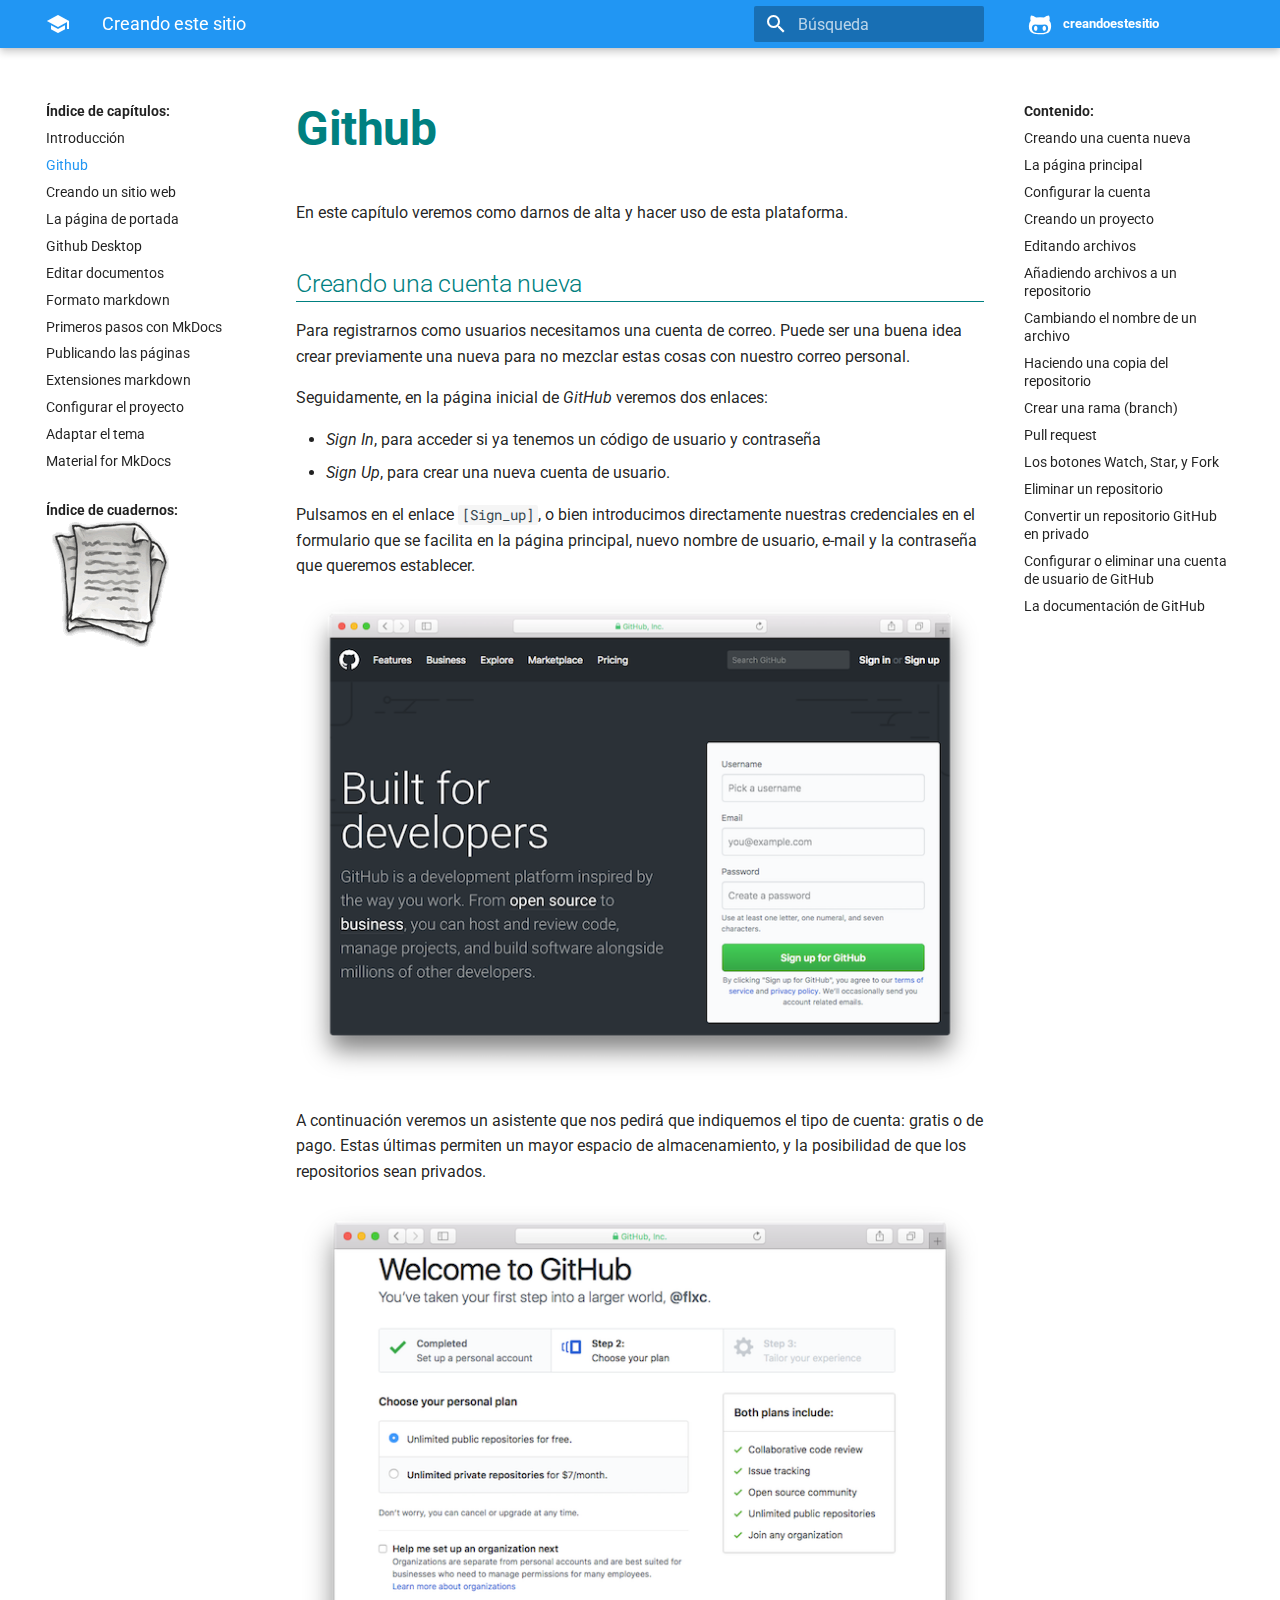
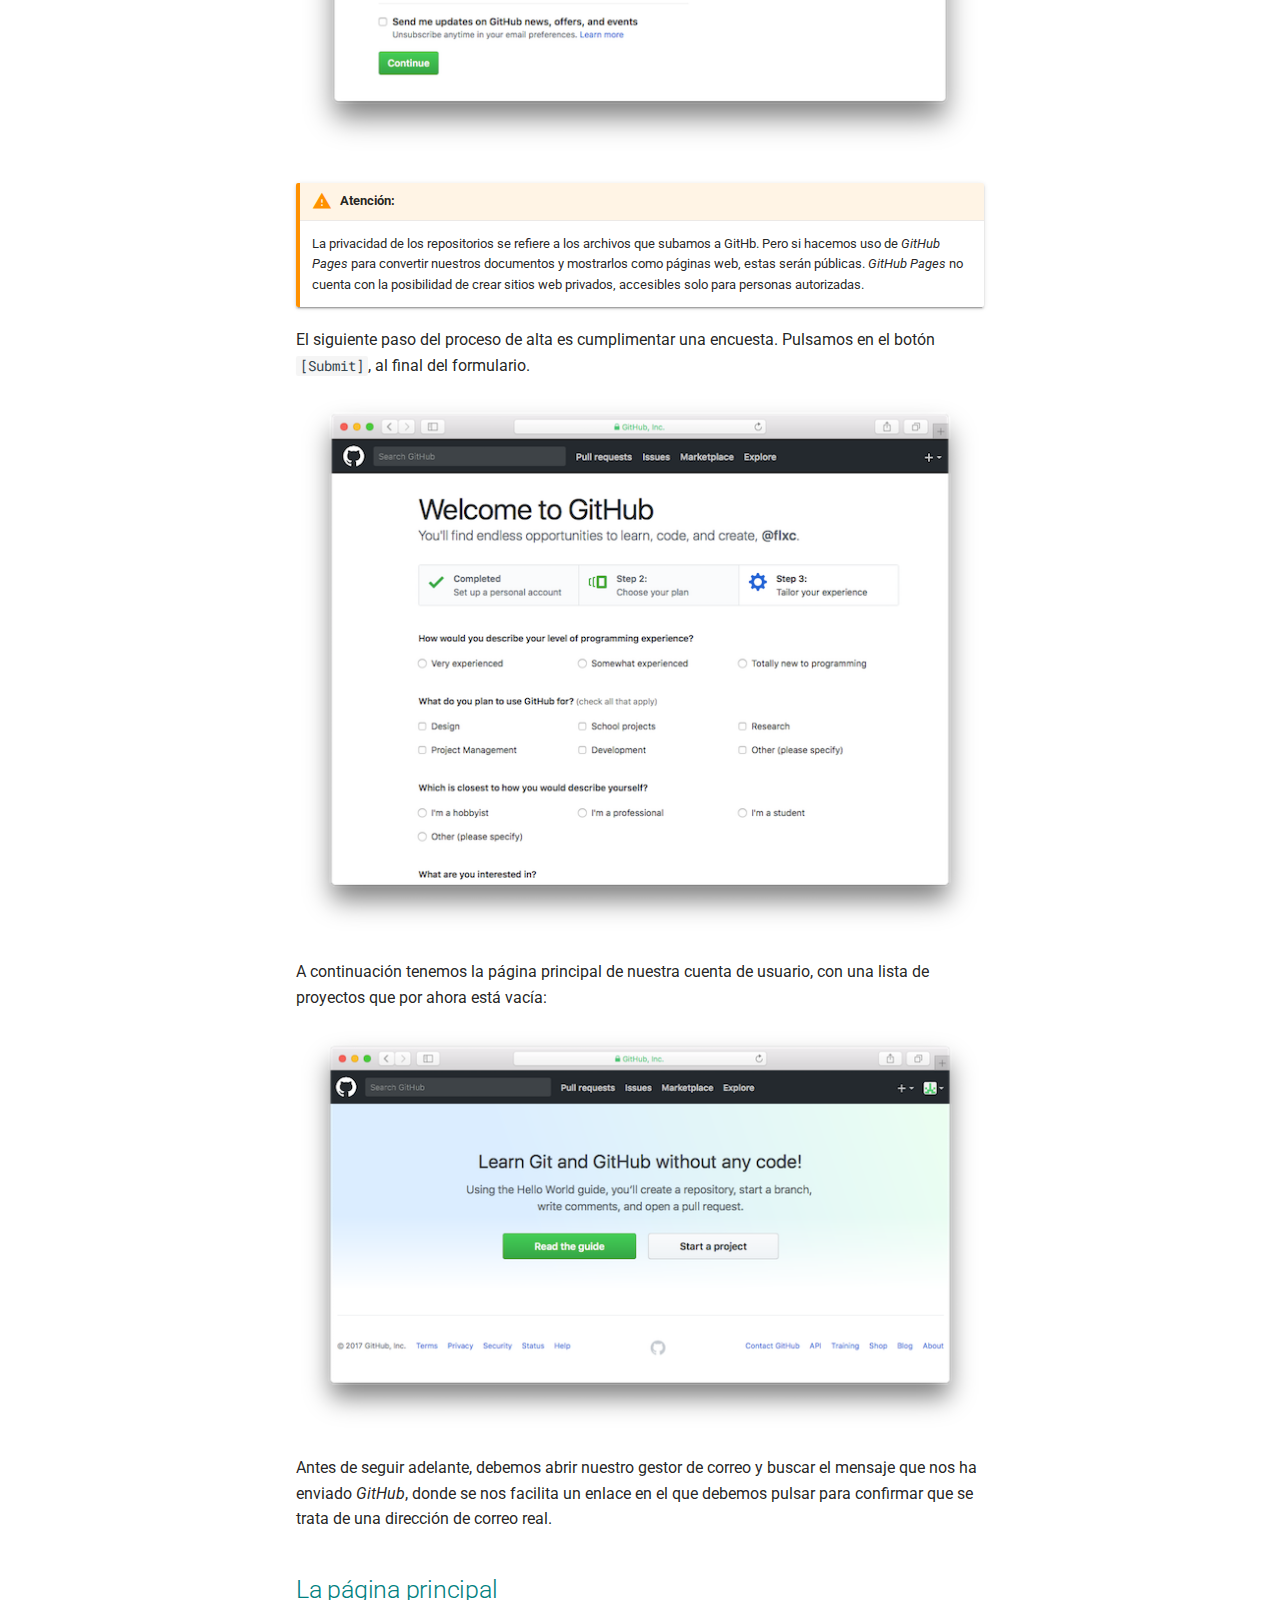
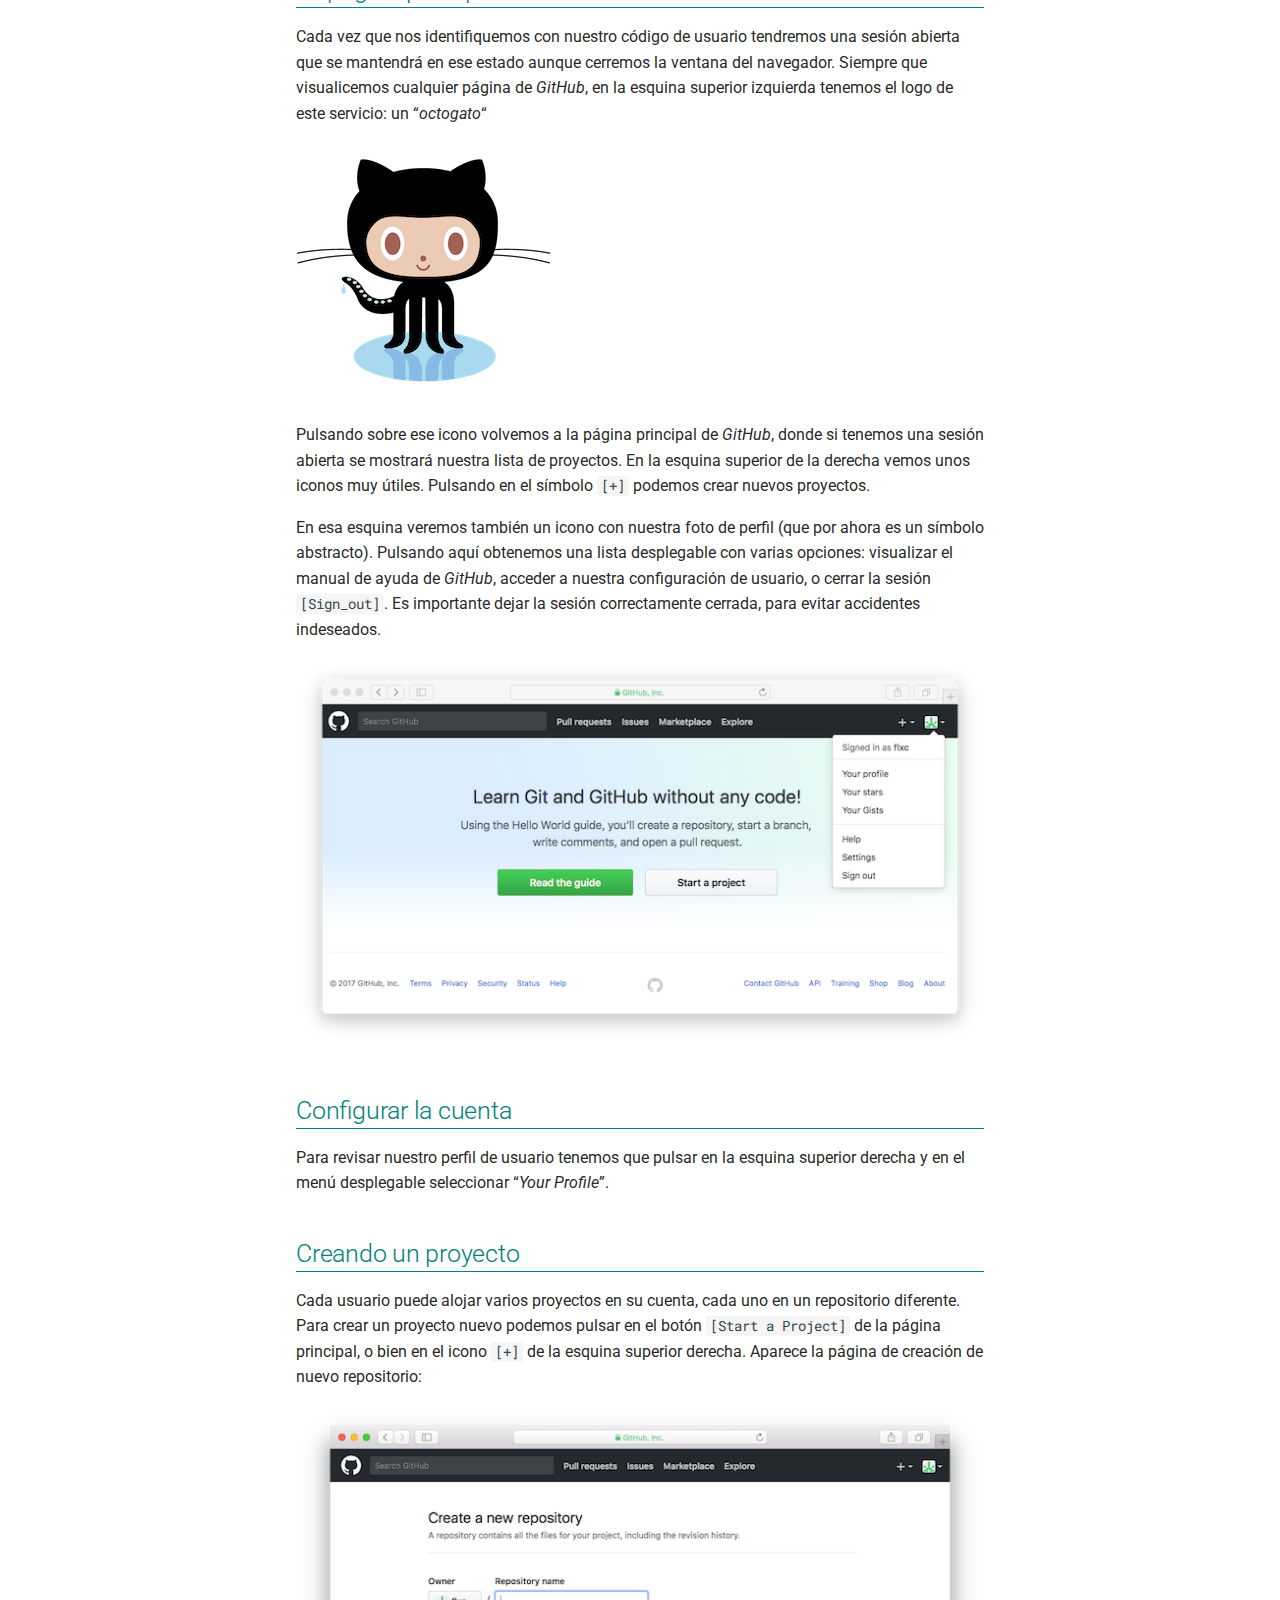
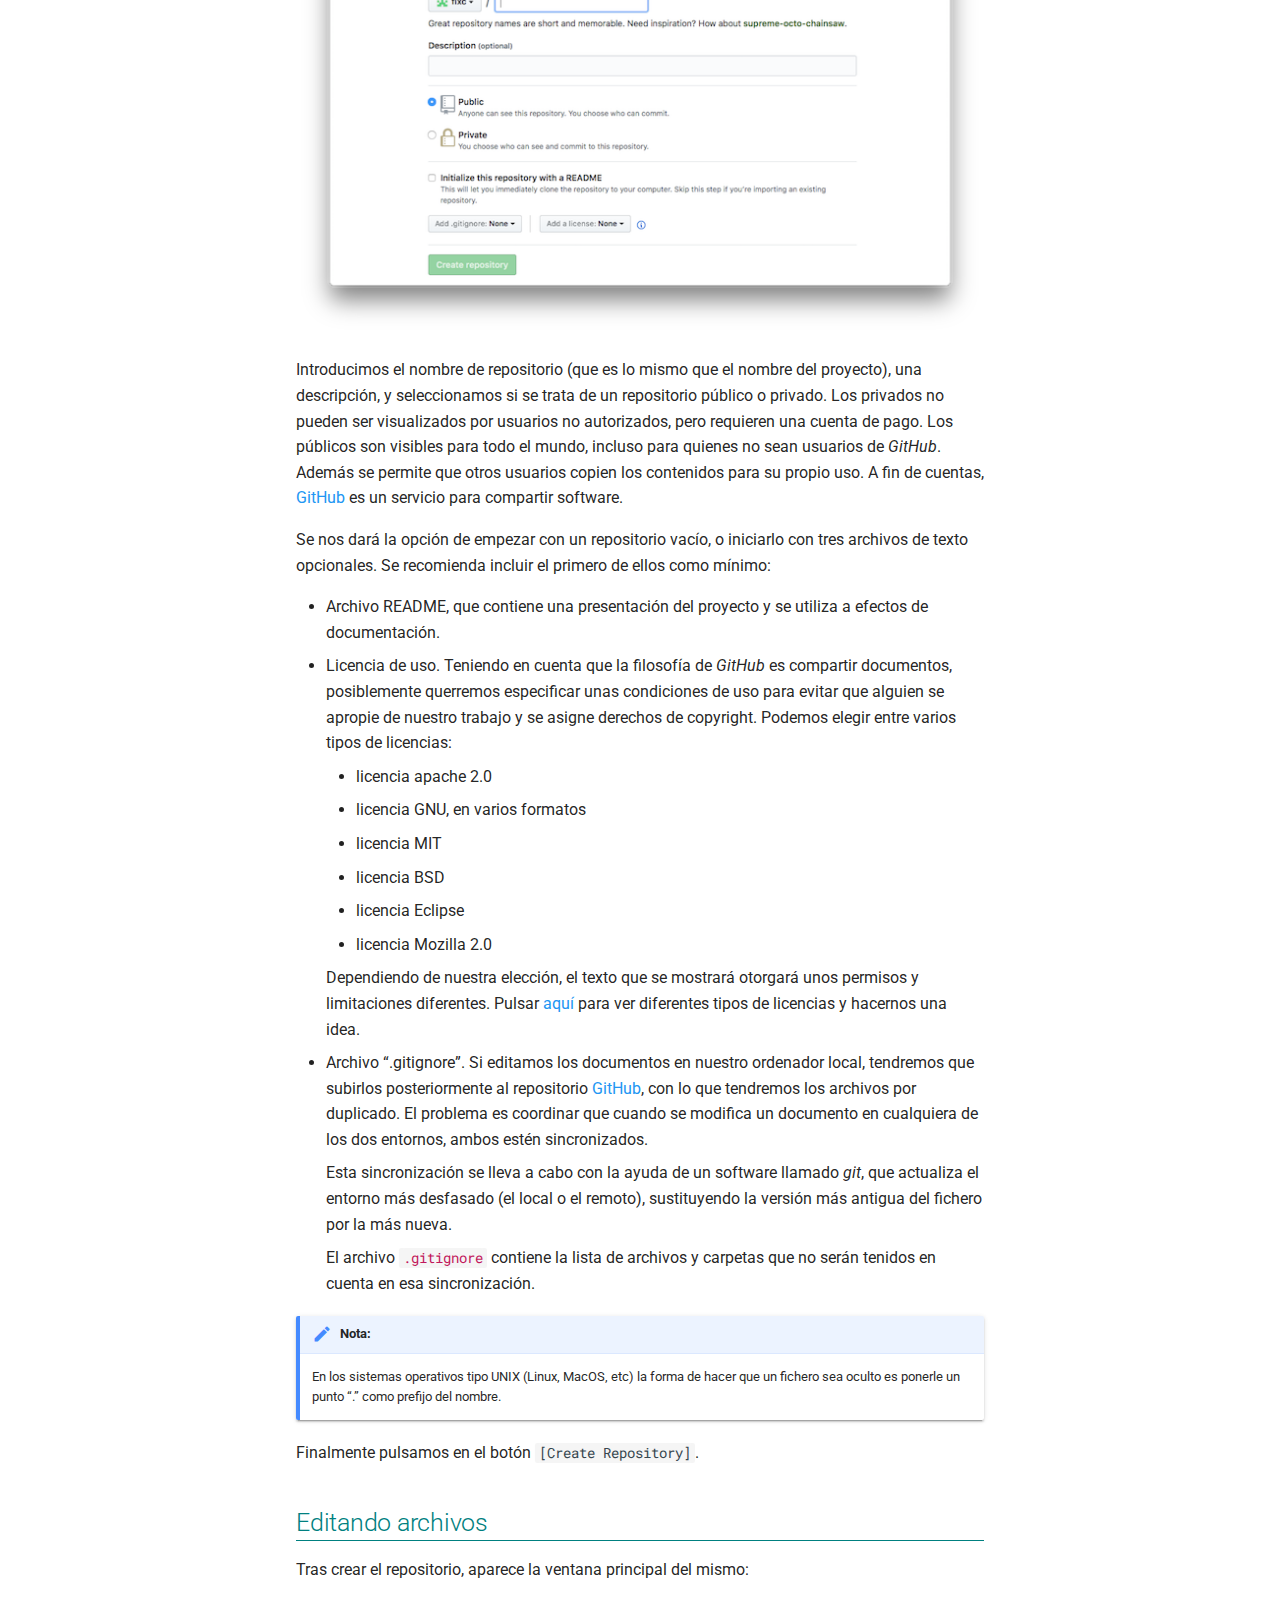
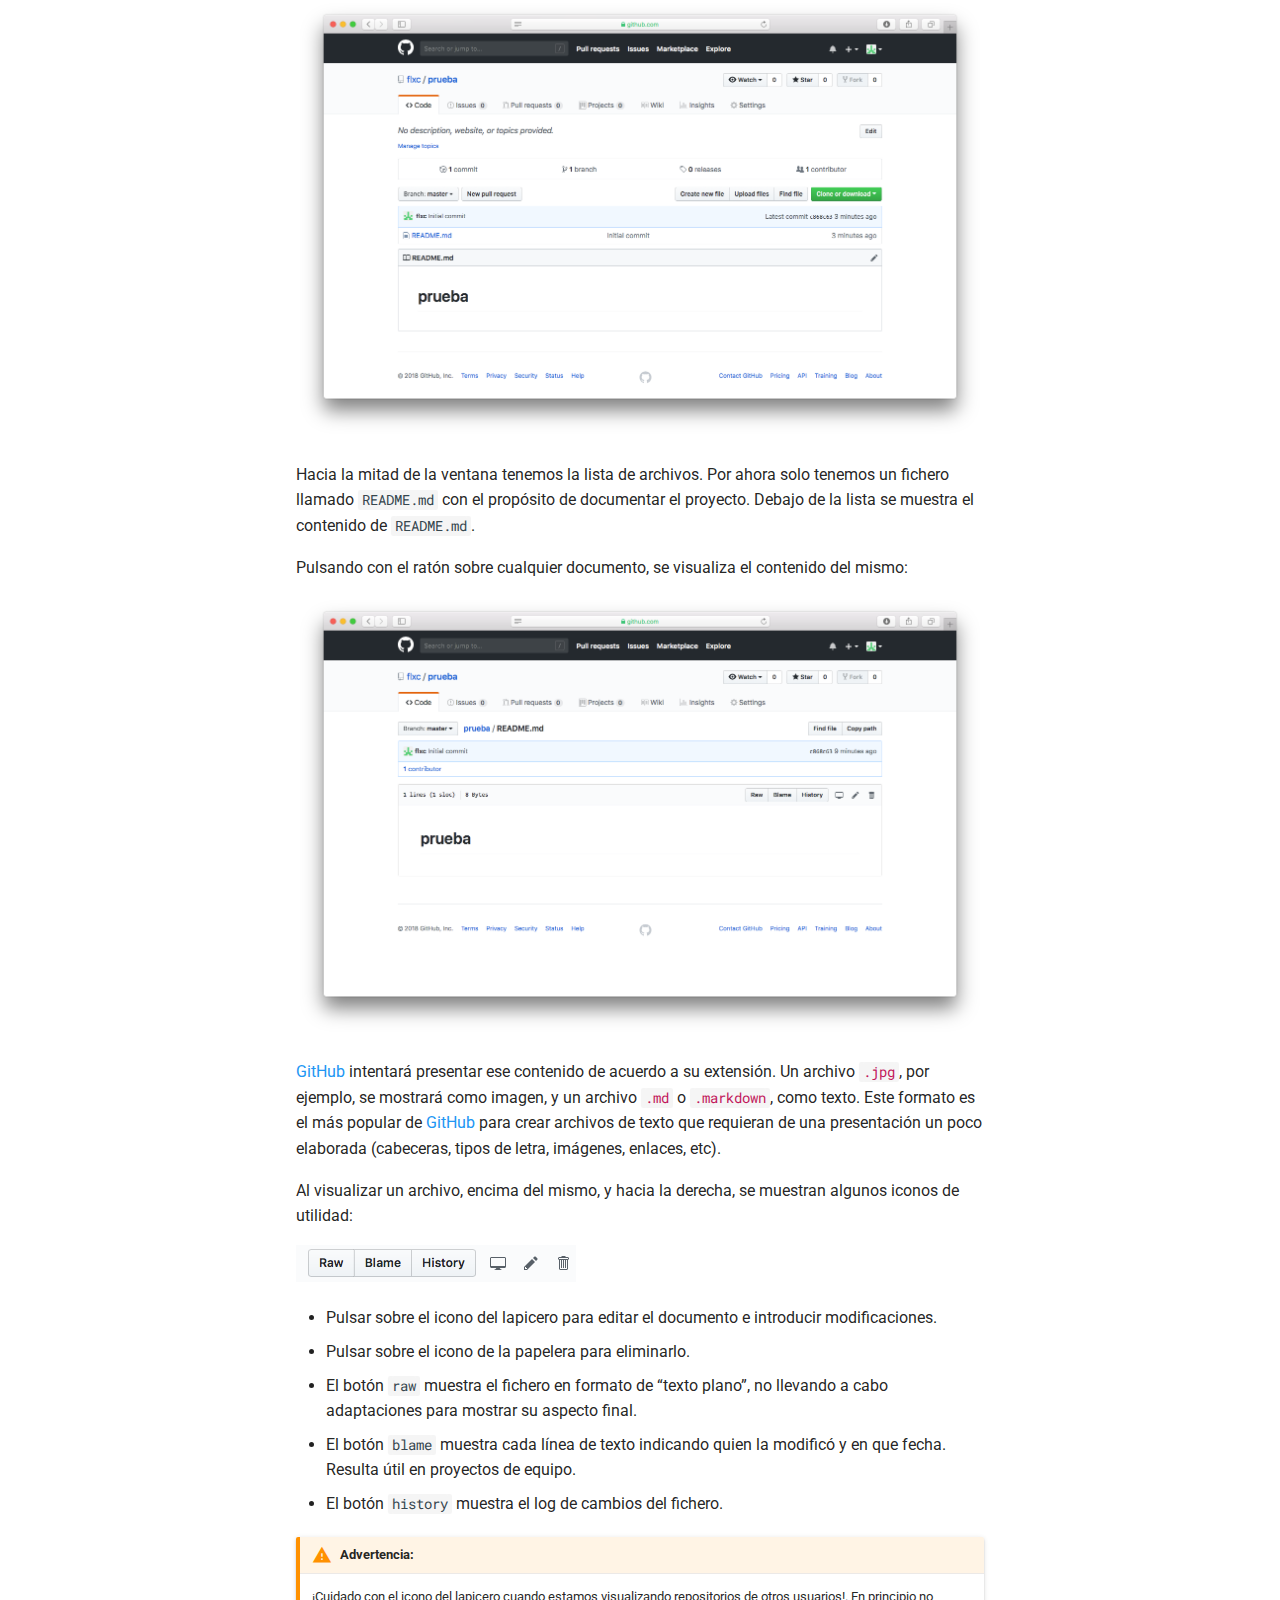
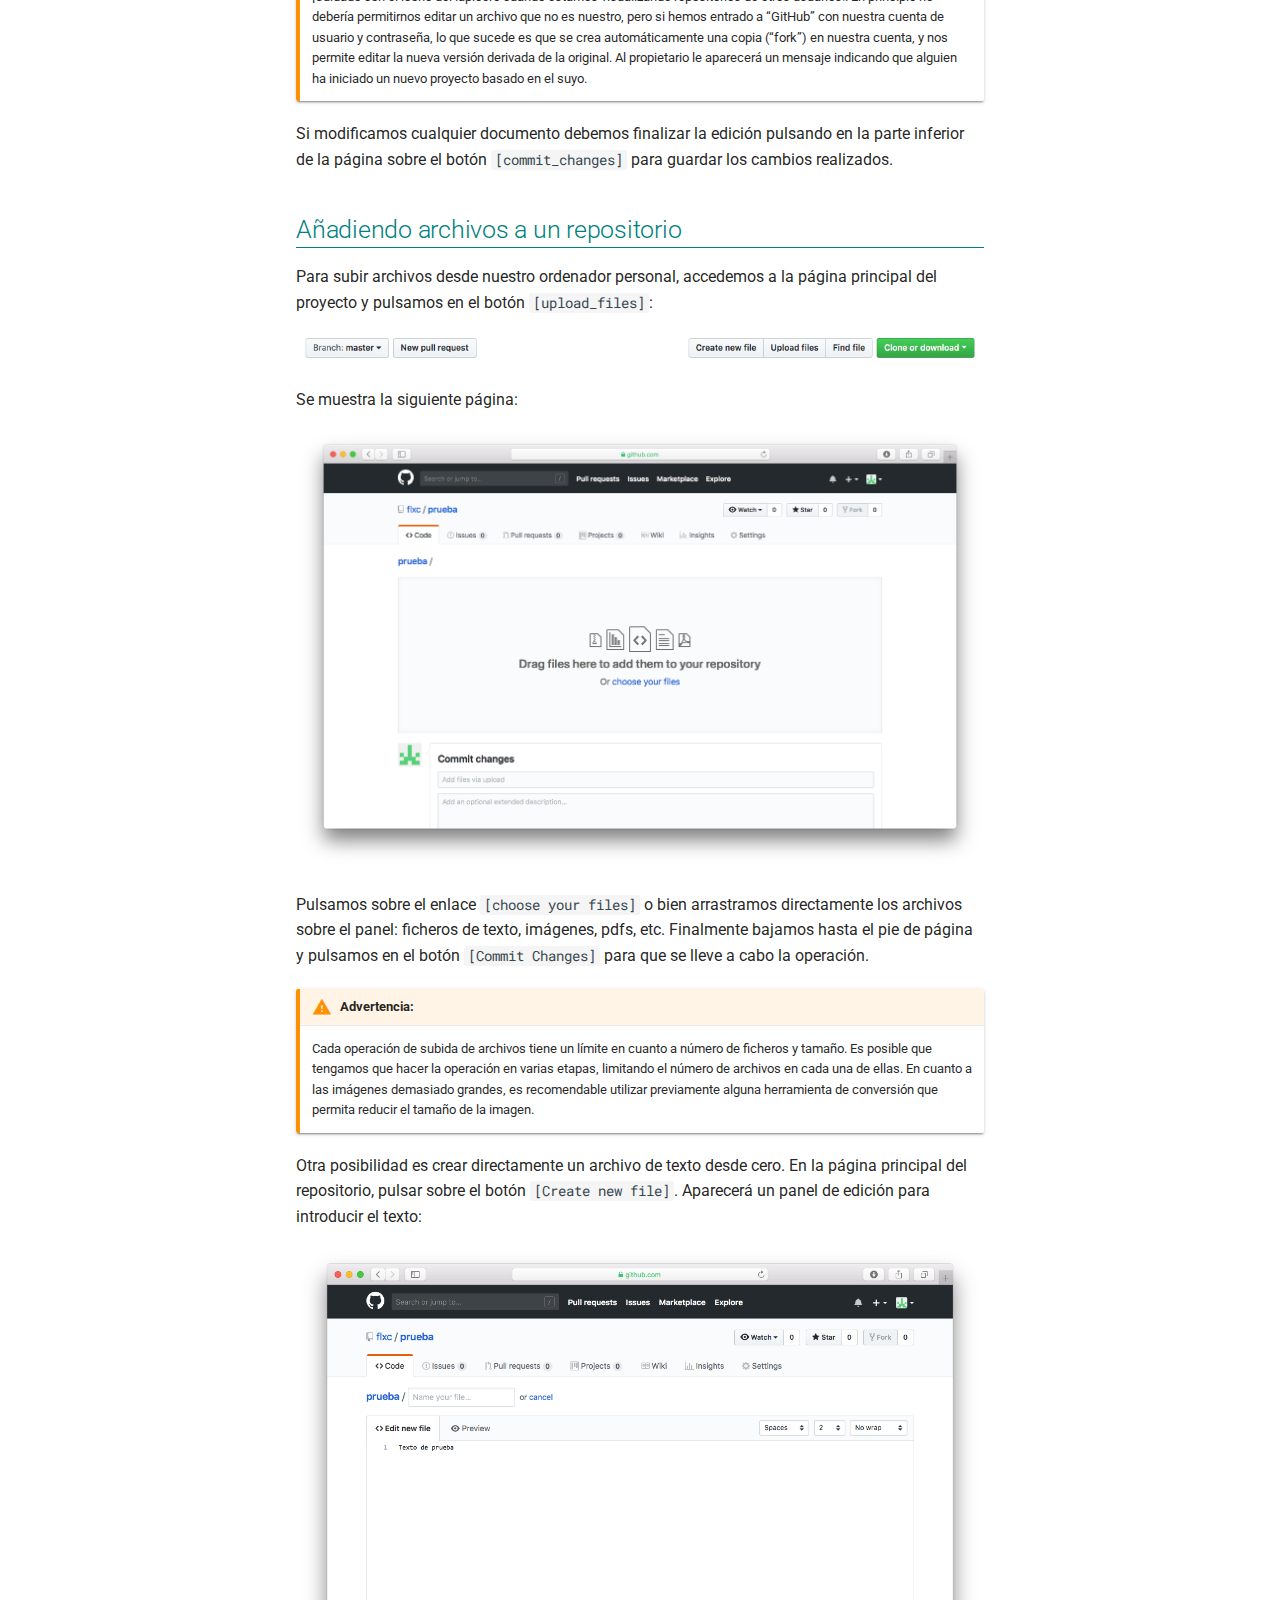
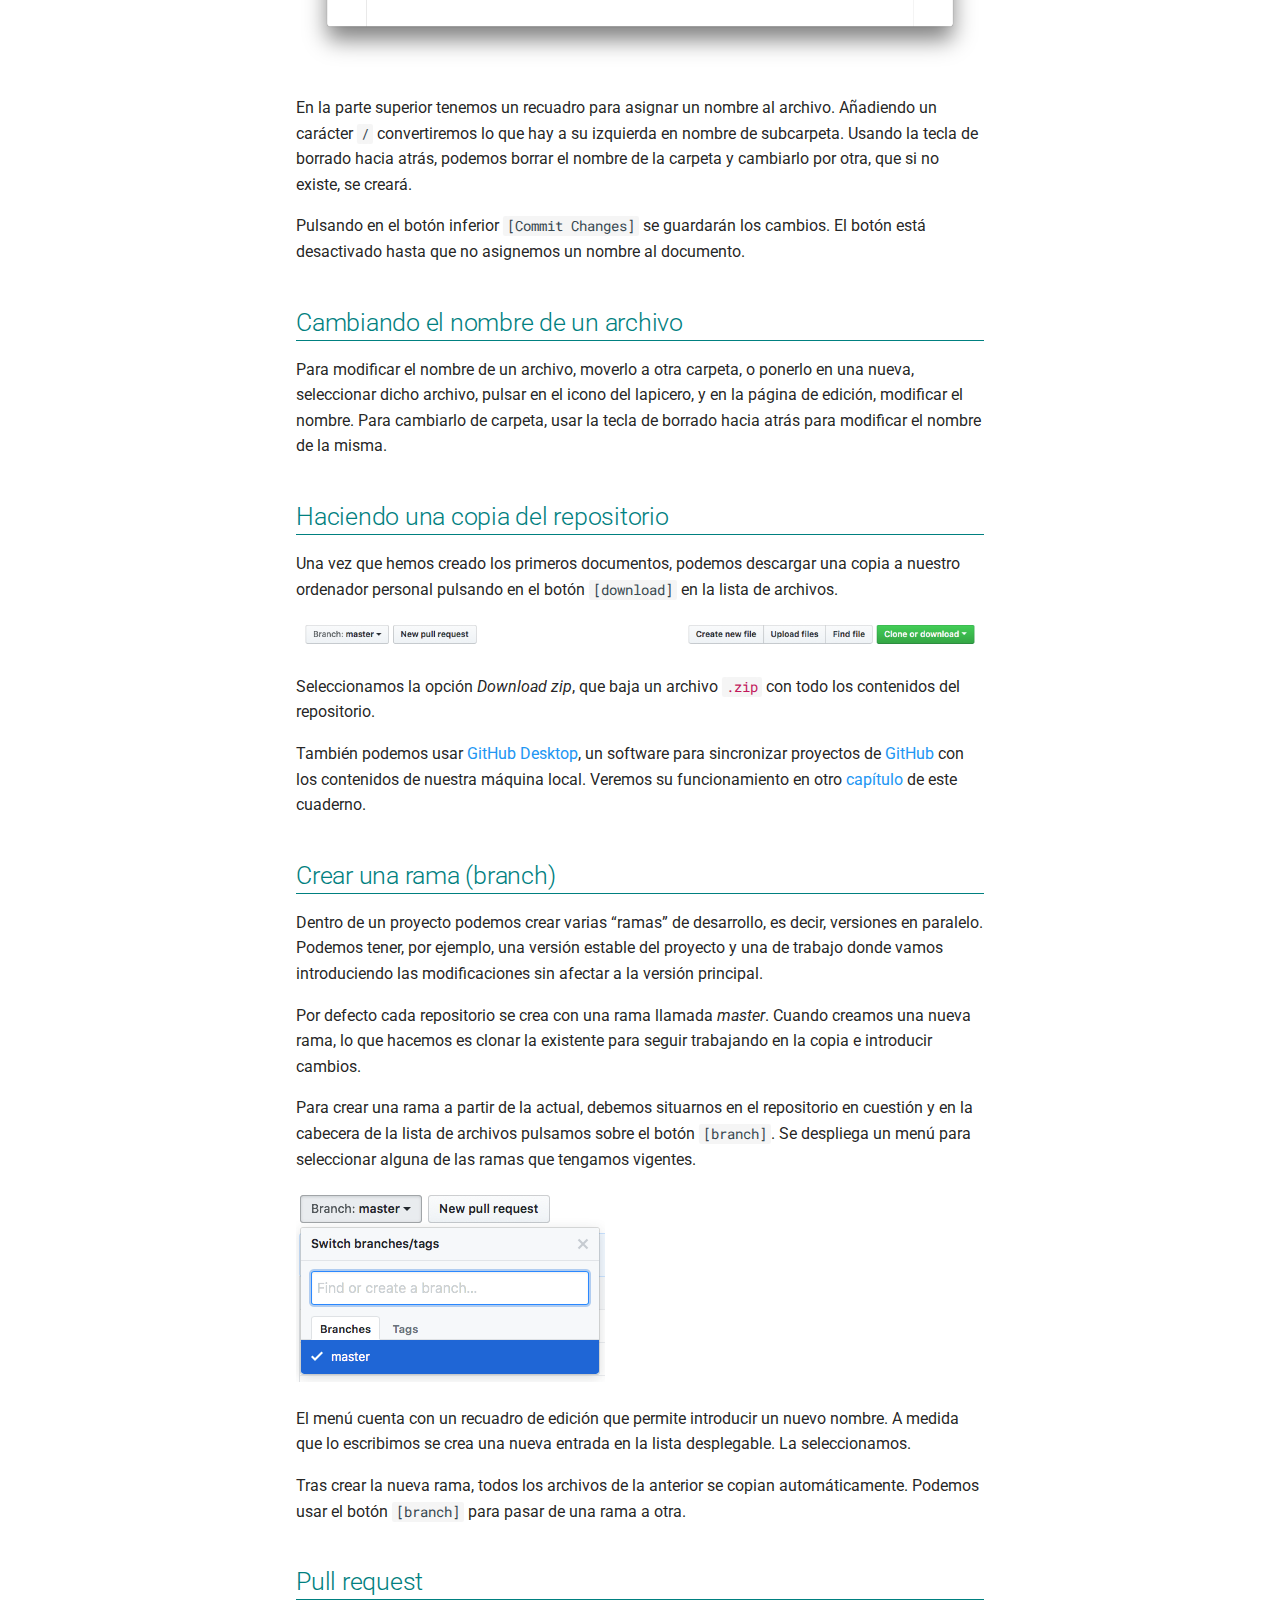
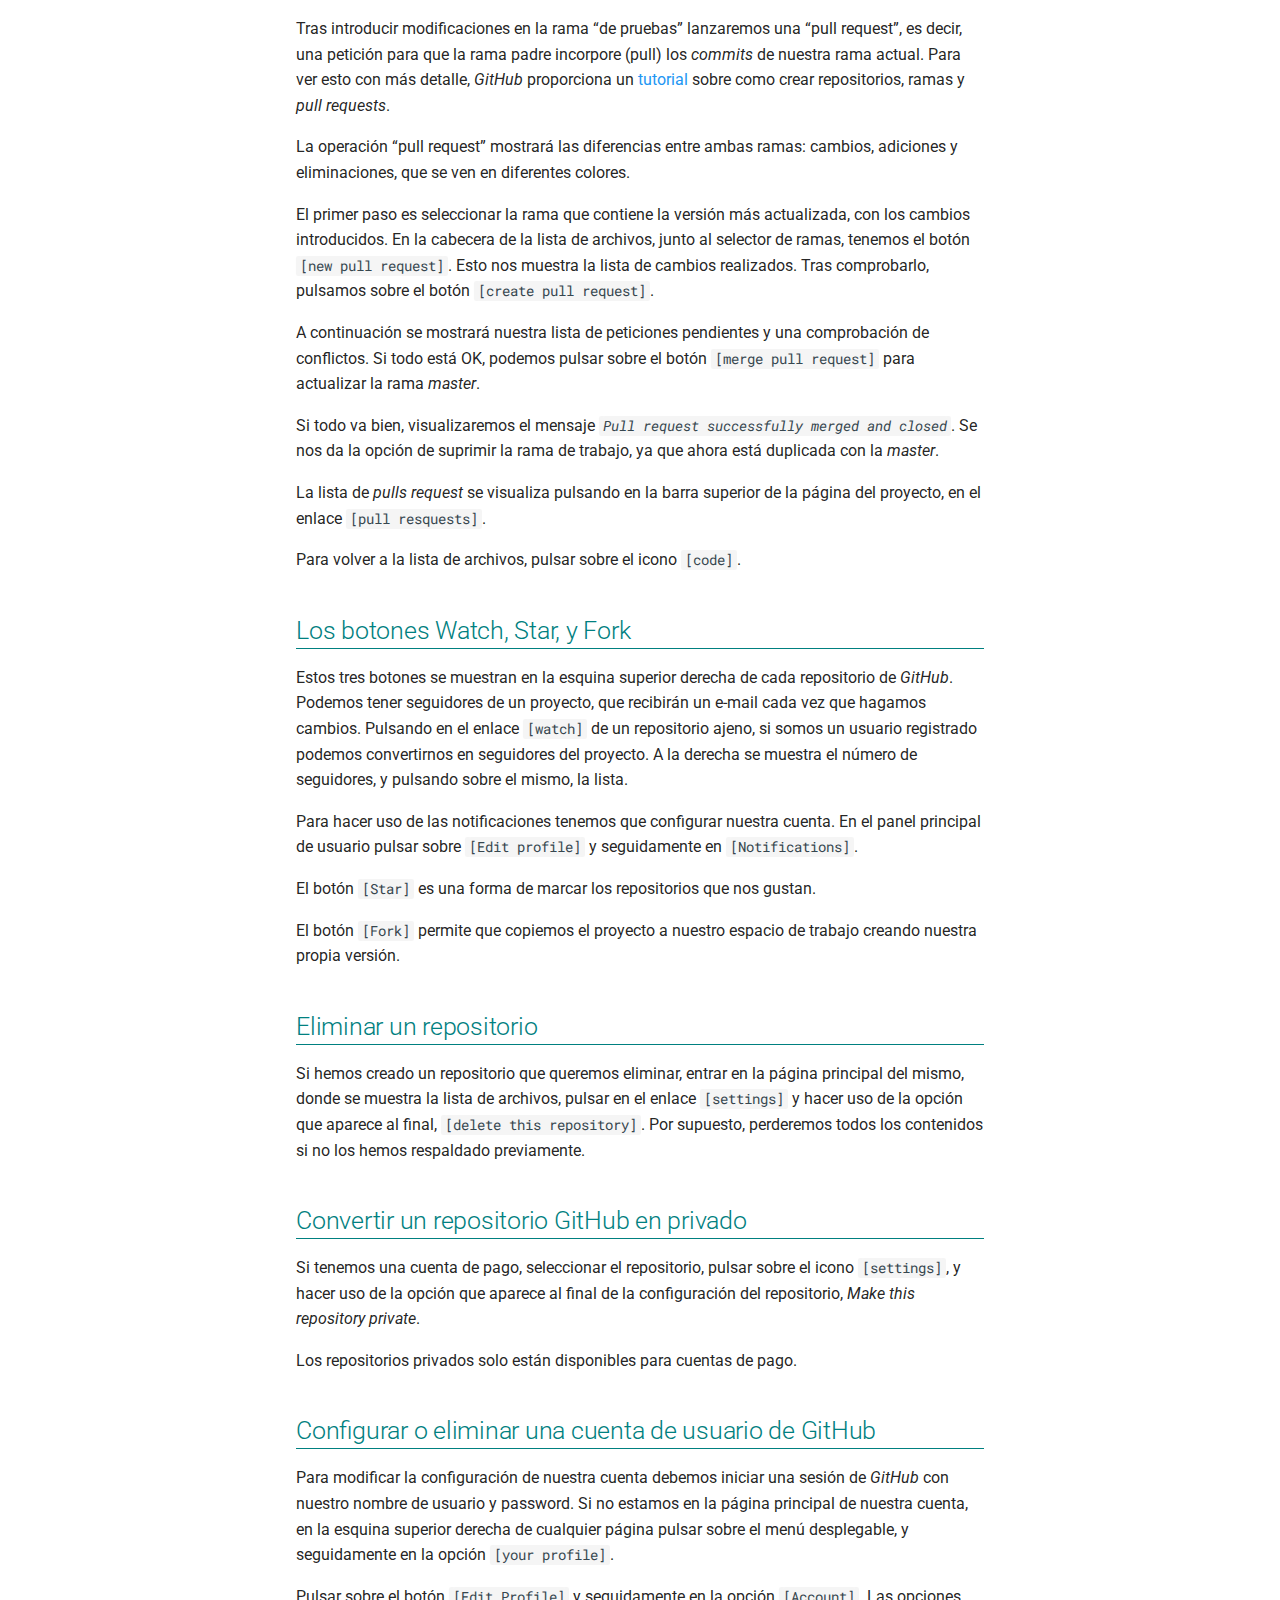
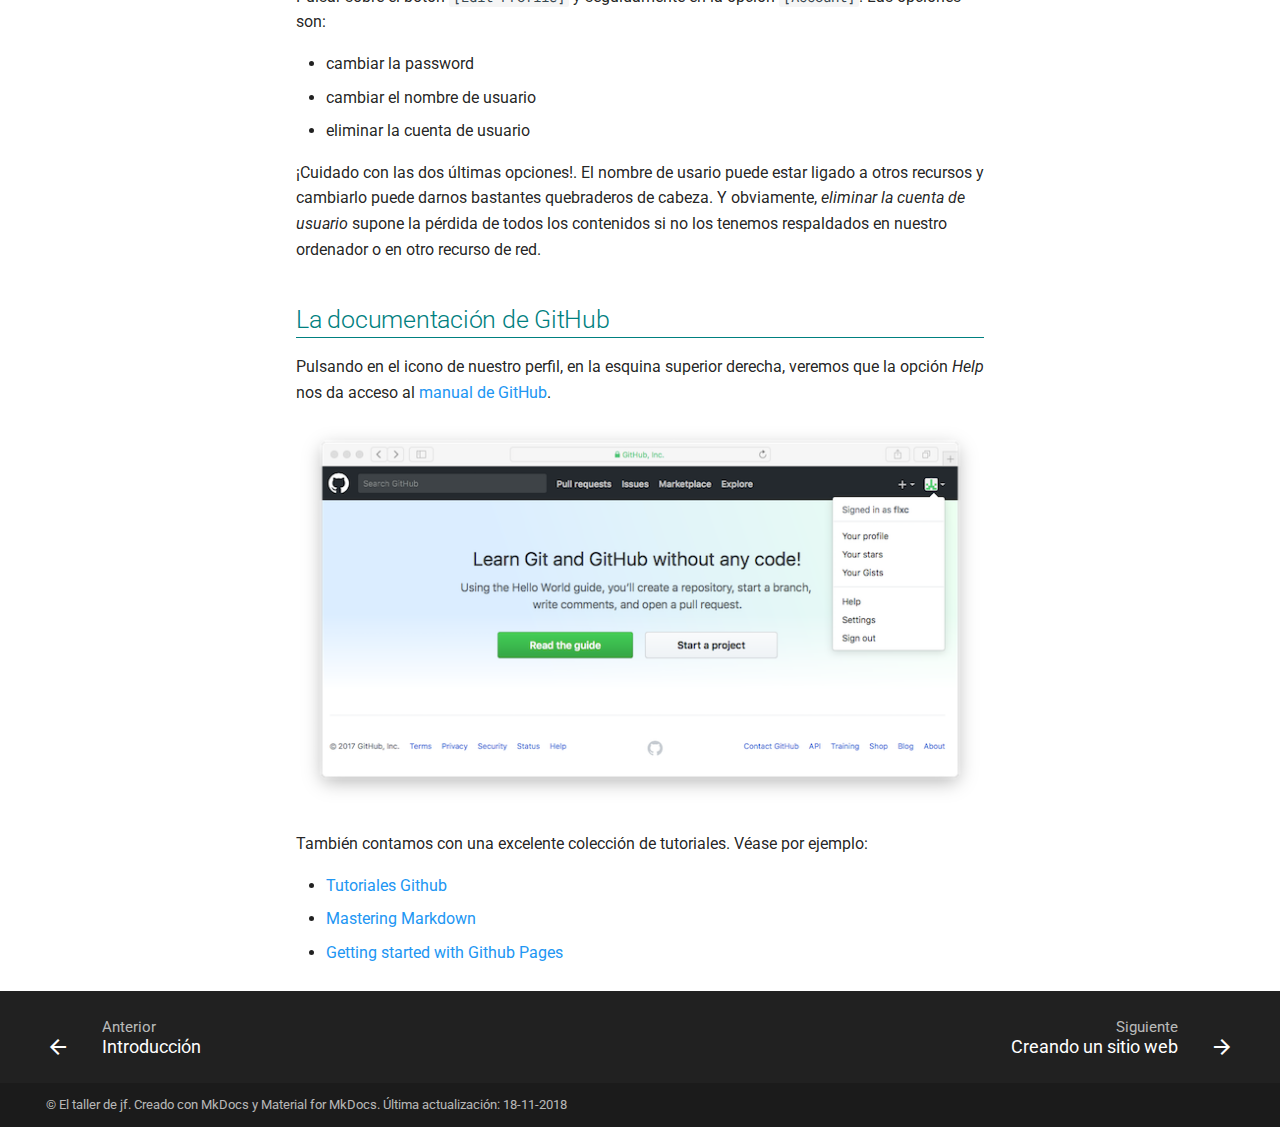
==== commit 4e11c76c: "cambios" ====
--- a/001Github.html
+++ b/001Github.html
@@ -182,7 +182,7 @@
       </div>
     
     <div class="md-source__repository">
-      Www
+      creandoestesitio
     </div>
   </a>
 
@@ -231,7 +231,7 @@
       </div>
     
     <div class="md-source__repository">
-      Www
+      creandoestesitio
     </div>
   </a>
 
@@ -536,7 +536,7 @@
 
   <label class="md-nav__title md-nav__title--site" for="__drawer">
      <br>Índice de cuadernos:
-     <a href="https://cuadernosdenotas.github.io"> <img src=".img/cuadernos.png"></a>
+     <a href="https://cuadernosdenotas.github.io"> <img src="img/cuadernos.png"></a>
   </label>
 
 
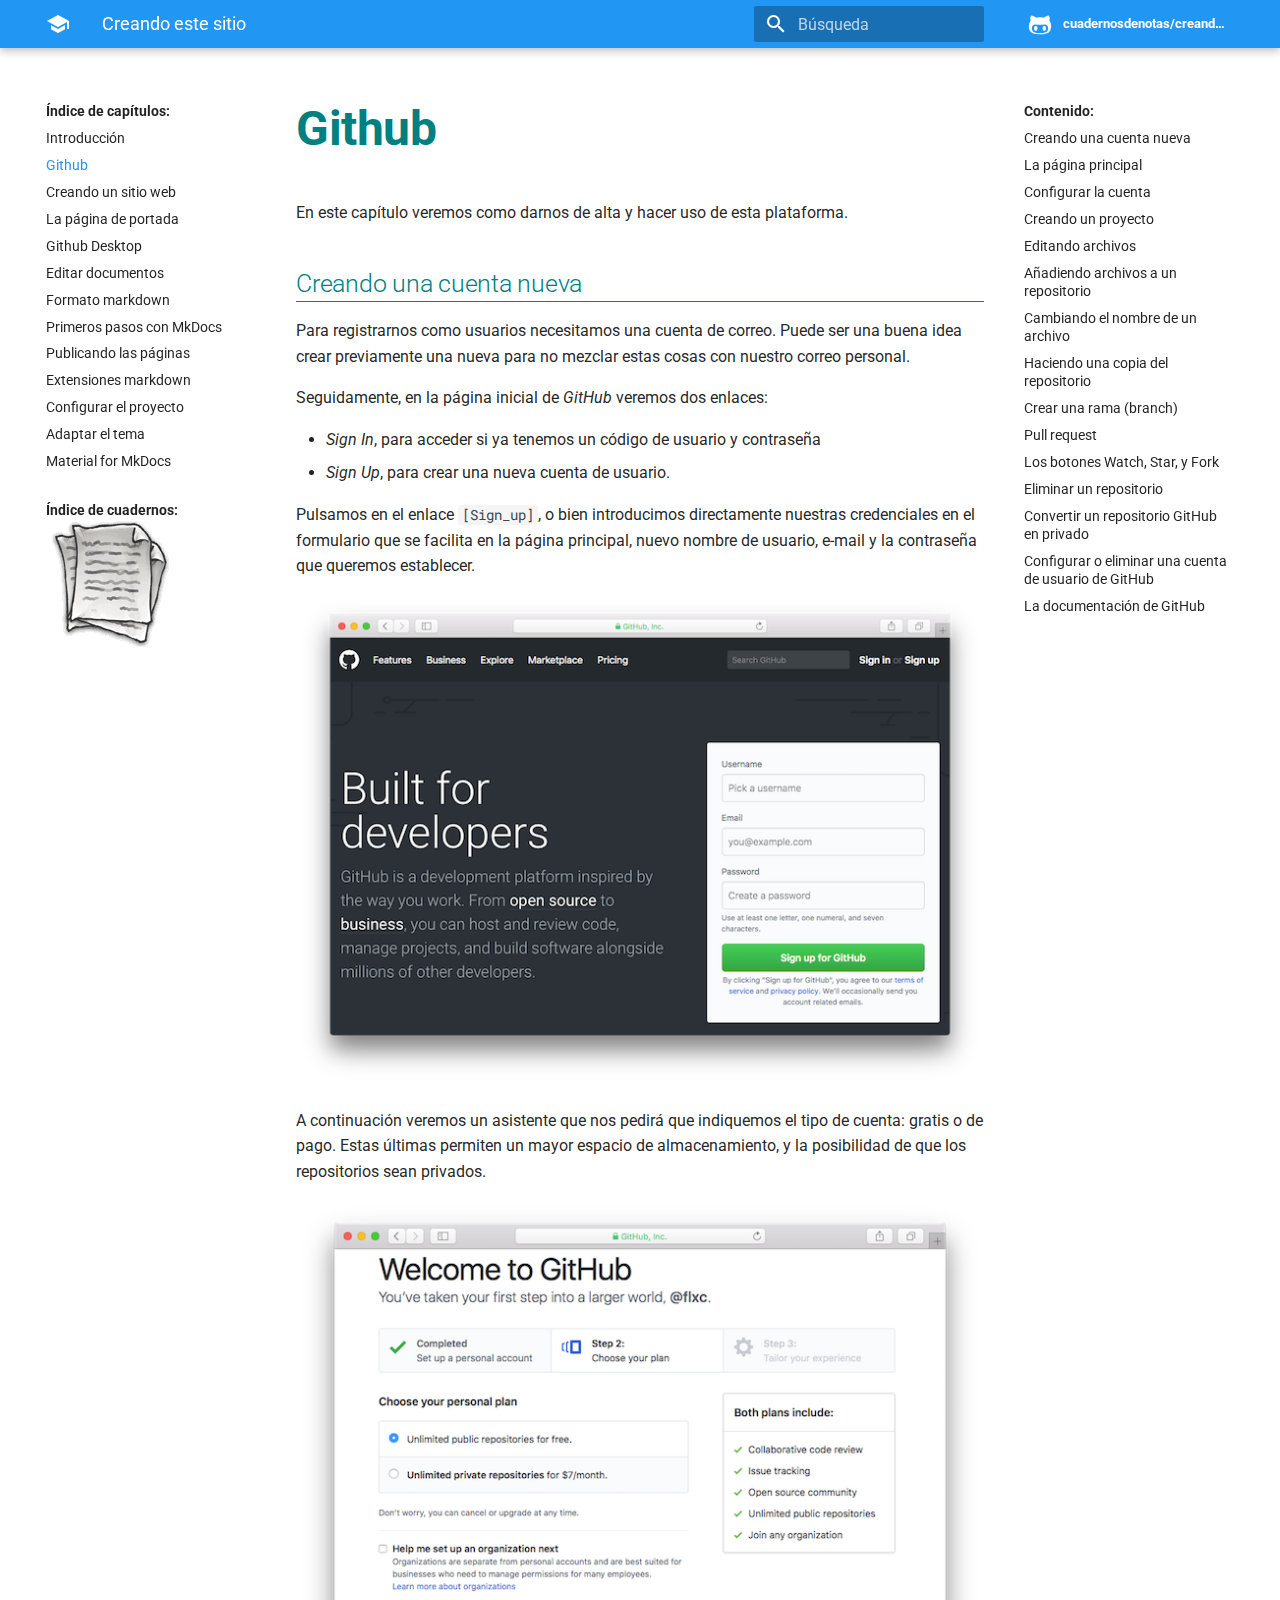
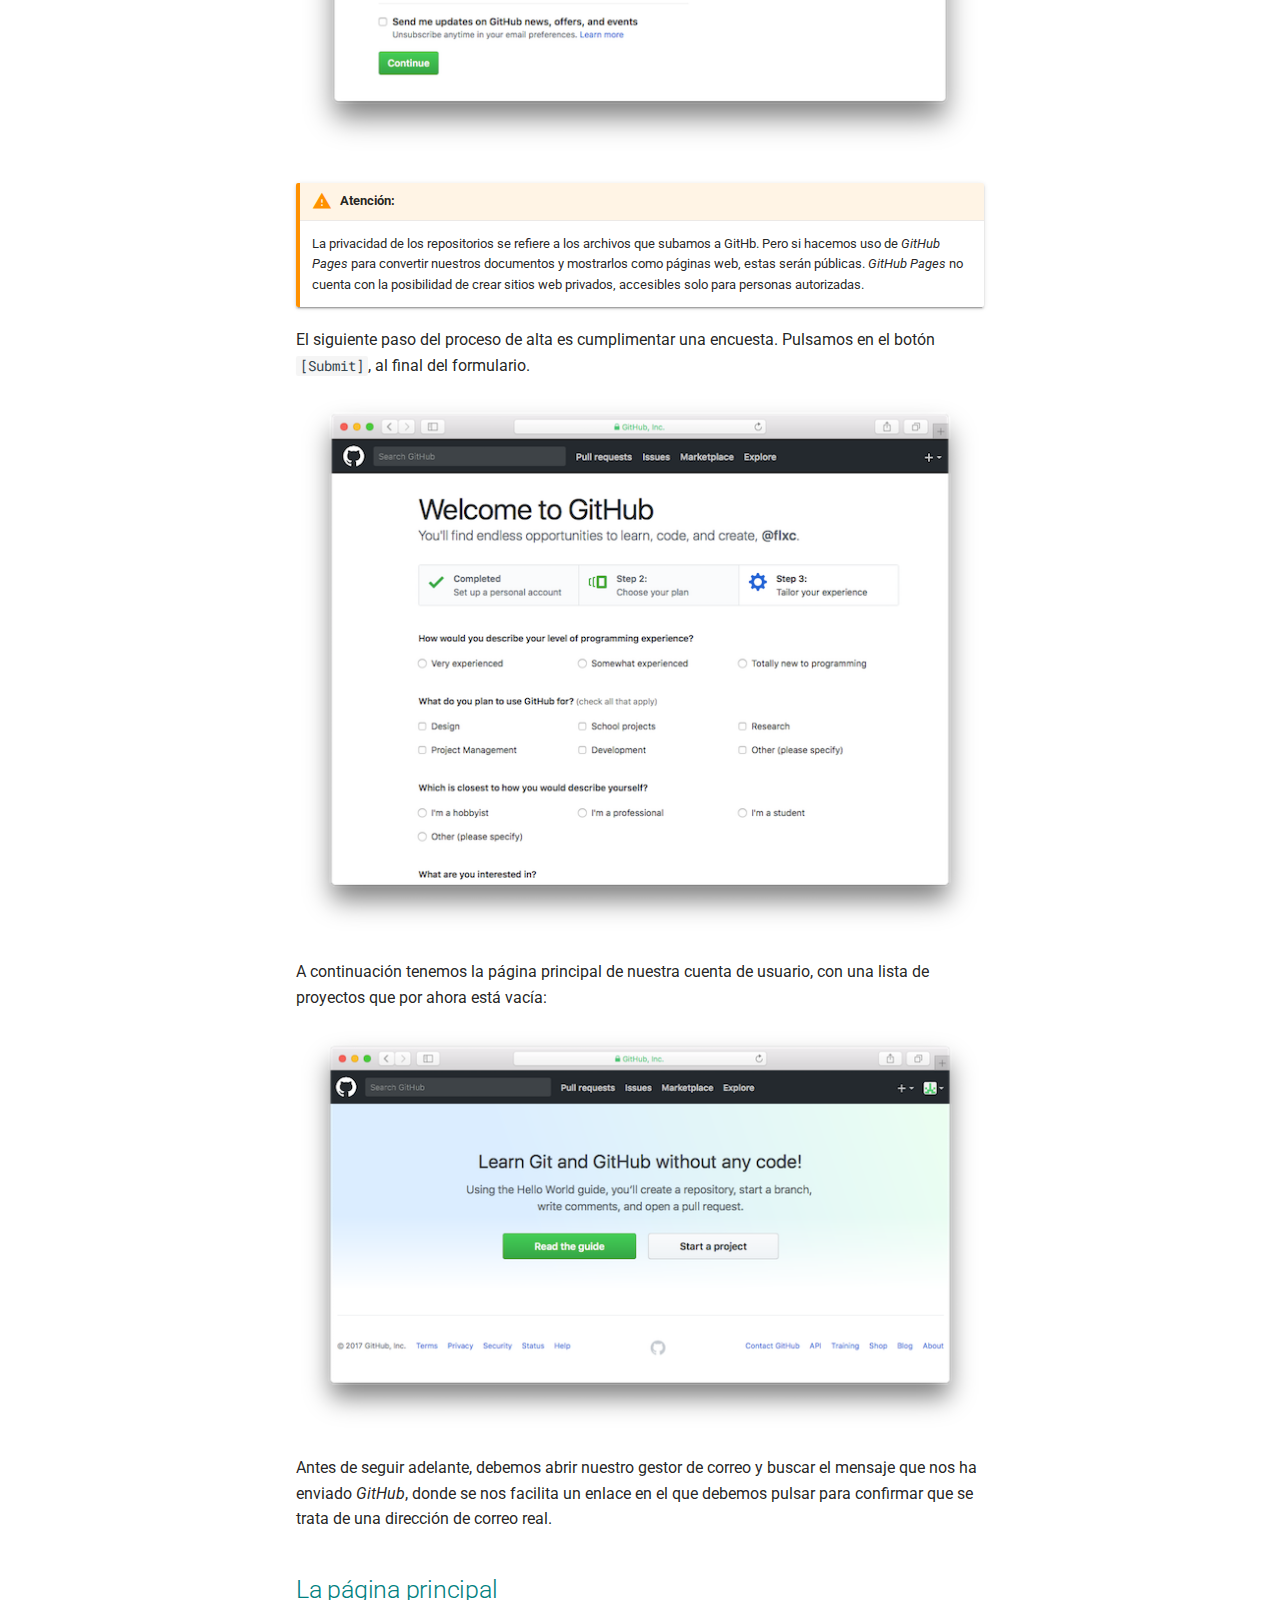
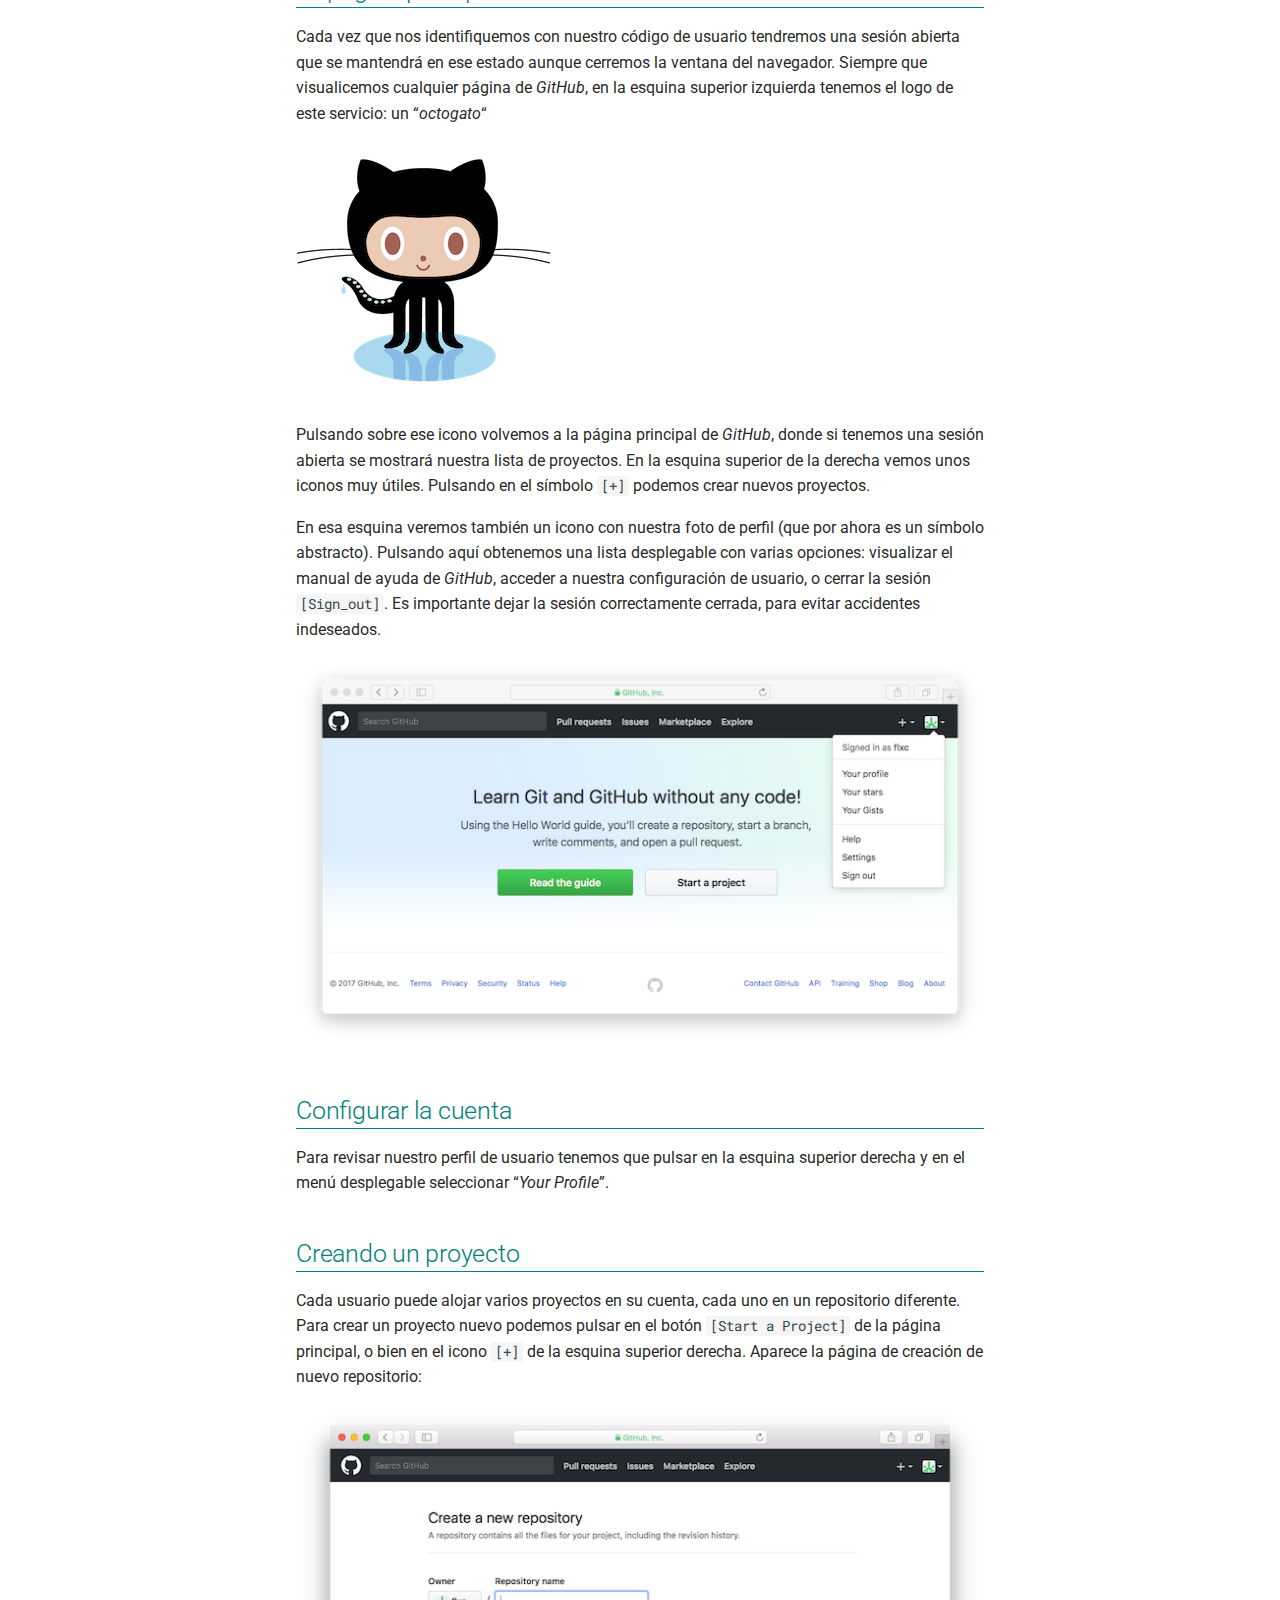
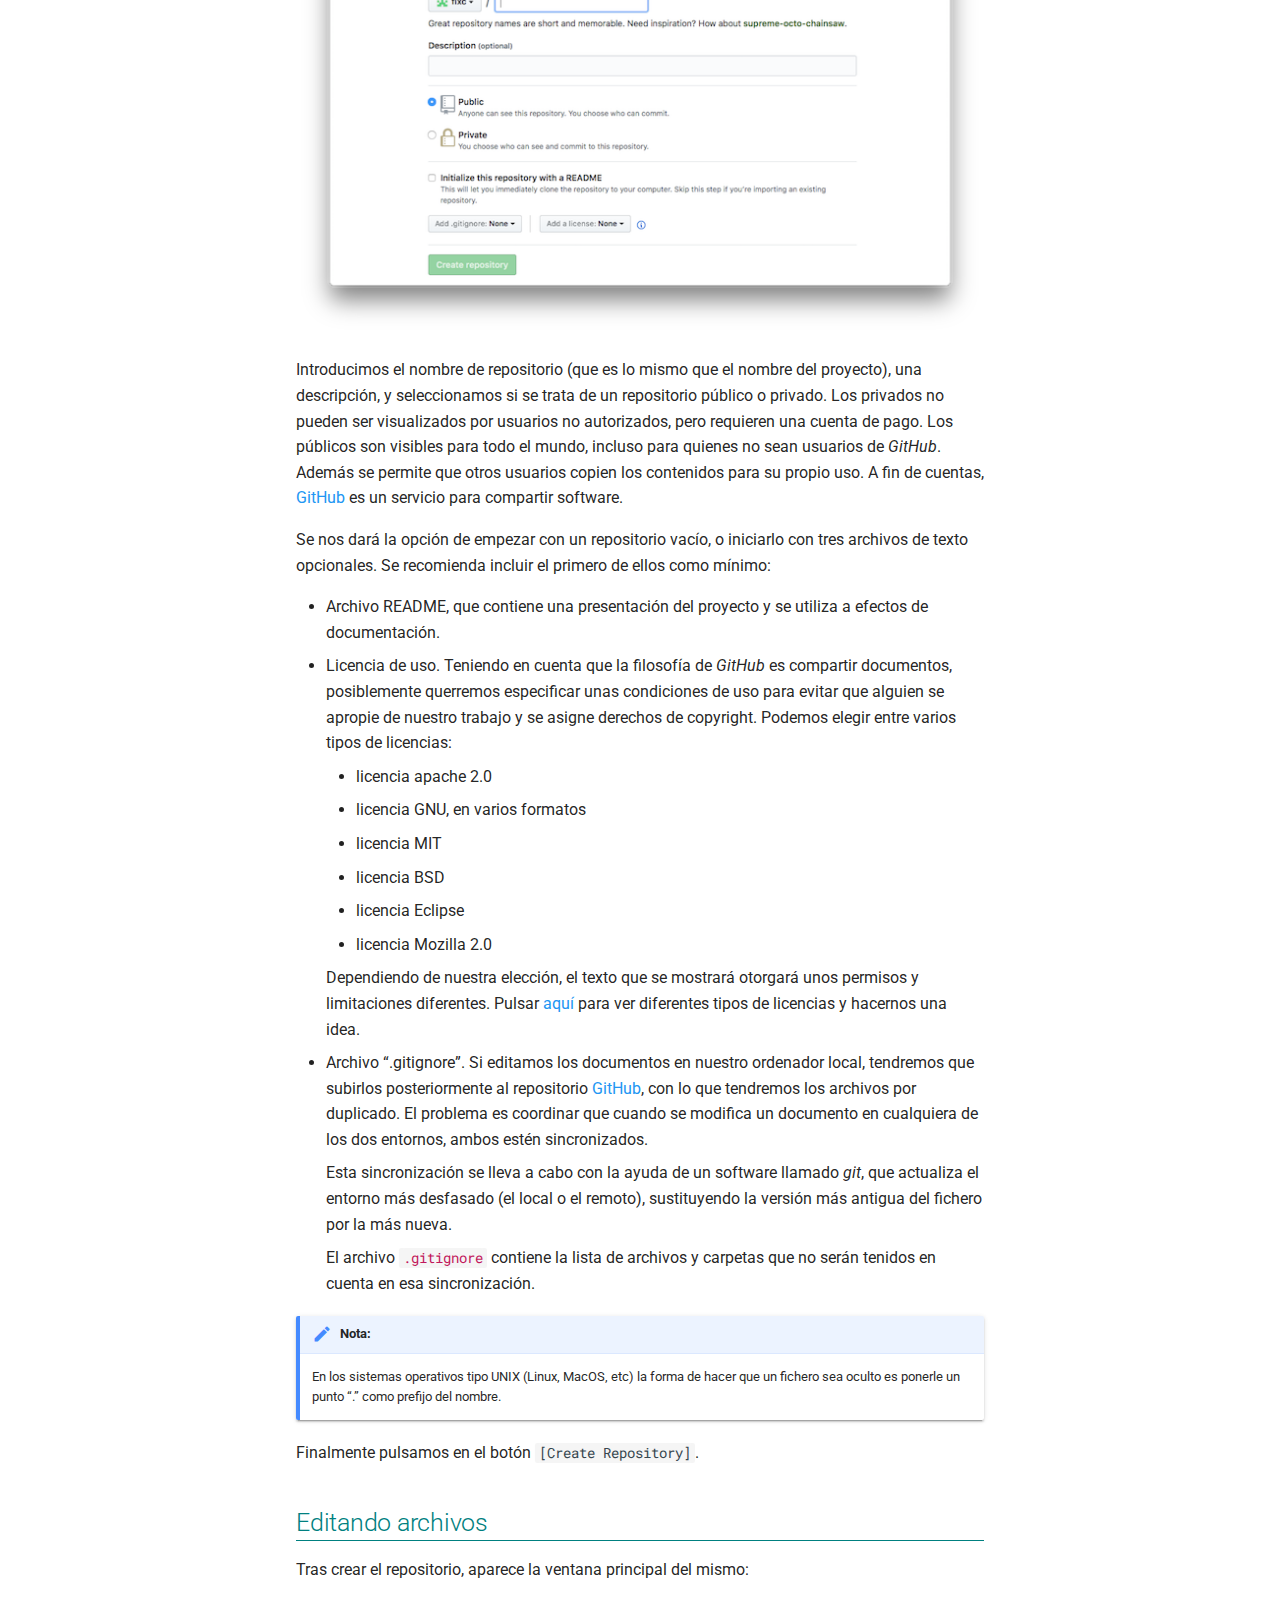
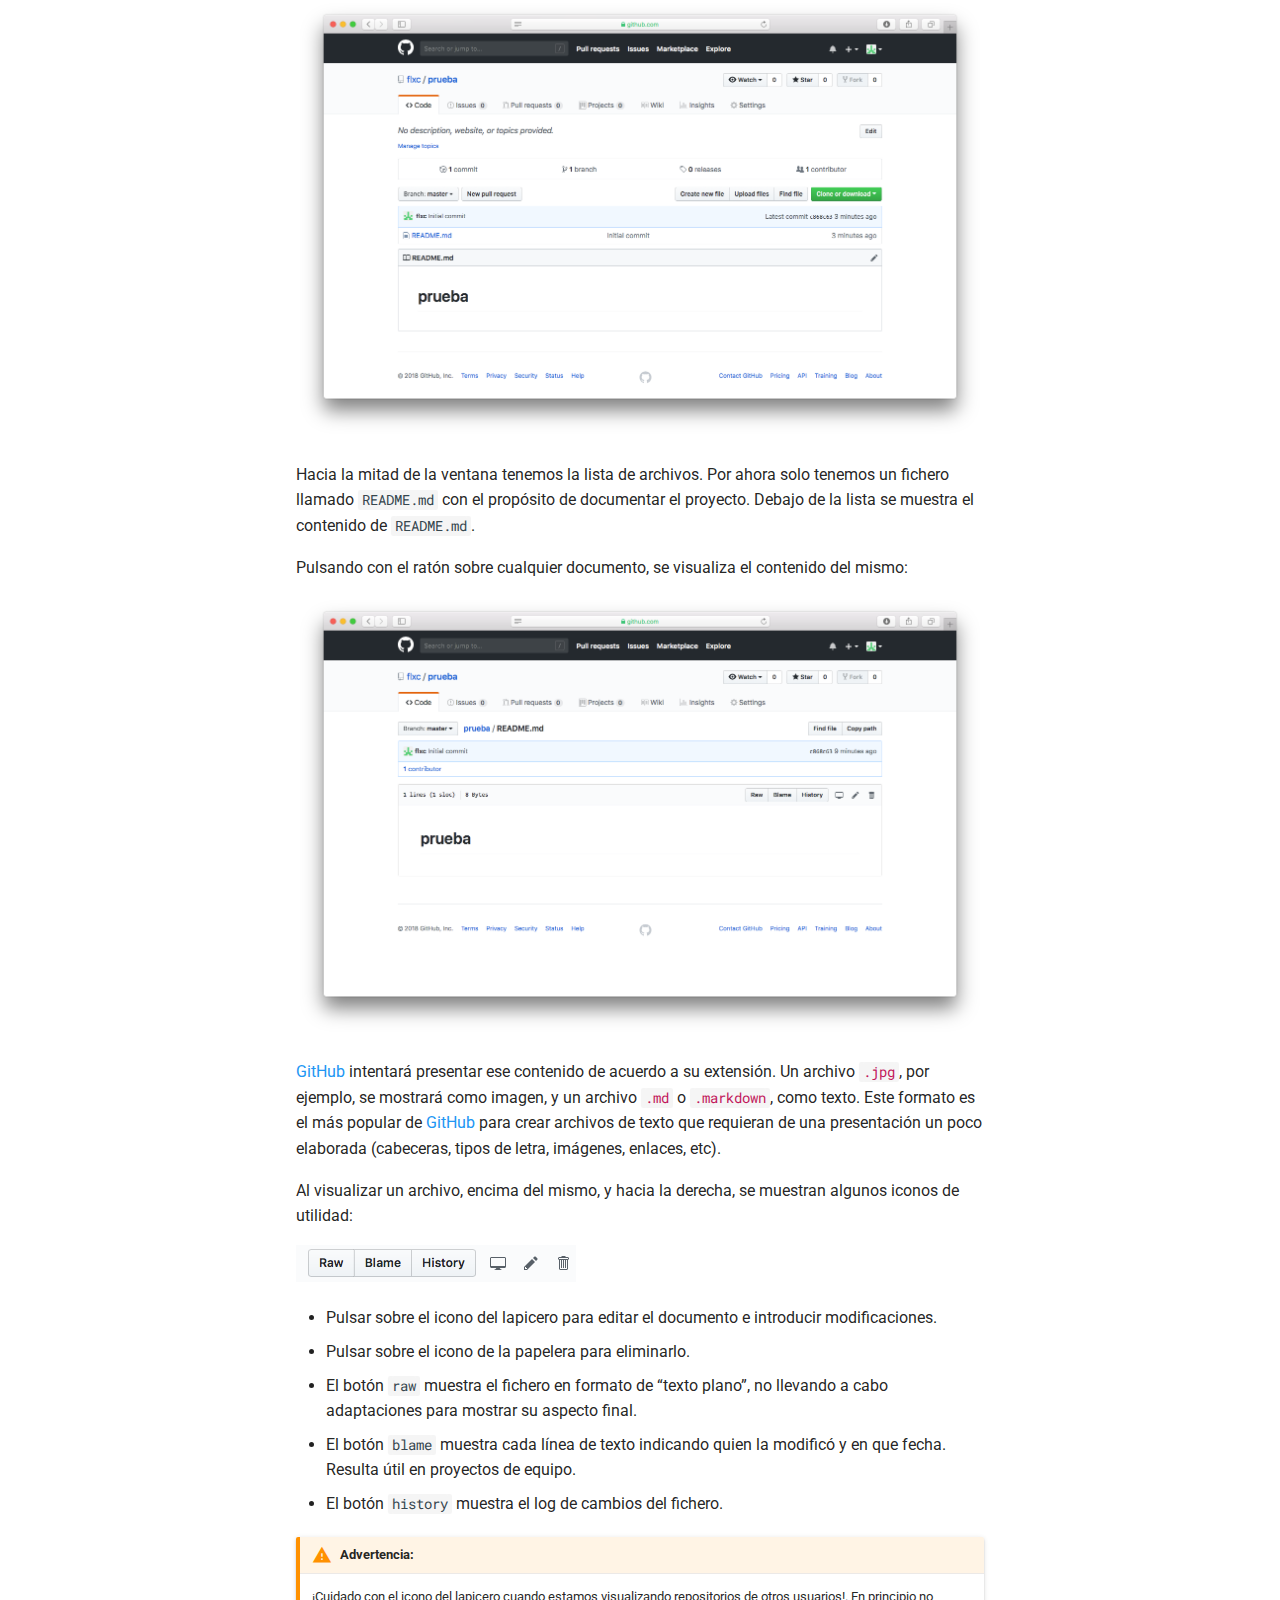
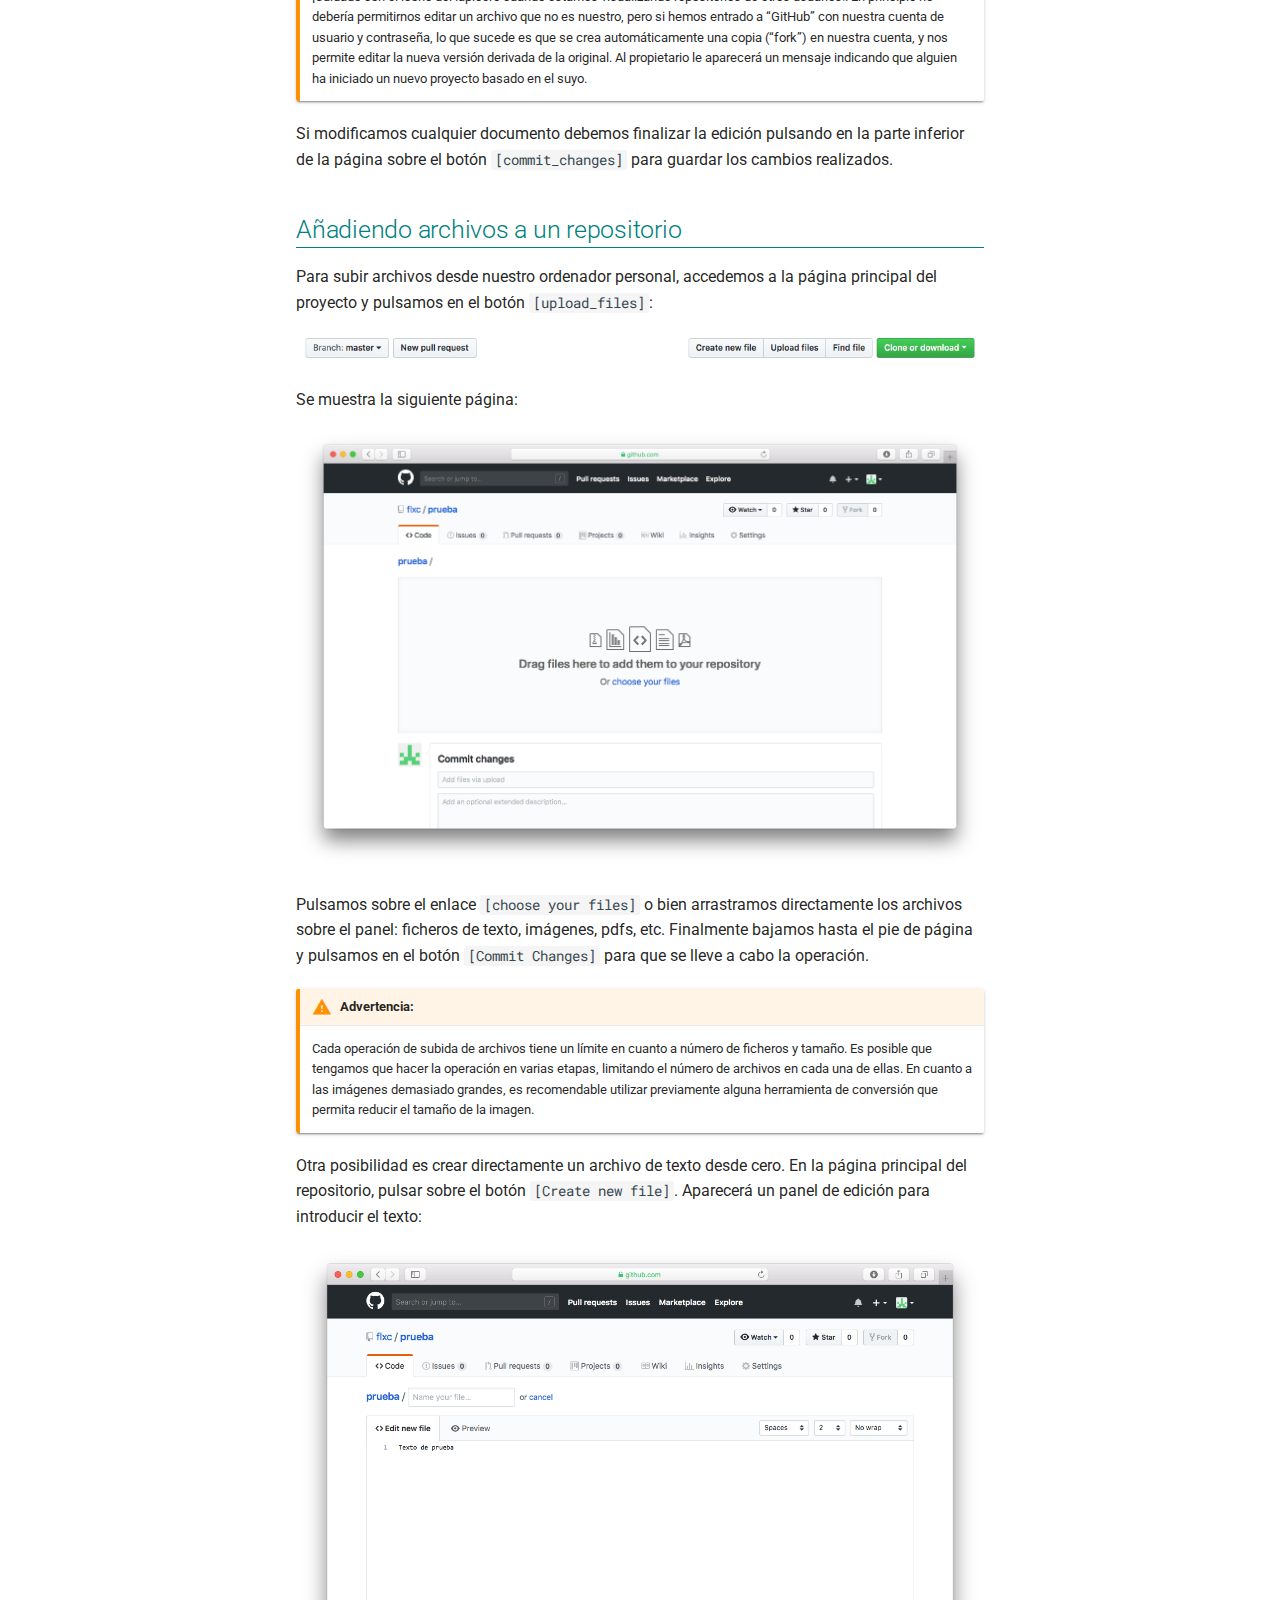
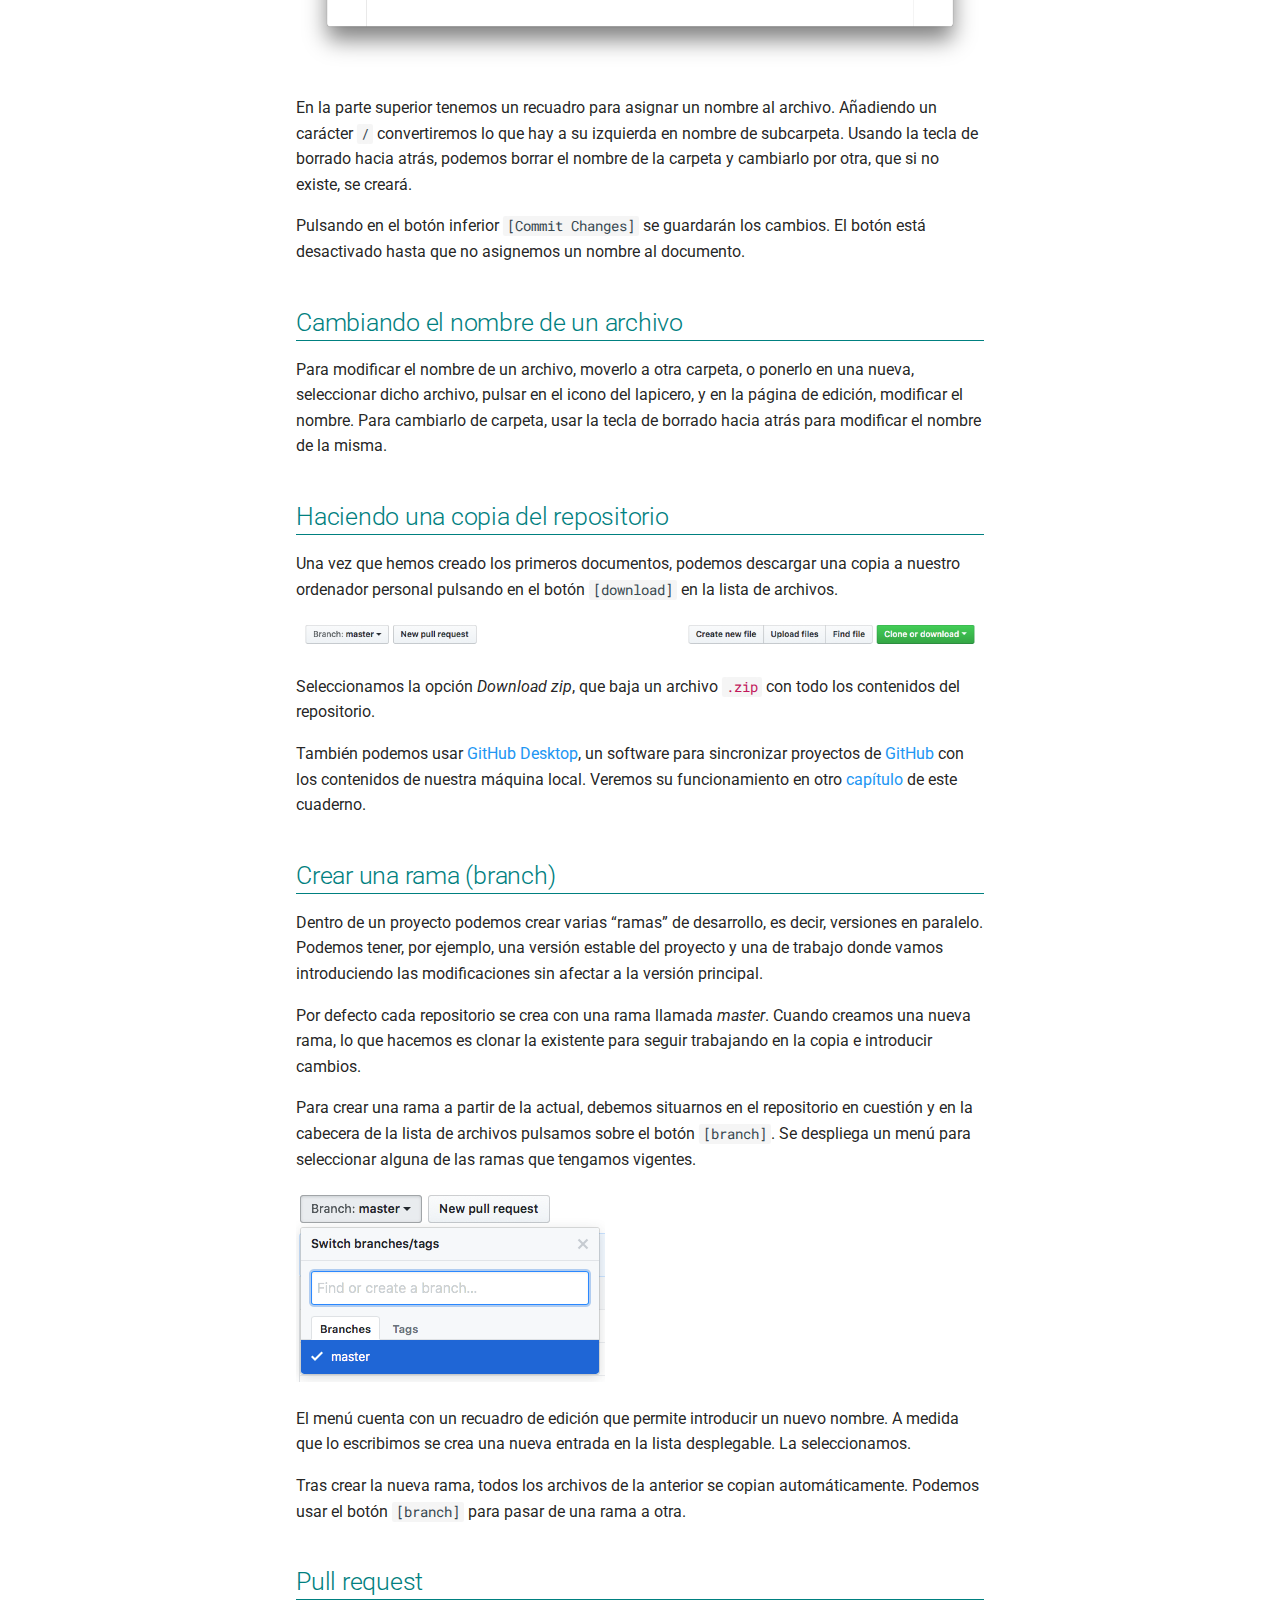
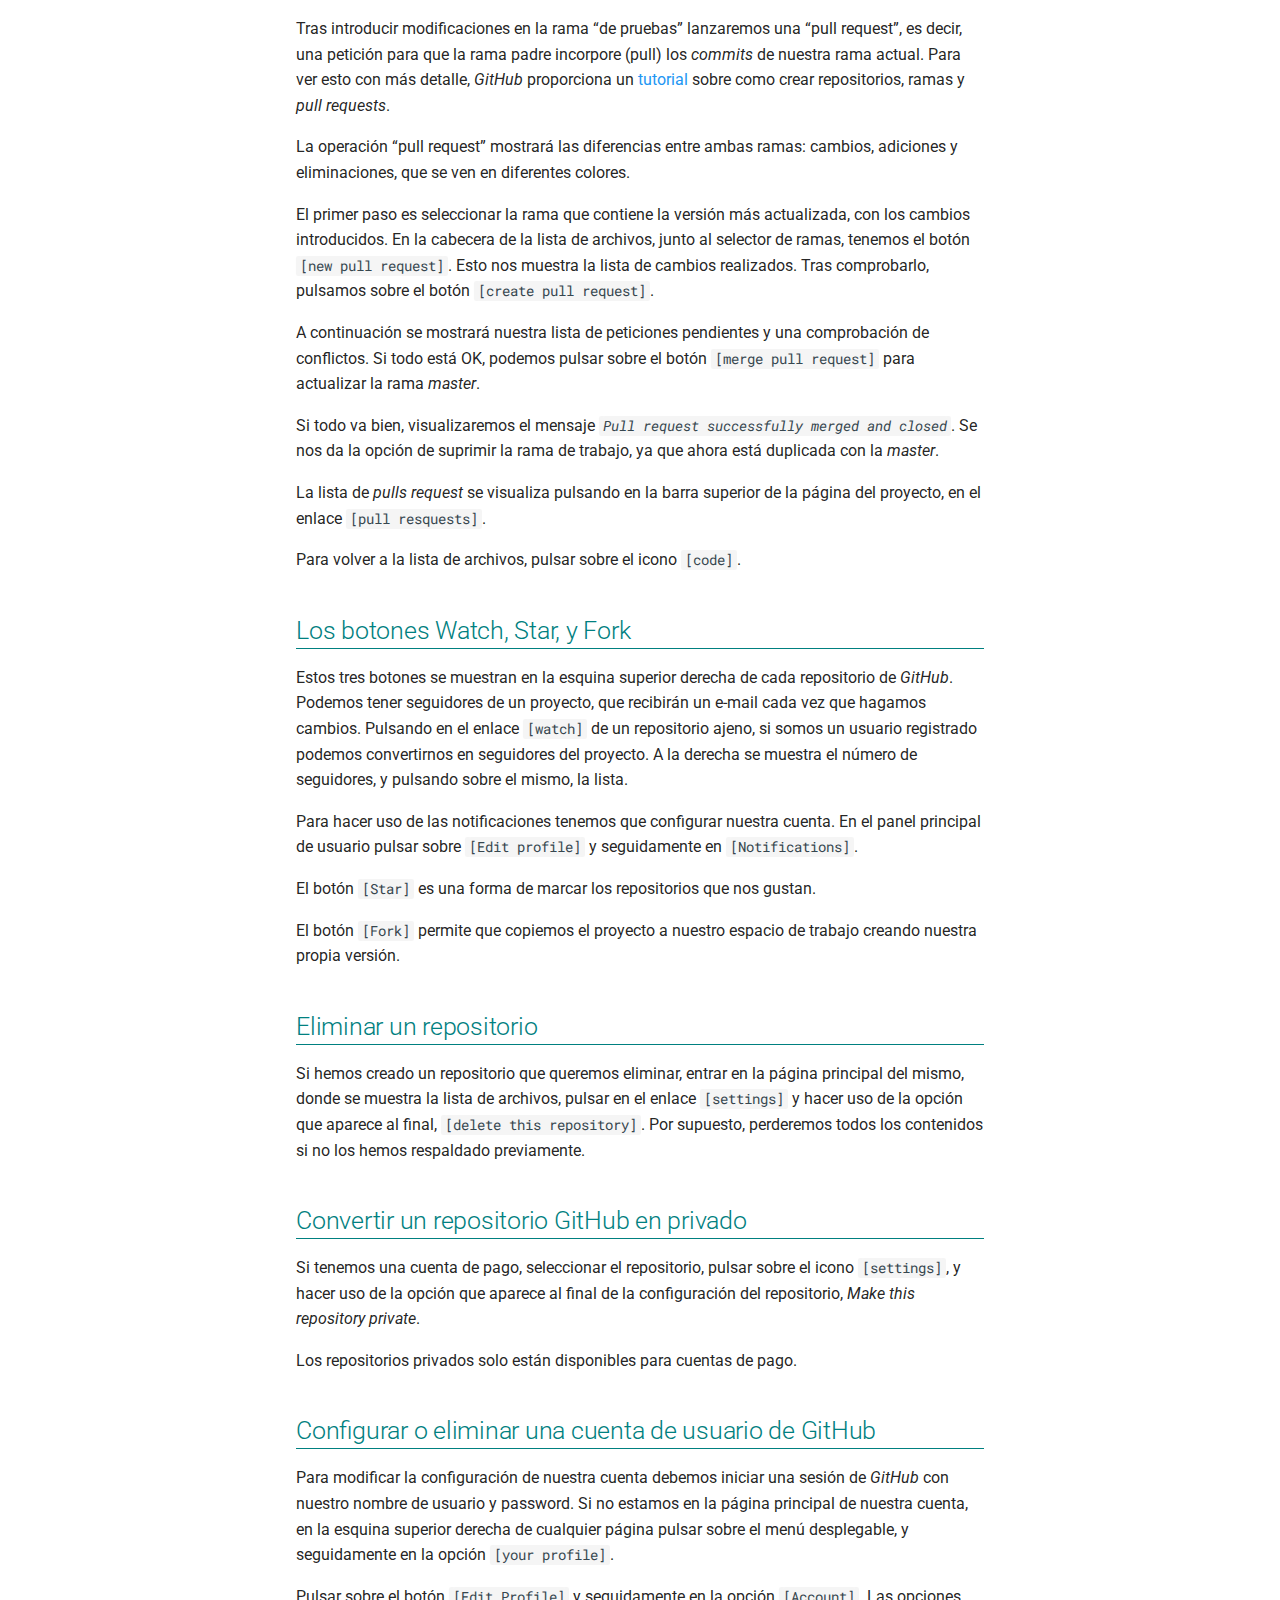
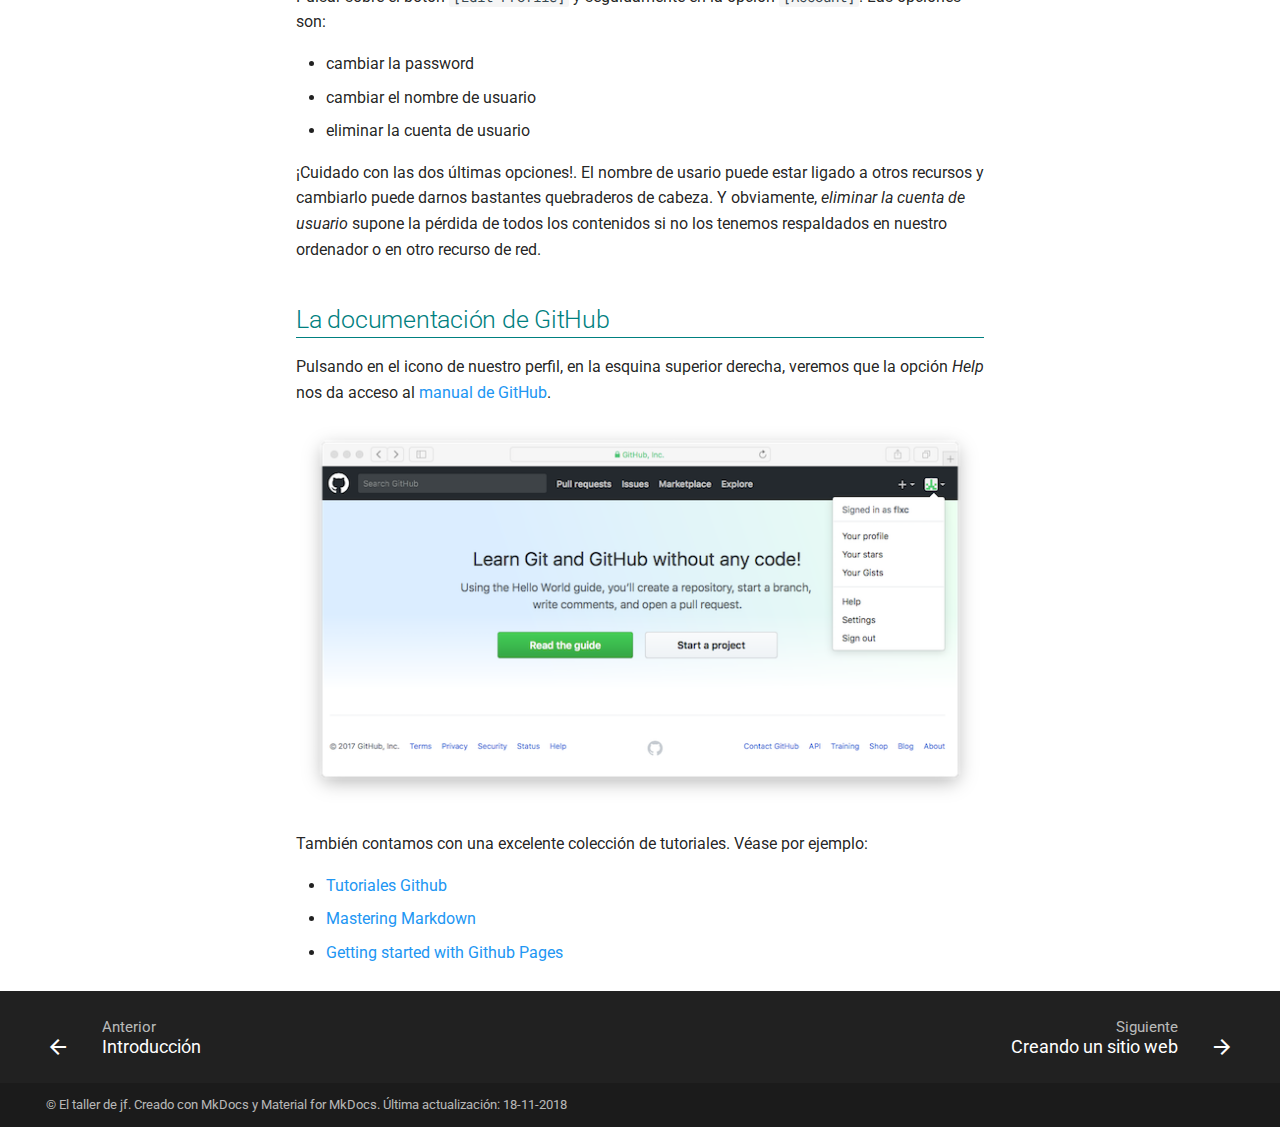
==== commit 3af5c069: "actualización" ====
--- a/001Github.html
+++ b/001Github.html
@@ -12,6 +12,8 @@
       
         <meta name="description" content="Una descripción de todo lo necesario para crear estas páginas.">
       
+      
+        <link rel="canonical" href="https://cuadernosdenotas.github.io/creandoestesitio/001Github.html">
       
       
       
@@ -111,7 +113,7 @@
   <nav class="md-header-nav md-grid">
     <div class="md-flex">
       <div class="md-flex__cell md-flex__cell--shrink">
-        <a href="index.html" title="Creando este sitio" class="md-header-nav__button md-logo">
+        <a href="https://cuadernosdenotas.github.io/creandoestesitio/" title="Creando este sitio" class="md-header-nav__button md-logo">
           
             <i class="md-icon"></i>
           
@@ -173,7 +175,7 @@
   
 
 
-  <a href="https://www.github.com/cuadernosdenotas/creandoestesitio" title="Repositorio en GitHub" class="md-source" data-md-source="github">
+  <a href="https://github.com/cuadernosdenotas/creandoestesitio" title="Repositorio en GitHub" class="md-source" data-md-source="github">
     
       <div class="md-source__icon">
         <svg viewBox="0 0 24 24" width="24" height="24">
@@ -182,7 +184,7 @@
       </div>
     
     <div class="md-source__repository">
-      creandoestesitio
+      cuadernosdenotas/creandoestesitio
     </div>
   </a>
 
@@ -207,7 +209,7 @@
                   <div class="md-sidebar__inner">
                     <nav class="md-nav md-nav--primary" data-md-level="0">
   <label class="md-nav__title md-nav__title--site" for="__drawer">
-    <a href="index.html" title="Creando este sitio" class="md-nav__button md-logo">
+    <a href="https://cuadernosdenotas.github.io/creandoestesitio/" title="Creando este sitio" class="md-nav__button md-logo">
       
         <i class="md-icon"></i>
       
@@ -222,7 +224,7 @@
   
 
 
-  <a href="https://www.github.com/cuadernosdenotas/creandoestesitio" title="Repositorio en GitHub" class="md-source" data-md-source="github">
+  <a href="https://github.com/cuadernosdenotas/creandoestesitio" title="Repositorio en GitHub" class="md-source" data-md-source="github">
     
       <div class="md-source__icon">
         <svg viewBox="0 0 24 24" width="24" height="24">
@@ -231,7 +233,7 @@
       </div>
     
     <div class="md-source__repository">
-      creandoestesitio
+      cuadernosdenotas/creandoestesitio
     </div>
   </a>
 
